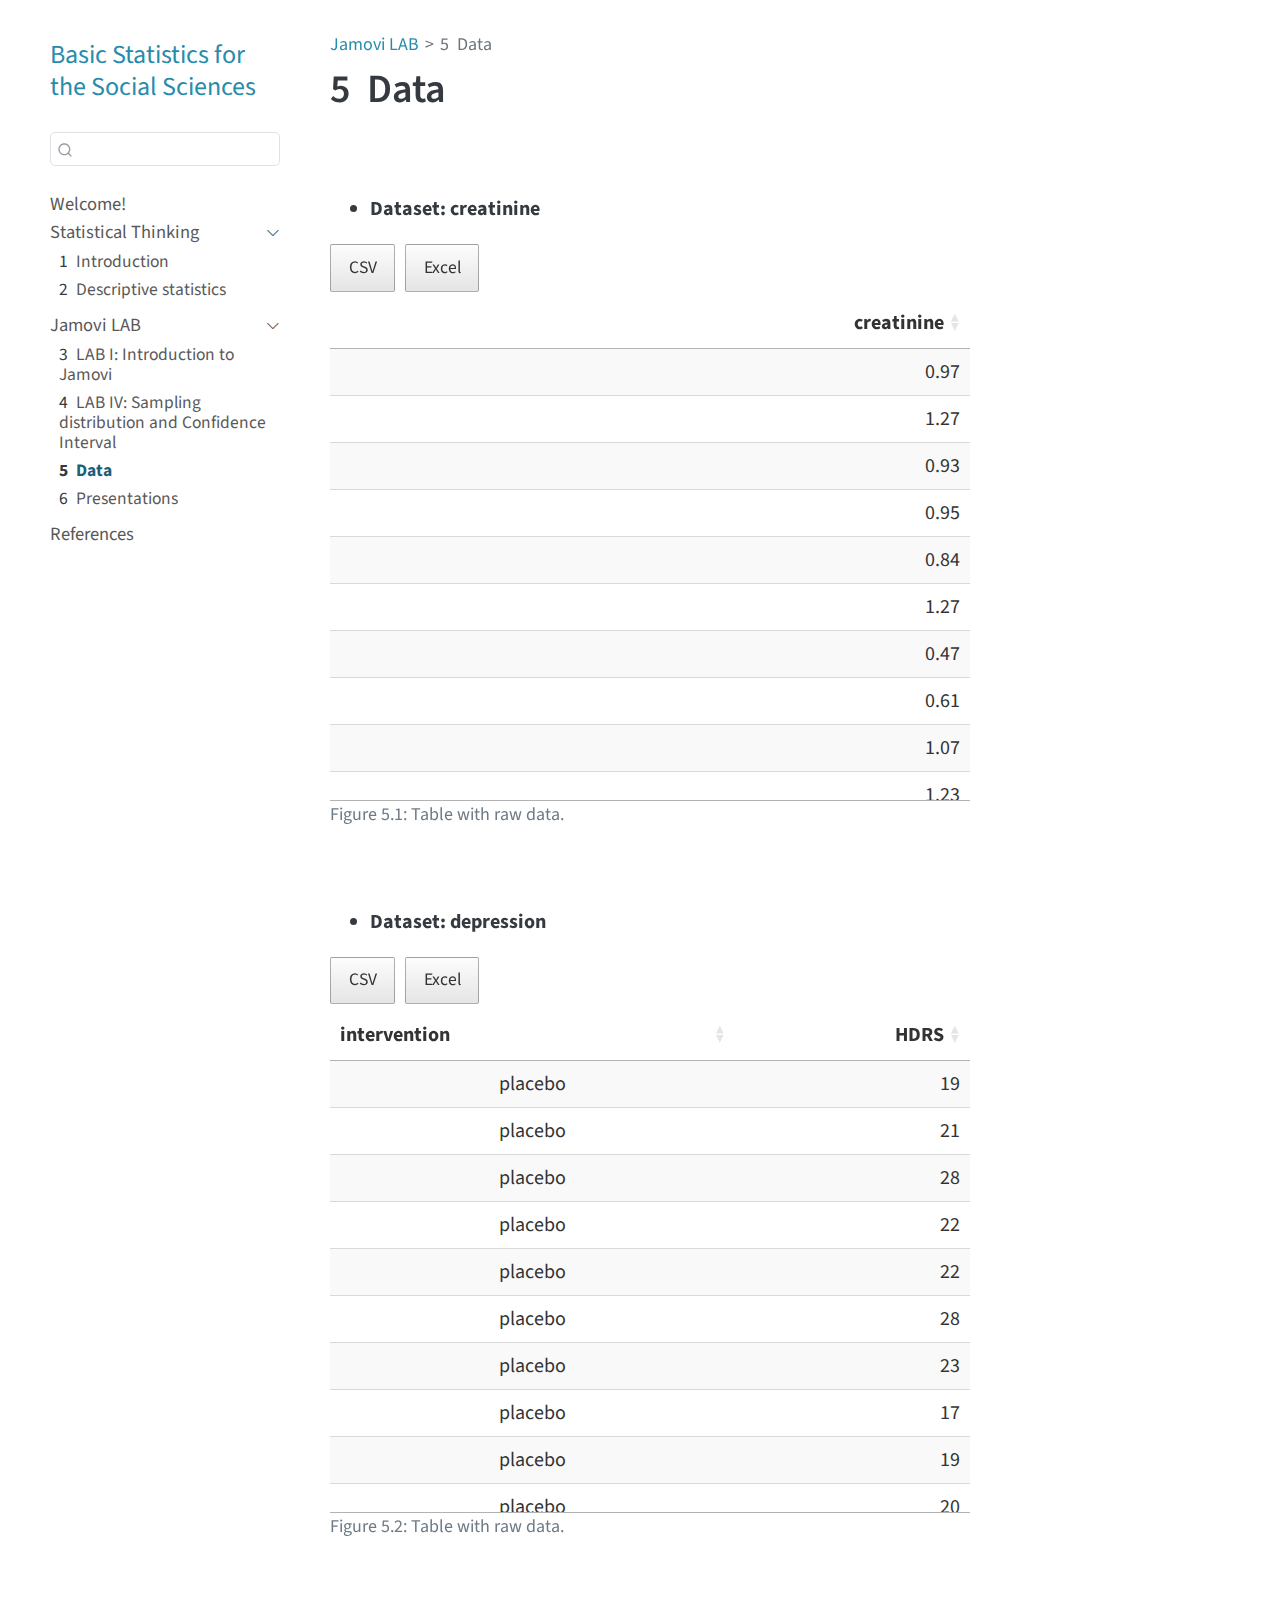
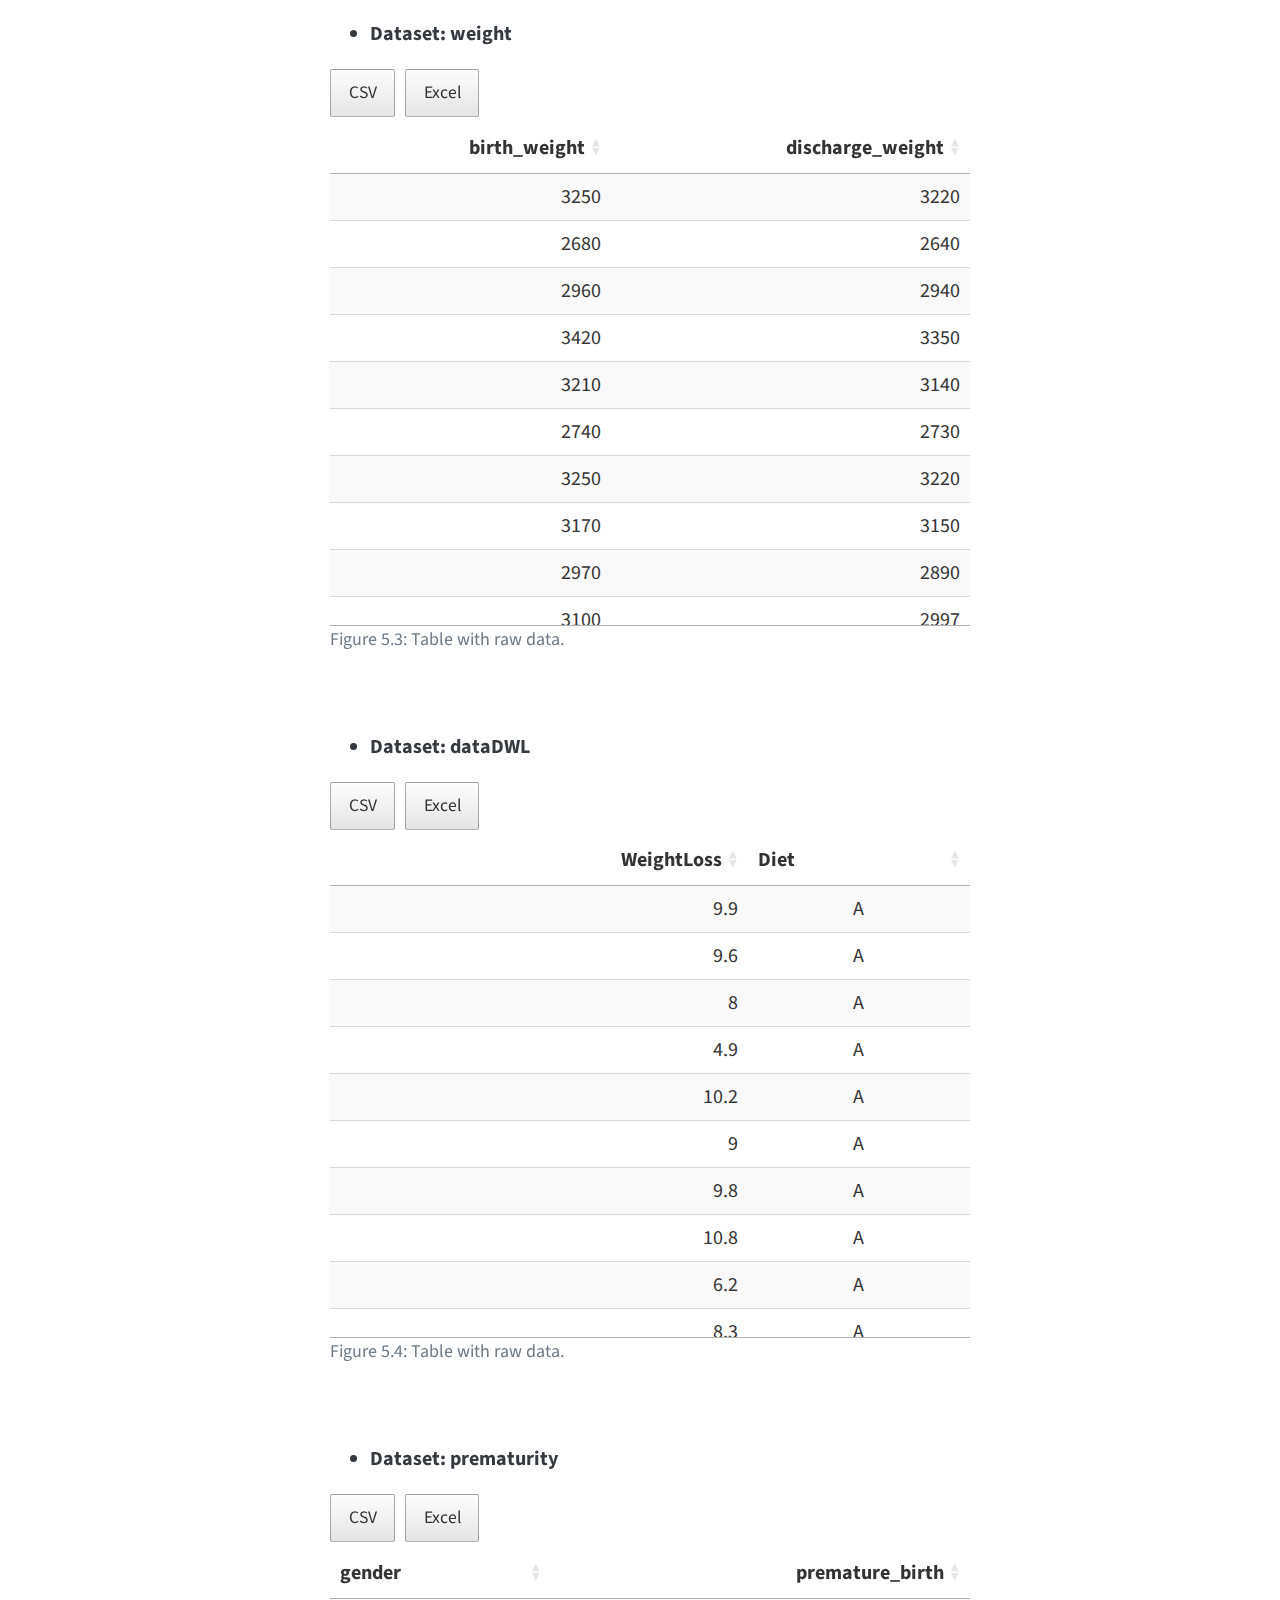
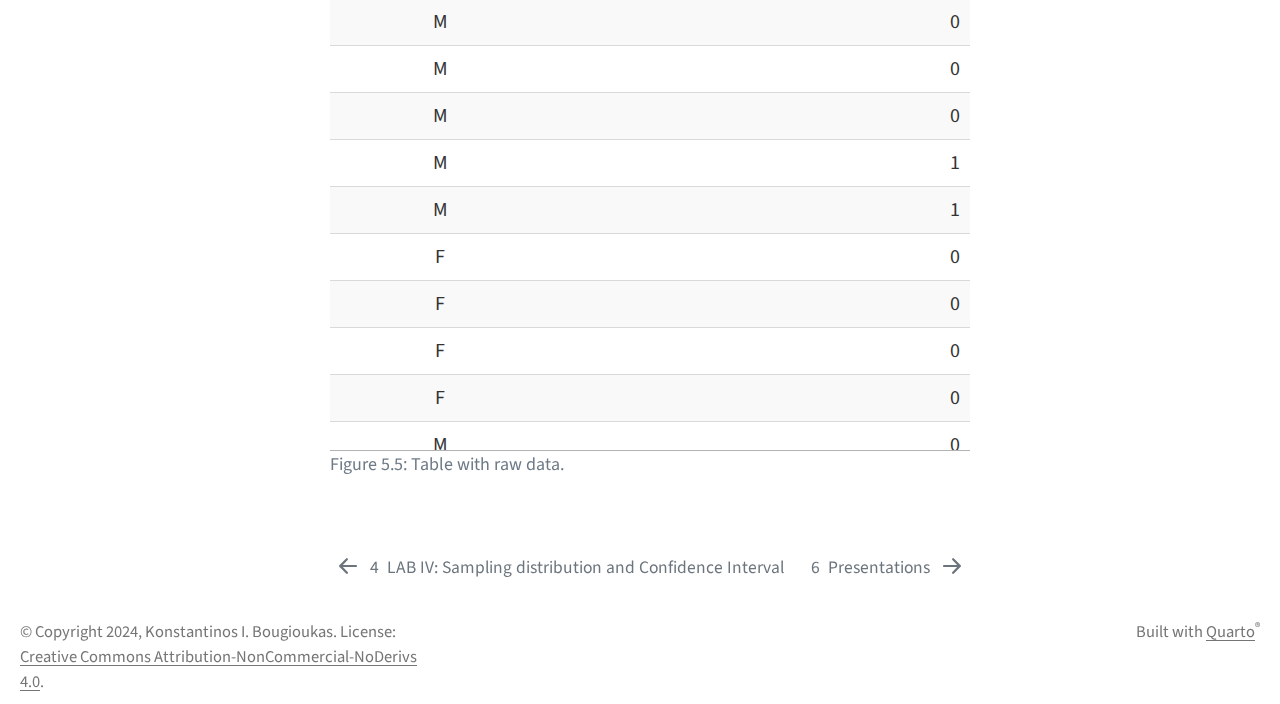
==== _book/data.html @ 74a030a5 "0.1.51" ====
<!DOCTYPE html>
<html xmlns="http://www.w3.org/1999/xhtml" lang="en" xml:lang="en"><head>

<meta charset="utf-8">
<meta name="generator" content="quarto-1.5.57">

<meta name="viewport" content="width=device-width, initial-scale=1.0, user-scalable=yes">


<title>5&nbsp; Data – Basic Statistics for the Social Sciences</title>
<style>
code{white-space: pre-wrap;}
span.smallcaps{font-variant: small-caps;}
div.columns{display: flex; gap: min(4vw, 1.5em);}
div.column{flex: auto; overflow-x: auto;}
div.hanging-indent{margin-left: 1.5em; text-indent: -1.5em;}
ul.task-list{list-style: none;}
ul.task-list li input[type="checkbox"] {
  width: 0.8em;
  margin: 0 0.8em 0.2em -1em; /* quarto-specific, see https://github.com/quarto-dev/quarto-cli/issues/4556 */ 
  vertical-align: middle;
}
</style>


<script src="site_libs/quarto-nav/quarto-nav.js"></script>
<script src="site_libs/quarto-nav/headroom.min.js"></script>
<script src="site_libs/clipboard/clipboard.min.js"></script>
<script src="site_libs/quarto-search/autocomplete.umd.js"></script>
<script src="site_libs/quarto-search/fuse.min.js"></script>
<script src="site_libs/quarto-search/quarto-search.js"></script>
<meta name="quarto:offset" content="./">
<link href="./presentations.html" rel="next">
<link href="./lab4.html" rel="prev">
<link href="./images/cover.png" rel="icon" type="image/png">
<script src="site_libs/quarto-html/quarto.js"></script>
<script src="site_libs/quarto-html/popper.min.js"></script>
<script src="site_libs/quarto-html/tippy.umd.min.js"></script>
<script src="site_libs/quarto-html/anchor.min.js"></script>
<link href="site_libs/quarto-html/tippy.css" rel="stylesheet">
<link href="site_libs/quarto-html/quarto-syntax-highlighting.css" rel="stylesheet" id="quarto-text-highlighting-styles">
<script src="site_libs/bootstrap/bootstrap.min.js"></script>
<link href="site_libs/bootstrap/bootstrap-icons.css" rel="stylesheet">
<link href="site_libs/bootstrap/bootstrap.min.css" rel="stylesheet" id="quarto-bootstrap" data-mode="light">
<script id="quarto-search-options" type="application/json">{
  "location": "sidebar",
  "copy-button": false,
  "collapse-after": 3,
  "panel-placement": "start",
  "type": "textbox",
  "limit": 50,
  "keyboard-shortcut": [
    "f",
    "/",
    "s"
  ],
  "show-item-context": false,
  "language": {
    "search-no-results-text": "No results",
    "search-matching-documents-text": "matching documents",
    "search-copy-link-title": "Copy link to search",
    "search-hide-matches-text": "Hide additional matches",
    "search-more-match-text": "more match in this document",
    "search-more-matches-text": "more matches in this document",
    "search-clear-button-title": "Clear",
    "search-text-placeholder": "",
    "search-detached-cancel-button-title": "Cancel",
    "search-submit-button-title": "Submit",
    "search-label": "Search"
  }
}</script>
<link href="site_libs/htmltools-fill-0.5.8.1/fill.css" rel="stylesheet">

<script src="site_libs/htmlwidgets-1.6.4/htmlwidgets.js"></script>

<link href="site_libs/datatables-css-0.0.0/datatables-crosstalk.css" rel="stylesheet">

<script src="site_libs/datatables-binding-0.33/datatables.js"></script>

<script src="site_libs/jquery-3.6.0/jquery-3.6.0.min.js"></script>

<link href="site_libs/dt-core-1.13.6/css/jquery.dataTables.min.css" rel="stylesheet">

<link href="site_libs/dt-core-1.13.6/css/jquery.dataTables.extra.css" rel="stylesheet">

<script src="site_libs/dt-core-1.13.6/js/jquery.dataTables.min.js"></script>

<link href="site_libs/dt-ext-scroller-1.13.6/css/scroller.dataTables.min.css" rel="stylesheet">

<script src="site_libs/dt-ext-scroller-1.13.6/js/dataTables.scroller.min.js"></script>

<script src="site_libs/jszip-1.13.6/jszip.min.js"></script>

<link href="site_libs/dt-ext-buttons-1.13.6/css/buttons.dataTables.min.css" rel="stylesheet">

<script src="site_libs/dt-ext-buttons-1.13.6/js/dataTables.buttons.min.js"></script>

<script src="site_libs/dt-ext-buttons-1.13.6/js/buttons.html5.min.js"></script>

<script src="site_libs/dt-ext-buttons-1.13.6/js/buttons.colVis.min.js"></script>

<script src="site_libs/dt-ext-buttons-1.13.6/js/buttons.print.min.js"></script>

<link href="site_libs/crosstalk-1.2.1/css/crosstalk.min.css" rel="stylesheet">

<script src="site_libs/crosstalk-1.2.1/js/crosstalk.min.js"></script>



</head>

<body class="nav-sidebar floating">

<div id="quarto-search-results"></div>
  <header id="quarto-header" class="headroom fixed-top">
  <nav class="quarto-secondary-nav">
    <div class="container-fluid d-flex">
      <button type="button" class="quarto-btn-toggle btn" data-bs-toggle="collapse" role="button" data-bs-target=".quarto-sidebar-collapse-item" aria-controls="quarto-sidebar" aria-expanded="false" aria-label="Toggle sidebar navigation" onclick="if (window.quartoToggleHeadroom) { window.quartoToggleHeadroom(); }">
        <i class="bi bi-layout-text-sidebar-reverse"></i>
      </button>
        <nav class="quarto-page-breadcrumbs" aria-label="breadcrumb"><ol class="breadcrumb"><li class="breadcrumb-item"><a href="./lab1.html">Jamovi LAB</a></li><li class="breadcrumb-item"><a href="./data.html"><span class="chapter-number">5</span>&nbsp; <span class="chapter-title">Data</span></a></li></ol></nav>
        <a class="flex-grow-1" role="navigation" data-bs-toggle="collapse" data-bs-target=".quarto-sidebar-collapse-item" aria-controls="quarto-sidebar" aria-expanded="false" aria-label="Toggle sidebar navigation" onclick="if (window.quartoToggleHeadroom) { window.quartoToggleHeadroom(); }">      
        </a>
      <button type="button" class="btn quarto-search-button" aria-label="Search" onclick="window.quartoOpenSearch();">
        <i class="bi bi-search"></i>
      </button>
    </div>
  </nav>
</header>
<!-- content -->
<div id="quarto-content" class="quarto-container page-columns page-rows-contents page-layout-article">
<!-- sidebar -->
  <nav id="quarto-sidebar" class="sidebar collapse collapse-horizontal quarto-sidebar-collapse-item sidebar-navigation floating overflow-auto">
    <div class="pt-lg-2 mt-2 text-left sidebar-header">
    <div class="sidebar-title mb-0 py-0">
      <a href="./">Basic Statistics for the Social Sciences</a> 
    </div>
      </div>
        <div class="mt-2 flex-shrink-0 align-items-center">
        <div class="sidebar-search">
        <div id="quarto-search" class="" title="Search"></div>
        </div>
        </div>
    <div class="sidebar-menu-container"> 
    <ul class="list-unstyled mt-1">
        <li class="sidebar-item">
  <div class="sidebar-item-container"> 
  <a href="./index.html" class="sidebar-item-text sidebar-link">
 <span class="menu-text">Welcome!</span></a>
  </div>
</li>
        <li class="sidebar-item sidebar-item-section">
      <div class="sidebar-item-container"> 
            <a class="sidebar-item-text sidebar-link text-start" data-bs-toggle="collapse" data-bs-target="#quarto-sidebar-section-1" role="navigation" aria-expanded="true">
 <span class="menu-text">Statistical Thinking</span></a>
          <a class="sidebar-item-toggle text-start" data-bs-toggle="collapse" data-bs-target="#quarto-sidebar-section-1" role="navigation" aria-expanded="true" aria-label="Toggle section">
            <i class="bi bi-chevron-right ms-2"></i>
          </a> 
      </div>
      <ul id="quarto-sidebar-section-1" class="collapse list-unstyled sidebar-section depth1 show">  
          <li class="sidebar-item">
  <div class="sidebar-item-container"> 
  <a href="./intro.html" class="sidebar-item-text sidebar-link">
 <span class="menu-text"><span class="chapter-number">1</span>&nbsp; <span class="chapter-title">Introduction</span></span></a>
  </div>
</li>
          <li class="sidebar-item">
  <div class="sidebar-item-container"> 
  <a href="./descriptive.html" class="sidebar-item-text sidebar-link">
 <span class="menu-text"><span class="chapter-number">2</span>&nbsp; <span class="chapter-title">Descriptive statistics</span></span></a>
  </div>
</li>
      </ul>
  </li>
        <li class="sidebar-item sidebar-item-section">
      <div class="sidebar-item-container"> 
            <a class="sidebar-item-text sidebar-link text-start" data-bs-toggle="collapse" data-bs-target="#quarto-sidebar-section-2" role="navigation" aria-expanded="true">
 <span class="menu-text">Jamovi LAB</span></a>
          <a class="sidebar-item-toggle text-start" data-bs-toggle="collapse" data-bs-target="#quarto-sidebar-section-2" role="navigation" aria-expanded="true" aria-label="Toggle section">
            <i class="bi bi-chevron-right ms-2"></i>
          </a> 
      </div>
      <ul id="quarto-sidebar-section-2" class="collapse list-unstyled sidebar-section depth1 show">  
          <li class="sidebar-item">
  <div class="sidebar-item-container"> 
  <a href="./lab1.html" class="sidebar-item-text sidebar-link">
 <span class="menu-text"><span class="chapter-number">3</span>&nbsp; <span class="chapter-title">LAB I: Introduction to Jamovi</span></span></a>
  </div>
</li>
          <li class="sidebar-item">
  <div class="sidebar-item-container"> 
  <a href="./lab4.html" class="sidebar-item-text sidebar-link">
 <span class="menu-text"><span class="chapter-number">4</span>&nbsp; <span class="chapter-title">LAB IV: Sampling distribution and Confidence Interval</span></span></a>
  </div>
</li>
          <li class="sidebar-item">
  <div class="sidebar-item-container"> 
  <a href="./data.html" class="sidebar-item-text sidebar-link active">
 <span class="menu-text"><span class="chapter-number">5</span>&nbsp; <span class="chapter-title">Data</span></span></a>
  </div>
</li>
          <li class="sidebar-item">
  <div class="sidebar-item-container"> 
  <a href="./presentations.html" class="sidebar-item-text sidebar-link">
 <span class="menu-text"><span class="chapter-number">6</span>&nbsp; <span class="chapter-title">Presentations</span></span></a>
  </div>
</li>
      </ul>
  </li>
        <li class="sidebar-item">
  <div class="sidebar-item-container"> 
  <a href="./references.html" class="sidebar-item-text sidebar-link">
 <span class="menu-text">References</span></a>
  </div>
</li>
    </ul>
    </div>
</nav>
<div id="quarto-sidebar-glass" class="quarto-sidebar-collapse-item" data-bs-toggle="collapse" data-bs-target=".quarto-sidebar-collapse-item"></div>
<!-- margin-sidebar -->
    <div id="quarto-margin-sidebar" class="sidebar margin-sidebar zindex-bottom">
        
    </div>
<!-- main -->
<main class="content" id="quarto-document-content">

<header id="title-block-header" class="quarto-title-block default"><nav class="quarto-page-breadcrumbs quarto-title-breadcrumbs d-none d-lg-block" aria-label="breadcrumb"><ol class="breadcrumb"><li class="breadcrumb-item"><a href="./lab1.html">Jamovi LAB</a></li><li class="breadcrumb-item"><a href="./data.html"><span class="chapter-number">5</span>&nbsp; <span class="chapter-title">Data</span></a></li></ol></nav>
<div class="quarto-title">
<h1 class="title"><span class="chapter-number">5</span>&nbsp; <span class="chapter-title">Data</span></h1>
</div>



<div class="quarto-title-meta">

    
  
    
  </div>
  


</header>


<p>&nbsp; &nbsp;</p>
<ul>
<li><strong>Dataset: creatinine</strong></li>
</ul>
<div class="cell">
<div id="fig-creatinine" class="cell-output-display quarto-float quarto-figure quarto-figure-center anchored">
<figure class="quarto-float quarto-float-fig figure">
<div aria-describedby="fig-creatinine-caption-0ceaefa1-69ba-4598-a22c-09a6ac19f8ca">
<div class="datatables html-widget html-fill-item" id="htmlwidget-48724374dc7194ab40f8" style="width:100%;height:auto;"></div>
<script type="application/json" data-for="htmlwidget-48724374dc7194ab40f8">{"x":{"filter":"none","vertical":false,"extensions":["Scroller","Buttons"],"data":[[0.97,1.27,0.93,0.95,0.84,1.27,0.47,0.61,1.07,1.23,0.8100000000000001,1.19,1.01,0.49,0.9,0.53,0.45,1.88,1.23,1.1]],"container":"<table class=\"display\">\n  <thead>\n    <tr>\n      <th>creatinine<\/th>\n    <\/tr>\n  <\/thead>\n<\/table>","options":{"deferRender":false,"dom":"Bt","scrollY":452,"scroller":true,"scrollX":true,"pageLength":10,"buttons":[{"extend":"csv","filename":"creatinine"},{"extend":"excel","filename":"creatinine","title":null}],"columnDefs":[{"className":"dt-right","targets":0},{"name":"creatinine","targets":0}],"order":[],"autoWidth":false,"orderClasses":false}},"evals":[],"jsHooks":[]}</script>
</div>
<figcaption class="quarto-float-caption-bottom quarto-float-caption quarto-float-fig" id="fig-creatinine-caption-0ceaefa1-69ba-4598-a22c-09a6ac19f8ca">
Figure&nbsp;5.1: Table with raw data.
</figcaption>
</figure>
</div>
</div>
<p>&nbsp; &nbsp;</p>
<ul>
<li><strong>Dataset: depression</strong></li>
</ul>
<div class="cell">
<div id="fig-depression" class="cell-output-display quarto-float quarto-figure quarto-figure-center anchored">
<figure class="quarto-float quarto-float-fig figure">
<div aria-describedby="fig-depression-caption-0ceaefa1-69ba-4598-a22c-09a6ac19f8ca">
<div class="datatables html-widget html-fill-item" id="htmlwidget-81a0b3455950d5b62e57" style="width:100%;height:auto;"></div>
<script type="application/json" data-for="htmlwidget-81a0b3455950d5b62e57">{"x":{"filter":"none","vertical":false,"extensions":["Scroller","Buttons"],"data":[["placebo","placebo","placebo","placebo","placebo","placebo","placebo","placebo","placebo","placebo","placebo","placebo","placebo","placebo","placebo","placebo","placebo","placebo","placebo","placebo","placebo","placebo","placebo","placebo","placebo","placebo","placebo","placebo","placebo","placebo","placebo","placebo","placebo","placebo","placebo","placebo","placebo","placebo","placebo","placebo","placebo","placebo","placebo","paroxetine","paroxetine","paroxetine","paroxetine","paroxetine","paroxetine","paroxetine","paroxetine","paroxetine","paroxetine","paroxetine","paroxetine","paroxetine","paroxetine","paroxetine","paroxetine","paroxetine","paroxetine","paroxetine","paroxetine","paroxetine","paroxetine","paroxetine","paroxetine","paroxetine","paroxetine","paroxetine","paroxetine","paroxetine","paroxetine","paroxetine","paroxetine","paroxetine"],[19,21,28,22,22,28,23,17,19,20,26,23,23,22,19,28,23,14,24,20,17,21,18,19,19,15,25,22,17,26,23,20,25,25,25,24,24,21,20,20,19,21,17,18,19,26,21,21,27,22,15,18,19,25,22,22,21,18,27,22,13,23,19,16,20,16,18,18,14,24,21,16,25,22,19,24]],"container":"<table class=\"display\">\n  <thead>\n    <tr>\n      <th>intervention<\/th>\n      <th>HDRS<\/th>\n    <\/tr>\n  <\/thead>\n<\/table>","options":{"deferRender":false,"dom":"Bt","scrollY":452,"scroller":true,"scrollX":true,"pageLength":10,"buttons":[{"extend":"csv","filename":"depression"},{"extend":"excel","filename":"depression","title":null}],"columnDefs":[{"className":"dt-right","targets":1},{"name":"intervention","targets":0},{"name":"HDRS","targets":1}],"order":[],"autoWidth":false,"orderClasses":false}},"evals":[],"jsHooks":[]}</script>
</div>
<figcaption class="quarto-float-caption-bottom quarto-float-caption quarto-float-fig" id="fig-depression-caption-0ceaefa1-69ba-4598-a22c-09a6ac19f8ca">
Figure&nbsp;5.2: Table with raw data.
</figcaption>
</figure>
</div>
</div>
<p>&nbsp; &nbsp;</p>
<ul>
<li><strong>Dataset: weight</strong></li>
</ul>
<div class="cell">
<div id="fig-weight" class="cell-output-display quarto-float quarto-figure quarto-figure-center anchored">
<figure class="quarto-float quarto-float-fig figure">
<div aria-describedby="fig-weight-caption-0ceaefa1-69ba-4598-a22c-09a6ac19f8ca">
<div class="datatables html-widget html-fill-item" id="htmlwidget-b4cb35e4cfc8f5d24062" style="width:100%;height:auto;"></div>
<script type="application/json" data-for="htmlwidget-b4cb35e4cfc8f5d24062">{"x":{"filter":"none","vertical":false,"extensions":["Scroller","Buttons"],"data":[[3250,2680,2960,3420,3210,2740,3250,3170,2970,3100,3087,2687,2860,3430,3210,3150,2680,2960,3440,3210,3150,2687,2960,3422,3210],[3220,2640,2940,3350,3140,2730,3220,3150,2890,2997,3003,2645,2875,3400,3220,3100,2660,2910,3400,3140,3115,2644,2880,3393,3240]],"container":"<table class=\"display\">\n  <thead>\n    <tr>\n      <th>birth_weight<\/th>\n      <th>discharge_weight<\/th>\n    <\/tr>\n  <\/thead>\n<\/table>","options":{"deferRender":false,"dom":"Bt","scrollY":452,"scroller":true,"scrollX":true,"pageLength":10,"buttons":[{"extend":"csv","filename":"weight"},{"extend":"excel","filename":"weight","title":null}],"columnDefs":[{"className":"dt-right","targets":[0,1]},{"name":"birth_weight","targets":0},{"name":"discharge_weight","targets":1}],"order":[],"autoWidth":false,"orderClasses":false}},"evals":[],"jsHooks":[]}</script>
</div>
<figcaption class="quarto-float-caption-bottom quarto-float-caption quarto-float-fig" id="fig-weight-caption-0ceaefa1-69ba-4598-a22c-09a6ac19f8ca">
Figure&nbsp;5.3: Table with raw data.
</figcaption>
</figure>
</div>
</div>
<p>&nbsp; &nbsp;</p>
<ul>
<li><strong>Dataset: dataDWL</strong></li>
</ul>
<div class="cell">
<div id="fig-dataDWL" class="cell-output-display quarto-float quarto-figure quarto-figure-center anchored">
<figure class="quarto-float quarto-float-fig figure">
<div aria-describedby="fig-dataDWL-caption-0ceaefa1-69ba-4598-a22c-09a6ac19f8ca">
<div class="datatables html-widget html-fill-item" id="htmlwidget-cb382382182de87a36ba" style="width:100%;height:auto;"></div>
<script type="application/json" data-for="htmlwidget-cb382382182de87a36ba">{"x":{"filter":"none","vertical":false,"extensions":["Scroller","Buttons"],"data":[[9.9,9.6,8,4.9,10.2,9,9.800000000000001,10.8,6.2,8.300000000000001,12.9,11.8,5.5,9.300000000000001,11.5,9.5,3.8,11.5,9.199999999999999,4.5,8.9,5.2,8.199999999999999,7.5,12.7,10,10,11.7,8.199999999999999,12.7,10.8,10.2,14.4,8.699999999999999,12.2,12.9,13,15.1,14.5,13,12.5,10.8,10.5,12.2,10.9,13.2,9.5,10.6,9.9,9.5,10.5,11.8,5.8,10,11.6,11.8,7.1,9.4,13.7,13.7],["A","A","A","A","A","A","A","A","A","A","A","A","A","A","A","B","B","B","B","B","B","B","B","B","B","B","B","B","B","B","C","C","C","C","C","C","C","C","C","C","C","C","C","C","C","D","D","D","D","D","D","D","D","D","D","D","D","D","D","D"]],"container":"<table class=\"display\">\n  <thead>\n    <tr>\n      <th>WeightLoss<\/th>\n      <th>Diet<\/th>\n    <\/tr>\n  <\/thead>\n<\/table>","options":{"deferRender":false,"dom":"Bt","scrollY":452,"scroller":true,"scrollX":true,"pageLength":10,"buttons":[{"extend":"csv","filename":"dataDWL"},{"extend":"excel","filename":"dataDWL","title":null}],"columnDefs":[{"className":"dt-right","targets":0},{"name":"WeightLoss","targets":0},{"name":"Diet","targets":1}],"order":[],"autoWidth":false,"orderClasses":false}},"evals":[],"jsHooks":[]}</script>
</div>
<figcaption class="quarto-float-caption-bottom quarto-float-caption quarto-float-fig" id="fig-dataDWL-caption-0ceaefa1-69ba-4598-a22c-09a6ac19f8ca">
Figure&nbsp;5.4: Table with raw data.
</figcaption>
</figure>
</div>
</div>
<p>&nbsp; &nbsp;</p>
<ul>
<li><strong>Dataset: prematurity</strong></li>
</ul>
<div class="cell">
<div id="fig-prematurity" class="cell-output-display quarto-float quarto-figure quarto-figure-center anchored">
<figure class="quarto-float quarto-float-fig figure">
<div aria-describedby="fig-prematurity-caption-0ceaefa1-69ba-4598-a22c-09a6ac19f8ca">
<div class="datatables html-widget html-fill-item" id="htmlwidget-88fce819098908cd0237" style="width:100%;height:auto;"></div>
<script type="application/json" data-for="htmlwidget-88fce819098908cd0237">{"x":{"filter":"none","vertical":false,"extensions":["Scroller","Buttons"],"data":[["M","M","M","M","M","F","F","F","F","M","M","M","M","M","M","M","M","M","M","M","M","M","M","M","F","F","F","F","F","F","F","F","F","M","M","M","M","M","M","M","M","M","M","M","M","M","M","M","F","F","F","F","F","F","F","F","M","M","M","M","M","M","M","M","M","M","M","M","M","M","M","M","F","F","F","F","F","F","F","F","F","M","M","M","M","M","M","M","M","M","M","M","M","F","F","F","F","F","F","F","F","F","F","F","F","M","M","M","M","M","M","M","M","M","F","F","F","F","F","F","F","F","F","F","F","F","F","F","F","M","M","M","M","M","M","M","M","M","M","F","F"],[0,0,0,1,1,0,0,0,0,0,0,1,0,1,0,0,1,1,0,0,0,1,0,0,1,0,1,1,1,0,0,0,0,0,0,1,0,0,0,0,1,0,1,1,1,1,0,0,0,0,0,1,0,0,0,0,0,1,0,0,0,1,0,0,0,0,1,1,1,0,0,0,0,0,1,0,0,0,0,0,0,0,0,0,0,1,1,1,1,1,1,1,1,0,0,1,1,0,0,0,0,0,0,0,0,0,0,0,0,0,0,1,0,0,0,1,1,0,0,0,1,1,0,0,0,0,0,0,0,0,1,1,0,1,1,1,1,0,0,0,0]],"container":"<table class=\"display\">\n  <thead>\n    <tr>\n      <th>gender<\/th>\n      <th>premature_birth<\/th>\n    <\/tr>\n  <\/thead>\n<\/table>","options":{"deferRender":false,"dom":"Bt","scrollY":452,"scroller":true,"scrollX":true,"pageLength":10,"buttons":[{"extend":"csv","filename":"prematurity"},{"extend":"excel","filename":"prematurity","title":null}],"columnDefs":[{"className":"dt-right","targets":1},{"name":"gender","targets":0},{"name":"premature_birth","targets":1}],"order":[],"autoWidth":false,"orderClasses":false}},"evals":[],"jsHooks":[]}</script>
</div>
<figcaption class="quarto-float-caption-bottom quarto-float-caption quarto-float-fig" id="fig-prematurity-caption-0ceaefa1-69ba-4598-a22c-09a6ac19f8ca">
Figure&nbsp;5.5: Table with raw data.
</figcaption>
</figure>
</div>
</div>



</main> <!-- /main -->
<script id="quarto-html-after-body" type="application/javascript">
window.document.addEventListener("DOMContentLoaded", function (event) {
  const toggleBodyColorMode = (bsSheetEl) => {
    const mode = bsSheetEl.getAttribute("data-mode");
    const bodyEl = window.document.querySelector("body");
    if (mode === "dark") {
      bodyEl.classList.add("quarto-dark");
      bodyEl.classList.remove("quarto-light");
    } else {
      bodyEl.classList.add("quarto-light");
      bodyEl.classList.remove("quarto-dark");
    }
  }
  const toggleBodyColorPrimary = () => {
    const bsSheetEl = window.document.querySelector("link#quarto-bootstrap");
    if (bsSheetEl) {
      toggleBodyColorMode(bsSheetEl);
    }
  }
  toggleBodyColorPrimary();  
  const icon = "";
  const anchorJS = new window.AnchorJS();
  anchorJS.options = {
    placement: 'right',
    icon: icon
  };
  anchorJS.add('.anchored');
  const isCodeAnnotation = (el) => {
    for (const clz of el.classList) {
      if (clz.startsWith('code-annotation-')) {                     
        return true;
      }
    }
    return false;
  }
  const onCopySuccess = function(e) {
    // button target
    const button = e.trigger;
    // don't keep focus
    button.blur();
    // flash "checked"
    button.classList.add('code-copy-button-checked');
    var currentTitle = button.getAttribute("title");
    button.setAttribute("title", "Copied!");
    let tooltip;
    if (window.bootstrap) {
      button.setAttribute("data-bs-toggle", "tooltip");
      button.setAttribute("data-bs-placement", "left");
      button.setAttribute("data-bs-title", "Copied!");
      tooltip = new bootstrap.Tooltip(button, 
        { trigger: "manual", 
          customClass: "code-copy-button-tooltip",
          offset: [0, -8]});
      tooltip.show();    
    }
    setTimeout(function() {
      if (tooltip) {
        tooltip.hide();
        button.removeAttribute("data-bs-title");
        button.removeAttribute("data-bs-toggle");
        button.removeAttribute("data-bs-placement");
      }
      button.setAttribute("title", currentTitle);
      button.classList.remove('code-copy-button-checked');
    }, 1000);
    // clear code selection
    e.clearSelection();
  }
  const getTextToCopy = function(trigger) {
      const codeEl = trigger.previousElementSibling.cloneNode(true);
      for (const childEl of codeEl.children) {
        if (isCodeAnnotation(childEl)) {
          childEl.remove();
        }
      }
      return codeEl.innerText;
  }
  const clipboard = new window.ClipboardJS('.code-copy-button:not([data-in-quarto-modal])', {
    text: getTextToCopy
  });
  clipboard.on('success', onCopySuccess);
  if (window.document.getElementById('quarto-embedded-source-code-modal')) {
    // For code content inside modals, clipBoardJS needs to be initialized with a container option
    // TODO: Check when it could be a function (https://github.com/zenorocha/clipboard.js/issues/860)
    const clipboardModal = new window.ClipboardJS('.code-copy-button[data-in-quarto-modal]', {
      text: getTextToCopy,
      container: window.document.getElementById('quarto-embedded-source-code-modal')
    });
    clipboardModal.on('success', onCopySuccess);
  }
    var localhostRegex = new RegExp(/^(?:http|https):\/\/localhost\:?[0-9]*\//);
    var mailtoRegex = new RegExp(/^mailto:/);
      var filterRegex = new RegExp('/' + window.location.host + '/');
    var isInternal = (href) => {
        return filterRegex.test(href) || localhostRegex.test(href) || mailtoRegex.test(href);
    }
    // Inspect non-navigation links and adorn them if external
 	var links = window.document.querySelectorAll('a[href]:not(.nav-link):not(.navbar-brand):not(.toc-action):not(.sidebar-link):not(.sidebar-item-toggle):not(.pagination-link):not(.no-external):not([aria-hidden]):not(.dropdown-item):not(.quarto-navigation-tool):not(.about-link)');
    for (var i=0; i<links.length; i++) {
      const link = links[i];
      if (!isInternal(link.href)) {
        // undo the damage that might have been done by quarto-nav.js in the case of
        // links that we want to consider external
        if (link.dataset.originalHref !== undefined) {
          link.href = link.dataset.originalHref;
        }
          // target, if specified
          link.setAttribute("target", "_blank");
          if (link.getAttribute("rel") === null) {
            link.setAttribute("rel", "noopener");
          }
      }
    }
  function tippyHover(el, contentFn, onTriggerFn, onUntriggerFn) {
    const config = {
      allowHTML: true,
      maxWidth: 500,
      delay: 100,
      arrow: false,
      appendTo: function(el) {
          return el.parentElement;
      },
      interactive: true,
      interactiveBorder: 10,
      theme: 'quarto',
      placement: 'bottom-start',
    };
    if (contentFn) {
      config.content = contentFn;
    }
    if (onTriggerFn) {
      config.onTrigger = onTriggerFn;
    }
    if (onUntriggerFn) {
      config.onUntrigger = onUntriggerFn;
    }
    window.tippy(el, config); 
  }
  const noterefs = window.document.querySelectorAll('a[role="doc-noteref"]');
  for (var i=0; i<noterefs.length; i++) {
    const ref = noterefs[i];
    tippyHover(ref, function() {
      // use id or data attribute instead here
      let href = ref.getAttribute('data-footnote-href') || ref.getAttribute('href');
      try { href = new URL(href).hash; } catch {}
      const id = href.replace(/^#\/?/, "");
      const note = window.document.getElementById(id);
      if (note) {
        return note.innerHTML;
      } else {
        return "";
      }
    });
  }
  const xrefs = window.document.querySelectorAll('a.quarto-xref');
  const processXRef = (id, note) => {
    // Strip column container classes
    const stripColumnClz = (el) => {
      el.classList.remove("page-full", "page-columns");
      if (el.children) {
        for (const child of el.children) {
          stripColumnClz(child);
        }
      }
    }
    stripColumnClz(note)
    if (id === null || id.startsWith('sec-')) {
      // Special case sections, only their first couple elements
      const container = document.createElement("div");
      if (note.children && note.children.length > 2) {
        container.appendChild(note.children[0].cloneNode(true));
        for (let i = 1; i < note.children.length; i++) {
          const child = note.children[i];
          if (child.tagName === "P" && child.innerText === "") {
            continue;
          } else {
            container.appendChild(child.cloneNode(true));
            break;
          }
        }
        if (window.Quarto?.typesetMath) {
          window.Quarto.typesetMath(container);
        }
        return container.innerHTML
      } else {
        if (window.Quarto?.typesetMath) {
          window.Quarto.typesetMath(note);
        }
        return note.innerHTML;
      }
    } else {
      // Remove any anchor links if they are present
      const anchorLink = note.querySelector('a.anchorjs-link');
      if (anchorLink) {
        anchorLink.remove();
      }
      if (window.Quarto?.typesetMath) {
        window.Quarto.typesetMath(note);
      }
      // TODO in 1.5, we should make sure this works without a callout special case
      if (note.classList.contains("callout")) {
        return note.outerHTML;
      } else {
        return note.innerHTML;
      }
    }
  }
  for (var i=0; i<xrefs.length; i++) {
    const xref = xrefs[i];
    tippyHover(xref, undefined, function(instance) {
      instance.disable();
      let url = xref.getAttribute('href');
      let hash = undefined; 
      if (url.startsWith('#')) {
        hash = url;
      } else {
        try { hash = new URL(url).hash; } catch {}
      }
      if (hash) {
        const id = hash.replace(/^#\/?/, "");
        const note = window.document.getElementById(id);
        if (note !== null) {
          try {
            const html = processXRef(id, note.cloneNode(true));
            instance.setContent(html);
          } finally {
            instance.enable();
            instance.show();
          }
        } else {
          // See if we can fetch this
          fetch(url.split('#')[0])
          .then(res => res.text())
          .then(html => {
            const parser = new DOMParser();
            const htmlDoc = parser.parseFromString(html, "text/html");
            const note = htmlDoc.getElementById(id);
            if (note !== null) {
              const html = processXRef(id, note);
              instance.setContent(html);
            } 
          }).finally(() => {
            instance.enable();
            instance.show();
          });
        }
      } else {
        // See if we can fetch a full url (with no hash to target)
        // This is a special case and we should probably do some content thinning / targeting
        fetch(url)
        .then(res => res.text())
        .then(html => {
          const parser = new DOMParser();
          const htmlDoc = parser.parseFromString(html, "text/html");
          const note = htmlDoc.querySelector('main.content');
          if (note !== null) {
            // This should only happen for chapter cross references
            // (since there is no id in the URL)
            // remove the first header
            if (note.children.length > 0 && note.children[0].tagName === "HEADER") {
              note.children[0].remove();
            }
            const html = processXRef(null, note);
            instance.setContent(html);
          } 
        }).finally(() => {
          instance.enable();
          instance.show();
        });
      }
    }, function(instance) {
    });
  }
      let selectedAnnoteEl;
      const selectorForAnnotation = ( cell, annotation) => {
        let cellAttr = 'data-code-cell="' + cell + '"';
        let lineAttr = 'data-code-annotation="' +  annotation + '"';
        const selector = 'span[' + cellAttr + '][' + lineAttr + ']';
        return selector;
      }
      const selectCodeLines = (annoteEl) => {
        const doc = window.document;
        const targetCell = annoteEl.getAttribute("data-target-cell");
        const targetAnnotation = annoteEl.getAttribute("data-target-annotation");
        const annoteSpan = window.document.querySelector(selectorForAnnotation(targetCell, targetAnnotation));
        const lines = annoteSpan.getAttribute("data-code-lines").split(",");
        const lineIds = lines.map((line) => {
          return targetCell + "-" + line;
        })
        let top = null;
        let height = null;
        let parent = null;
        if (lineIds.length > 0) {
            //compute the position of the single el (top and bottom and make a div)
            const el = window.document.getElementById(lineIds[0]);
            top = el.offsetTop;
            height = el.offsetHeight;
            parent = el.parentElement.parentElement;
          if (lineIds.length > 1) {
            const lastEl = window.document.getElementById(lineIds[lineIds.length - 1]);
            const bottom = lastEl.offsetTop + lastEl.offsetHeight;
            height = bottom - top;
          }
          if (top !== null && height !== null && parent !== null) {
            // cook up a div (if necessary) and position it 
            let div = window.document.getElementById("code-annotation-line-highlight");
            if (div === null) {
              div = window.document.createElement("div");
              div.setAttribute("id", "code-annotation-line-highlight");
              div.style.position = 'absolute';
              parent.appendChild(div);
            }
            div.style.top = top - 2 + "px";
            div.style.height = height + 4 + "px";
            div.style.left = 0;
            let gutterDiv = window.document.getElementById("code-annotation-line-highlight-gutter");
            if (gutterDiv === null) {
              gutterDiv = window.document.createElement("div");
              gutterDiv.setAttribute("id", "code-annotation-line-highlight-gutter");
              gutterDiv.style.position = 'absolute';
              const codeCell = window.document.getElementById(targetCell);
              const gutter = codeCell.querySelector('.code-annotation-gutter');
              gutter.appendChild(gutterDiv);
            }
            gutterDiv.style.top = top - 2 + "px";
            gutterDiv.style.height = height + 4 + "px";
          }
          selectedAnnoteEl = annoteEl;
        }
      };
      const unselectCodeLines = () => {
        const elementsIds = ["code-annotation-line-highlight", "code-annotation-line-highlight-gutter"];
        elementsIds.forEach((elId) => {
          const div = window.document.getElementById(elId);
          if (div) {
            div.remove();
          }
        });
        selectedAnnoteEl = undefined;
      };
        // Handle positioning of the toggle
    window.addEventListener(
      "resize",
      throttle(() => {
        elRect = undefined;
        if (selectedAnnoteEl) {
          selectCodeLines(selectedAnnoteEl);
        }
      }, 10)
    );
    function throttle(fn, ms) {
    let throttle = false;
    let timer;
      return (...args) => {
        if(!throttle) { // first call gets through
            fn.apply(this, args);
            throttle = true;
        } else { // all the others get throttled
            if(timer) clearTimeout(timer); // cancel #2
            timer = setTimeout(() => {
              fn.apply(this, args);
              timer = throttle = false;
            }, ms);
        }
      };
    }
      // Attach click handler to the DT
      const annoteDls = window.document.querySelectorAll('dt[data-target-cell]');
      for (const annoteDlNode of annoteDls) {
        annoteDlNode.addEventListener('click', (event) => {
          const clickedEl = event.target;
          if (clickedEl !== selectedAnnoteEl) {
            unselectCodeLines();
            const activeEl = window.document.querySelector('dt[data-target-cell].code-annotation-active');
            if (activeEl) {
              activeEl.classList.remove('code-annotation-active');
            }
            selectCodeLines(clickedEl);
            clickedEl.classList.add('code-annotation-active');
          } else {
            // Unselect the line
            unselectCodeLines();
            clickedEl.classList.remove('code-annotation-active');
          }
        });
      }
  const findCites = (el) => {
    const parentEl = el.parentElement;
    if (parentEl) {
      const cites = parentEl.dataset.cites;
      if (cites) {
        return {
          el,
          cites: cites.split(' ')
        };
      } else {
        return findCites(el.parentElement)
      }
    } else {
      return undefined;
    }
  };
  var bibliorefs = window.document.querySelectorAll('a[role="doc-biblioref"]');
  for (var i=0; i<bibliorefs.length; i++) {
    const ref = bibliorefs[i];
    const citeInfo = findCites(ref);
    if (citeInfo) {
      tippyHover(citeInfo.el, function() {
        var popup = window.document.createElement('div');
        citeInfo.cites.forEach(function(cite) {
          var citeDiv = window.document.createElement('div');
          citeDiv.classList.add('hanging-indent');
          citeDiv.classList.add('csl-entry');
          var biblioDiv = window.document.getElementById('ref-' + cite);
          if (biblioDiv) {
            citeDiv.innerHTML = biblioDiv.innerHTML;
          }
          popup.appendChild(citeDiv);
        });
        return popup.innerHTML;
      });
    }
  }
});
</script>
<nav class="page-navigation">
  <div class="nav-page nav-page-previous">
      <a href="./lab4.html" class="pagination-link" aria-label="LAB IV: Sampling distribution and Confidence Interval">
        <i class="bi bi-arrow-left-short"></i> <span class="nav-page-text"><span class="chapter-number">4</span>&nbsp; <span class="chapter-title">LAB IV: Sampling distribution and Confidence Interval</span></span>
      </a>          
  </div>
  <div class="nav-page nav-page-next">
      <a href="./presentations.html" class="pagination-link" aria-label="Presentations">
        <span class="nav-page-text"><span class="chapter-number">6</span>&nbsp; <span class="chapter-title">Presentations</span></span> <i class="bi bi-arrow-right-short"></i>
      </a>
  </div>
</nav>
</div> <!-- /content -->
<footer class="footer">
  <div class="nav-footer">
    <div class="nav-footer-left">
<p>© Copyright 2024, Konstantinos I. Bougioukas. License: <a href="https://creativecommons.org/licenses/by-nc-nd/4.0/">Creative Commons Attribution-NonCommercial-NoDerivs 4.0</a>.</p>
</div>   
    <div class="nav-footer-center">
      &nbsp;
    </div>
    <div class="nav-footer-right">
<p>Built with <a href="https://quarto.org/">Quarto</a><sup>®</sup></p>
</div>
  </div>
</footer>




</body></html>
---- _book/site_libs/quarto-html/tippy.css ----
.tippy-box[data-animation=fade][data-state=hidden]{opacity:0}[data-tippy-root]{max-width:calc(100vw - 10px)}.tippy-box{position:relative;background-color:#333;color:#fff;border-radius:4px;font-size:14px;line-height:1.4;white-space:normal;outline:0;transition-property:transform,visibility,opacity}.tippy-box[data-placement^=top]>.tippy-arrow{bottom:0}.tippy-box[data-placement^=top]>.tippy-arrow:before{bottom:-7px;left:0;border-width:8px 8px 0;border-top-color:initial;transform-origin:center top}.tippy-box[data-placement^=bottom]>.tippy-arrow{top:0}.tippy-box[data-placement^=bottom]>.tippy-arrow:before{top:-7px;left:0;border-width:0 8px 8px;border-bottom-color:initial;transform-origin:center bottom}.tippy-box[data-placement^=left]>.tippy-arrow{right:0}.tippy-box[data-placement^=left]>.tippy-arrow:before{border-width:8px 0 8px 8px;border-left-color:initial;right:-7px;transform-origin:center left}.tippy-box[data-placement^=right]>.tippy-arrow{left:0}.tippy-box[data-placement^=right]>.tippy-arrow:before{left:-7px;border-width:8px 8px 8px 0;border-right-color:initial;transform-origin:center right}.tippy-box[data-inertia][data-state=visible]{transition-timing-function:cubic-bezier(.54,1.5,.38,1.11)}.tippy-arrow{width:16px;height:16px;color:#333}.tippy-arrow:before{content:"";position:absolute;border-color:transparent;border-style:solid}.tippy-content{position:relative;padding:5px 9px;z-index:1}
---- _book/site_libs/quarto-html/quarto-syntax-highlighting.css ----
/* quarto syntax highlight colors */
:root {
  --quarto-hl-ot-color: #003B4F;
  --quarto-hl-at-color: #657422;
  --quarto-hl-ss-color: #20794D;
  --quarto-hl-an-color: #5E5E5E;
  --quarto-hl-fu-color: #4758AB;
  --quarto-hl-st-color: #20794D;
  --quarto-hl-cf-color: #003B4F;
  --quarto-hl-op-color: #5E5E5E;
  --quarto-hl-er-color: #AD0000;
  --quarto-hl-bn-color: #AD0000;
  --quarto-hl-al-color: #AD0000;
  --quarto-hl-va-color: #111111;
  --quarto-hl-bu-color: inherit;
  --quarto-hl-ex-color: inherit;
  --quarto-hl-pp-color: #AD0000;
  --quarto-hl-in-color: #5E5E5E;
  --quarto-hl-vs-color: #20794D;
  --quarto-hl-wa-color: #5E5E5E;
  --quarto-hl-do-color: #5E5E5E;
  --quarto-hl-im-color: #00769E;
  --quarto-hl-ch-color: #20794D;
  --quarto-hl-dt-color: #AD0000;
  --quarto-hl-fl-color: #AD0000;
  --quarto-hl-co-color: #5E5E5E;
  --quarto-hl-cv-color: #5E5E5E;
  --quarto-hl-cn-color: #8f5902;
  --quarto-hl-sc-color: #5E5E5E;
  --quarto-hl-dv-color: #AD0000;
  --quarto-hl-kw-color: #003B4F;
}

/* other quarto variables */
:root {
  --quarto-font-monospace: SFMono-Regular, Menlo, Monaco, Consolas, "Liberation Mono", "Courier New", monospace;
}

pre > code.sourceCode > span {
  color: #003B4F;
}

code span {
  color: #003B4F;
}

code.sourceCode > span {
  color: #003B4F;
}

div.sourceCode,
div.sourceCode pre.sourceCode {
  color: #003B4F;
}

code span.ot {
  color: #003B4F;
  font-style: inherit;
}

code span.at {
  color: #657422;
  font-style: inherit;
}

code span.ss {
  color: #20794D;
  font-style: inherit;
}

code span.an {
  color: #5E5E5E;
  font-style: inherit;
}

code span.fu {
  color: #4758AB;
  font-style: inherit;
}

code span.st {
  color: #20794D;
  font-style: inherit;
}

code span.cf {
  color: #003B4F;
  font-weight: bold;
  font-style: inherit;
}

code span.op {
  color: #5E5E5E;
  font-style: inherit;
}

code span.er {
  color: #AD0000;
  font-style: inherit;
}

code span.bn {
  color: #AD0000;
  font-style: inherit;
}

code span.al {
  color: #AD0000;
  font-style: inherit;
}

code span.va {
  color: #111111;
  font-style: inherit;
}

code span.bu {
  font-style: inherit;
}

code span.ex {
  font-style: inherit;
}

code span.pp {
  color: #AD0000;
  font-style: inherit;
}

code span.in {
  color: #5E5E5E;
  font-style: inherit;
}

code span.vs {
  color: #20794D;
  font-style: inherit;
}

code span.wa {
  color: #5E5E5E;
  font-style: italic;
}

code span.do {
  color: #5E5E5E;
  font-style: italic;
}

code span.im {
  color: #00769E;
  font-style: inherit;
}

code span.ch {
  color: #20794D;
  font-style: inherit;
}

code span.dt {
  color: #AD0000;
  font-style: inherit;
}

code span.fl {
  color: #AD0000;
  font-style: inherit;
}

code span.co {
  color: #5E5E5E;
  font-style: inherit;
}

code span.cv {
  color: #5E5E5E;
  font-style: italic;
}

code span.cn {
  color: #8f5902;
  font-style: inherit;
}

code span.sc {
  color: #5E5E5E;
  font-style: inherit;
}

code span.dv {
  color: #AD0000;
  font-style: inherit;
}

code span.kw {
  color: #003B4F;
  font-weight: bold;
  font-style: inherit;
}

.prevent-inlining {
  content: "</";
}

/*# sourceMappingURL=debc5d5d77c3f9108843748ff7464032.css.map */
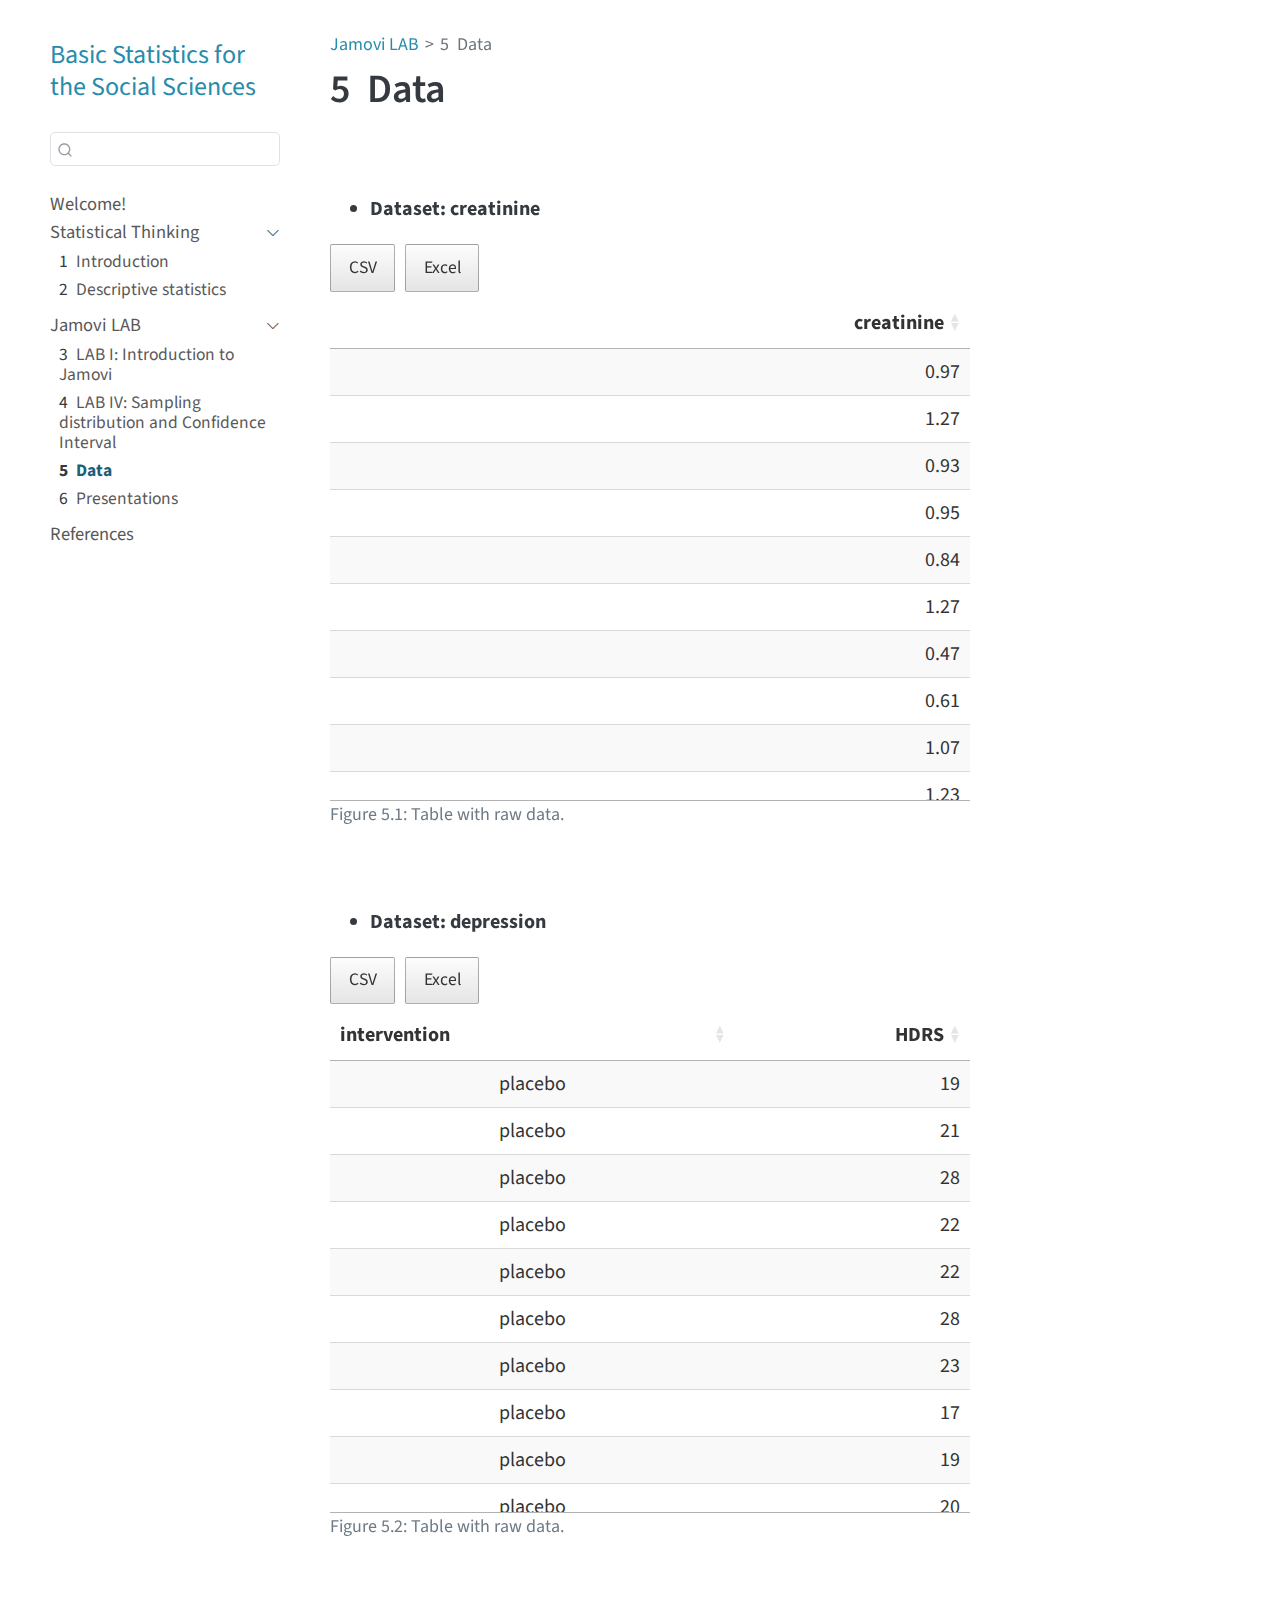
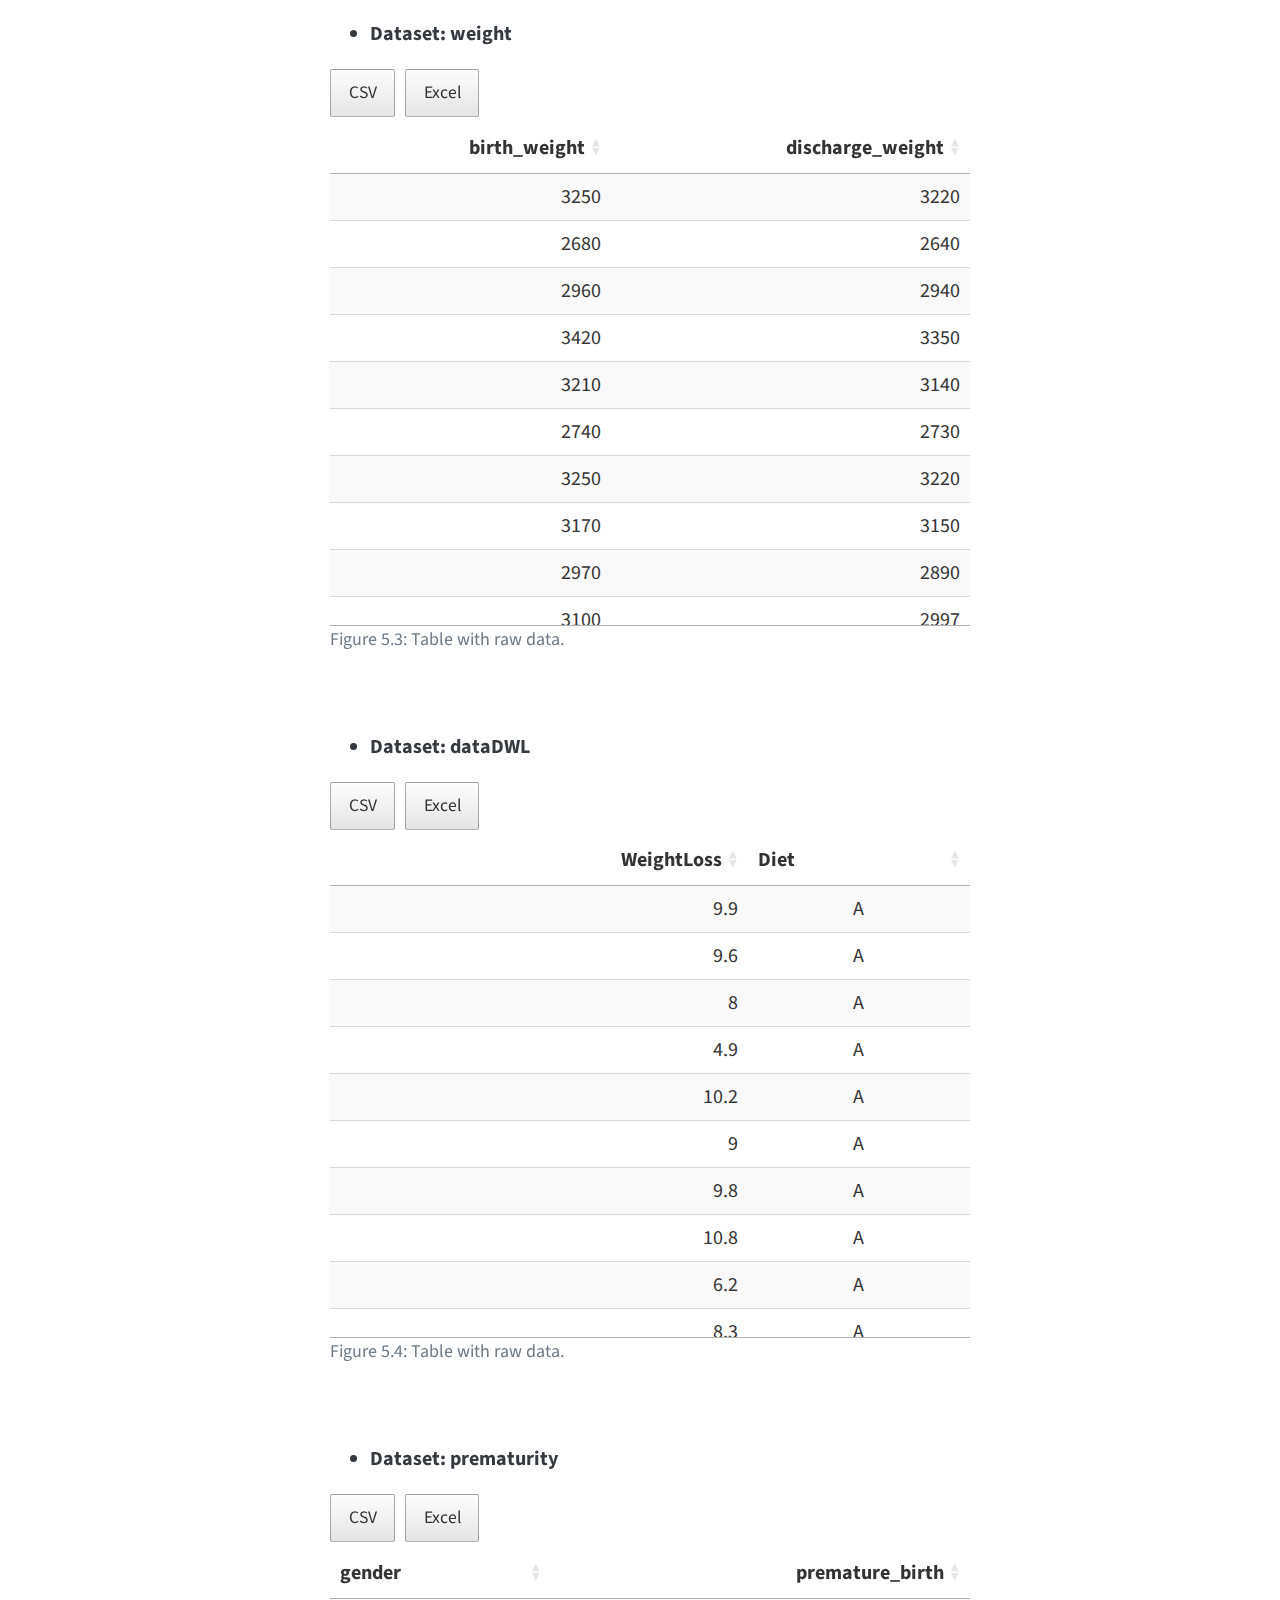
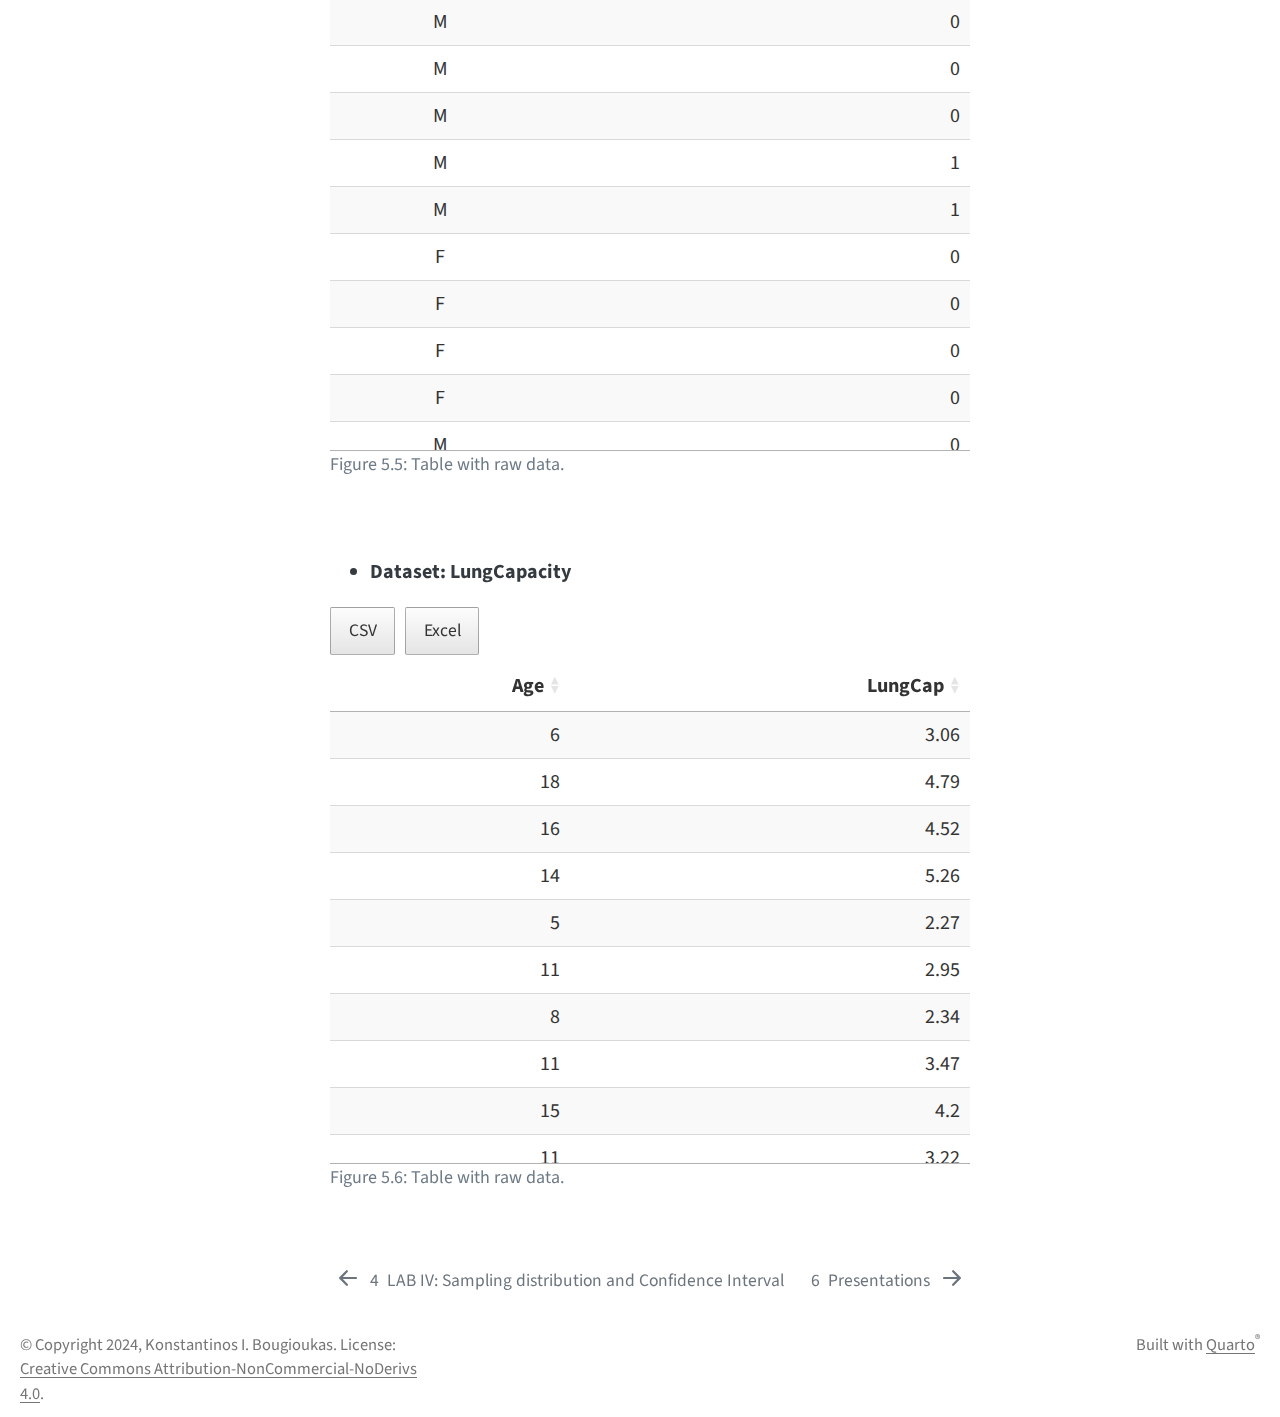
==== commit c7761f7c: "0.1.52" ====
--- a/_book/data.html
+++ b/_book/data.html
@@ -251,8 +251,8 @@
 <div id="fig-creatinine" class="cell-output-display quarto-float quarto-figure quarto-figure-center anchored">
 <figure class="quarto-float quarto-float-fig figure">
 <div aria-describedby="fig-creatinine-caption-0ceaefa1-69ba-4598-a22c-09a6ac19f8ca">
-<div class="datatables html-widget html-fill-item" id="htmlwidget-48724374dc7194ab40f8" style="width:100%;height:auto;"></div>
-<script type="application/json" data-for="htmlwidget-48724374dc7194ab40f8">{"x":{"filter":"none","vertical":false,"extensions":["Scroller","Buttons"],"data":[[0.97,1.27,0.93,0.95,0.84,1.27,0.47,0.61,1.07,1.23,0.8100000000000001,1.19,1.01,0.49,0.9,0.53,0.45,1.88,1.23,1.1]],"container":"<table class=\"display\">\n  <thead>\n    <tr>\n      <th>creatinine<\/th>\n    <\/tr>\n  <\/thead>\n<\/table>","options":{"deferRender":false,"dom":"Bt","scrollY":452,"scroller":true,"scrollX":true,"pageLength":10,"buttons":[{"extend":"csv","filename":"creatinine"},{"extend":"excel","filename":"creatinine","title":null}],"columnDefs":[{"className":"dt-right","targets":0},{"name":"creatinine","targets":0}],"order":[],"autoWidth":false,"orderClasses":false}},"evals":[],"jsHooks":[]}</script>
+<div class="datatables html-widget html-fill-item" id="htmlwidget-ac5d3b7dfdec0a44dfc9" style="width:100%;height:auto;"></div>
+<script type="application/json" data-for="htmlwidget-ac5d3b7dfdec0a44dfc9">{"x":{"filter":"none","vertical":false,"extensions":["Scroller","Buttons"],"data":[[0.97,1.27,0.93,0.95,0.84,1.27,0.47,0.61,1.07,1.23,0.8100000000000001,1.19,1.01,0.49,0.9,0.53,0.45,1.88,1.23,1.1]],"container":"<table class=\"display\">\n  <thead>\n    <tr>\n      <th>creatinine<\/th>\n    <\/tr>\n  <\/thead>\n<\/table>","options":{"deferRender":false,"dom":"Bt","scrollY":452,"scroller":true,"scrollX":true,"pageLength":10,"buttons":[{"extend":"csv","filename":"creatinine"},{"extend":"excel","filename":"creatinine","title":null}],"columnDefs":[{"className":"dt-right","targets":0},{"name":"creatinine","targets":0}],"order":[],"autoWidth":false,"orderClasses":false}},"evals":[],"jsHooks":[]}</script>
 </div>
 <figcaption class="quarto-float-caption-bottom quarto-float-caption quarto-float-fig" id="fig-creatinine-caption-0ceaefa1-69ba-4598-a22c-09a6ac19f8ca">
 Figure&nbsp;5.1: Table with raw data.
@@ -268,8 +268,8 @@
 <div id="fig-depression" class="cell-output-display quarto-float quarto-figure quarto-figure-center anchored">
 <figure class="quarto-float quarto-float-fig figure">
 <div aria-describedby="fig-depression-caption-0ceaefa1-69ba-4598-a22c-09a6ac19f8ca">
-<div class="datatables html-widget html-fill-item" id="htmlwidget-81a0b3455950d5b62e57" style="width:100%;height:auto;"></div>
-<script type="application/json" data-for="htmlwidget-81a0b3455950d5b62e57">{"x":{"filter":"none","vertical":false,"extensions":["Scroller","Buttons"],"data":[["placebo","placebo","placebo","placebo","placebo","placebo","placebo","placebo","placebo","placebo","placebo","placebo","placebo","placebo","placebo","placebo","placebo","placebo","placebo","placebo","placebo","placebo","placebo","placebo","placebo","placebo","placebo","placebo","placebo","placebo","placebo","placebo","placebo","placebo","placebo","placebo","placebo","placebo","placebo","placebo","placebo","placebo","placebo","paroxetine","paroxetine","paroxetine","paroxetine","paroxetine","paroxetine","paroxetine","paroxetine","paroxetine","paroxetine","paroxetine","paroxetine","paroxetine","paroxetine","paroxetine","paroxetine","paroxetine","paroxetine","paroxetine","paroxetine","paroxetine","paroxetine","paroxetine","paroxetine","paroxetine","paroxetine","paroxetine","paroxetine","paroxetine","paroxetine","paroxetine","paroxetine","paroxetine"],[19,21,28,22,22,28,23,17,19,20,26,23,23,22,19,28,23,14,24,20,17,21,18,19,19,15,25,22,17,26,23,20,25,25,25,24,24,21,20,20,19,21,17,18,19,26,21,21,27,22,15,18,19,25,22,22,21,18,27,22,13,23,19,16,20,16,18,18,14,24,21,16,25,22,19,24]],"container":"<table class=\"display\">\n  <thead>\n    <tr>\n      <th>intervention<\/th>\n      <th>HDRS<\/th>\n    <\/tr>\n  <\/thead>\n<\/table>","options":{"deferRender":false,"dom":"Bt","scrollY":452,"scroller":true,"scrollX":true,"pageLength":10,"buttons":[{"extend":"csv","filename":"depression"},{"extend":"excel","filename":"depression","title":null}],"columnDefs":[{"className":"dt-right","targets":1},{"name":"intervention","targets":0},{"name":"HDRS","targets":1}],"order":[],"autoWidth":false,"orderClasses":false}},"evals":[],"jsHooks":[]}</script>
+<div class="datatables html-widget html-fill-item" id="htmlwidget-a51cc747216b16eeab10" style="width:100%;height:auto;"></div>
+<script type="application/json" data-for="htmlwidget-a51cc747216b16eeab10">{"x":{"filter":"none","vertical":false,"extensions":["Scroller","Buttons"],"data":[["placebo","placebo","placebo","placebo","placebo","placebo","placebo","placebo","placebo","placebo","placebo","placebo","placebo","placebo","placebo","placebo","placebo","placebo","placebo","placebo","placebo","placebo","placebo","placebo","placebo","placebo","placebo","placebo","placebo","placebo","placebo","placebo","placebo","placebo","placebo","placebo","placebo","placebo","placebo","placebo","placebo","placebo","placebo","paroxetine","paroxetine","paroxetine","paroxetine","paroxetine","paroxetine","paroxetine","paroxetine","paroxetine","paroxetine","paroxetine","paroxetine","paroxetine","paroxetine","paroxetine","paroxetine","paroxetine","paroxetine","paroxetine","paroxetine","paroxetine","paroxetine","paroxetine","paroxetine","paroxetine","paroxetine","paroxetine","paroxetine","paroxetine","paroxetine","paroxetine","paroxetine","paroxetine"],[19,21,28,22,22,28,23,17,19,20,26,23,23,22,19,28,23,14,24,20,17,21,18,19,19,15,25,22,17,26,23,20,25,25,25,24,24,21,20,20,19,21,17,18,19,26,21,21,27,22,15,18,19,25,22,22,21,18,27,22,13,23,19,16,20,16,18,18,14,24,21,16,25,22,19,24]],"container":"<table class=\"display\">\n  <thead>\n    <tr>\n      <th>intervention<\/th>\n      <th>HDRS<\/th>\n    <\/tr>\n  <\/thead>\n<\/table>","options":{"deferRender":false,"dom":"Bt","scrollY":452,"scroller":true,"scrollX":true,"pageLength":10,"buttons":[{"extend":"csv","filename":"depression"},{"extend":"excel","filename":"depression","title":null}],"columnDefs":[{"className":"dt-right","targets":1},{"name":"intervention","targets":0},{"name":"HDRS","targets":1}],"order":[],"autoWidth":false,"orderClasses":false}},"evals":[],"jsHooks":[]}</script>
 </div>
 <figcaption class="quarto-float-caption-bottom quarto-float-caption quarto-float-fig" id="fig-depression-caption-0ceaefa1-69ba-4598-a22c-09a6ac19f8ca">
 Figure&nbsp;5.2: Table with raw data.
@@ -285,8 +285,8 @@
 <div id="fig-weight" class="cell-output-display quarto-float quarto-figure quarto-figure-center anchored">
 <figure class="quarto-float quarto-float-fig figure">
 <div aria-describedby="fig-weight-caption-0ceaefa1-69ba-4598-a22c-09a6ac19f8ca">
-<div class="datatables html-widget html-fill-item" id="htmlwidget-b4cb35e4cfc8f5d24062" style="width:100%;height:auto;"></div>
-<script type="application/json" data-for="htmlwidget-b4cb35e4cfc8f5d24062">{"x":{"filter":"none","vertical":false,"extensions":["Scroller","Buttons"],"data":[[3250,2680,2960,3420,3210,2740,3250,3170,2970,3100,3087,2687,2860,3430,3210,3150,2680,2960,3440,3210,3150,2687,2960,3422,3210],[3220,2640,2940,3350,3140,2730,3220,3150,2890,2997,3003,2645,2875,3400,3220,3100,2660,2910,3400,3140,3115,2644,2880,3393,3240]],"container":"<table class=\"display\">\n  <thead>\n    <tr>\n      <th>birth_weight<\/th>\n      <th>discharge_weight<\/th>\n    <\/tr>\n  <\/thead>\n<\/table>","options":{"deferRender":false,"dom":"Bt","scrollY":452,"scroller":true,"scrollX":true,"pageLength":10,"buttons":[{"extend":"csv","filename":"weight"},{"extend":"excel","filename":"weight","title":null}],"columnDefs":[{"className":"dt-right","targets":[0,1]},{"name":"birth_weight","targets":0},{"name":"discharge_weight","targets":1}],"order":[],"autoWidth":false,"orderClasses":false}},"evals":[],"jsHooks":[]}</script>
+<div class="datatables html-widget html-fill-item" id="htmlwidget-d0a832098681be7cedec" style="width:100%;height:auto;"></div>
+<script type="application/json" data-for="htmlwidget-d0a832098681be7cedec">{"x":{"filter":"none","vertical":false,"extensions":["Scroller","Buttons"],"data":[[3250,2680,2960,3420,3210,2740,3250,3170,2970,3100,3087,2687,2860,3430,3210,3150,2680,2960,3440,3210,3150,2687,2960,3422,3210],[3220,2640,2940,3350,3140,2730,3220,3150,2890,2997,3003,2645,2875,3400,3220,3100,2660,2910,3400,3140,3115,2644,2880,3393,3240]],"container":"<table class=\"display\">\n  <thead>\n    <tr>\n      <th>birth_weight<\/th>\n      <th>discharge_weight<\/th>\n    <\/tr>\n  <\/thead>\n<\/table>","options":{"deferRender":false,"dom":"Bt","scrollY":452,"scroller":true,"scrollX":true,"pageLength":10,"buttons":[{"extend":"csv","filename":"weight"},{"extend":"excel","filename":"weight","title":null}],"columnDefs":[{"className":"dt-right","targets":[0,1]},{"name":"birth_weight","targets":0},{"name":"discharge_weight","targets":1}],"order":[],"autoWidth":false,"orderClasses":false}},"evals":[],"jsHooks":[]}</script>
 </div>
 <figcaption class="quarto-float-caption-bottom quarto-float-caption quarto-float-fig" id="fig-weight-caption-0ceaefa1-69ba-4598-a22c-09a6ac19f8ca">
 Figure&nbsp;5.3: Table with raw data.
@@ -302,8 +302,8 @@
 <div id="fig-dataDWL" class="cell-output-display quarto-float quarto-figure quarto-figure-center anchored">
 <figure class="quarto-float quarto-float-fig figure">
 <div aria-describedby="fig-dataDWL-caption-0ceaefa1-69ba-4598-a22c-09a6ac19f8ca">
-<div class="datatables html-widget html-fill-item" id="htmlwidget-cb382382182de87a36ba" style="width:100%;height:auto;"></div>
-<script type="application/json" data-for="htmlwidget-cb382382182de87a36ba">{"x":{"filter":"none","vertical":false,"extensions":["Scroller","Buttons"],"data":[[9.9,9.6,8,4.9,10.2,9,9.800000000000001,10.8,6.2,8.300000000000001,12.9,11.8,5.5,9.300000000000001,11.5,9.5,3.8,11.5,9.199999999999999,4.5,8.9,5.2,8.199999999999999,7.5,12.7,10,10,11.7,8.199999999999999,12.7,10.8,10.2,14.4,8.699999999999999,12.2,12.9,13,15.1,14.5,13,12.5,10.8,10.5,12.2,10.9,13.2,9.5,10.6,9.9,9.5,10.5,11.8,5.8,10,11.6,11.8,7.1,9.4,13.7,13.7],["A","A","A","A","A","A","A","A","A","A","A","A","A","A","A","B","B","B","B","B","B","B","B","B","B","B","B","B","B","B","C","C","C","C","C","C","C","C","C","C","C","C","C","C","C","D","D","D","D","D","D","D","D","D","D","D","D","D","D","D"]],"container":"<table class=\"display\">\n  <thead>\n    <tr>\n      <th>WeightLoss<\/th>\n      <th>Diet<\/th>\n    <\/tr>\n  <\/thead>\n<\/table>","options":{"deferRender":false,"dom":"Bt","scrollY":452,"scroller":true,"scrollX":true,"pageLength":10,"buttons":[{"extend":"csv","filename":"dataDWL"},{"extend":"excel","filename":"dataDWL","title":null}],"columnDefs":[{"className":"dt-right","targets":0},{"name":"WeightLoss","targets":0},{"name":"Diet","targets":1}],"order":[],"autoWidth":false,"orderClasses":false}},"evals":[],"jsHooks":[]}</script>
+<div class="datatables html-widget html-fill-item" id="htmlwidget-724c30bcfe7c91158ca1" style="width:100%;height:auto;"></div>
+<script type="application/json" data-for="htmlwidget-724c30bcfe7c91158ca1">{"x":{"filter":"none","vertical":false,"extensions":["Scroller","Buttons"],"data":[[9.9,9.6,8,4.9,10.2,9,9.800000000000001,10.8,6.2,8.300000000000001,12.9,11.8,5.5,9.300000000000001,11.5,9.5,3.8,11.5,9.199999999999999,4.5,8.9,5.2,8.199999999999999,7.5,12.7,10,10,11.7,8.199999999999999,12.7,10.8,10.2,14.4,8.699999999999999,12.2,12.9,13,15.1,14.5,13,12.5,10.8,10.5,12.2,10.9,13.2,9.5,10.6,9.9,9.5,10.5,11.8,5.8,10,11.6,11.8,7.1,9.4,13.7,13.7],["A","A","A","A","A","A","A","A","A","A","A","A","A","A","A","B","B","B","B","B","B","B","B","B","B","B","B","B","B","B","C","C","C","C","C","C","C","C","C","C","C","C","C","C","C","D","D","D","D","D","D","D","D","D","D","D","D","D","D","D"]],"container":"<table class=\"display\">\n  <thead>\n    <tr>\n      <th>WeightLoss<\/th>\n      <th>Diet<\/th>\n    <\/tr>\n  <\/thead>\n<\/table>","options":{"deferRender":false,"dom":"Bt","scrollY":452,"scroller":true,"scrollX":true,"pageLength":10,"buttons":[{"extend":"csv","filename":"dataDWL"},{"extend":"excel","filename":"dataDWL","title":null}],"columnDefs":[{"className":"dt-right","targets":0},{"name":"WeightLoss","targets":0},{"name":"Diet","targets":1}],"order":[],"autoWidth":false,"orderClasses":false}},"evals":[],"jsHooks":[]}</script>
 </div>
 <figcaption class="quarto-float-caption-bottom quarto-float-caption quarto-float-fig" id="fig-dataDWL-caption-0ceaefa1-69ba-4598-a22c-09a6ac19f8ca">
 Figure&nbsp;5.4: Table with raw data.
@@ -319,11 +319,28 @@
 <div id="fig-prematurity" class="cell-output-display quarto-float quarto-figure quarto-figure-center anchored">
 <figure class="quarto-float quarto-float-fig figure">
 <div aria-describedby="fig-prematurity-caption-0ceaefa1-69ba-4598-a22c-09a6ac19f8ca">
-<div class="datatables html-widget html-fill-item" id="htmlwidget-88fce819098908cd0237" style="width:100%;height:auto;"></div>
-<script type="application/json" data-for="htmlwidget-88fce819098908cd0237">{"x":{"filter":"none","vertical":false,"extensions":["Scroller","Buttons"],"data":[["M","M","M","M","M","F","F","F","F","M","M","M","M","M","M","M","M","M","M","M","M","M","M","M","F","F","F","F","F","F","F","F","F","M","M","M","M","M","M","M","M","M","M","M","M","M","M","M","F","F","F","F","F","F","F","F","M","M","M","M","M","M","M","M","M","M","M","M","M","M","M","M","F","F","F","F","F","F","F","F","F","M","M","M","M","M","M","M","M","M","M","M","M","F","F","F","F","F","F","F","F","F","F","F","F","M","M","M","M","M","M","M","M","M","F","F","F","F","F","F","F","F","F","F","F","F","F","F","F","M","M","M","M","M","M","M","M","M","M","F","F"],[0,0,0,1,1,0,0,0,0,0,0,1,0,1,0,0,1,1,0,0,0,1,0,0,1,0,1,1,1,0,0,0,0,0,0,1,0,0,0,0,1,0,1,1,1,1,0,0,0,0,0,1,0,0,0,0,0,1,0,0,0,1,0,0,0,0,1,1,1,0,0,0,0,0,1,0,0,0,0,0,0,0,0,0,0,1,1,1,1,1,1,1,1,0,0,1,1,0,0,0,0,0,0,0,0,0,0,0,0,0,0,1,0,0,0,1,1,0,0,0,1,1,0,0,0,0,0,0,0,0,1,1,0,1,1,1,1,0,0,0,0]],"container":"<table class=\"display\">\n  <thead>\n    <tr>\n      <th>gender<\/th>\n      <th>premature_birth<\/th>\n    <\/tr>\n  <\/thead>\n<\/table>","options":{"deferRender":false,"dom":"Bt","scrollY":452,"scroller":true,"scrollX":true,"pageLength":10,"buttons":[{"extend":"csv","filename":"prematurity"},{"extend":"excel","filename":"prematurity","title":null}],"columnDefs":[{"className":"dt-right","targets":1},{"name":"gender","targets":0},{"name":"premature_birth","targets":1}],"order":[],"autoWidth":false,"orderClasses":false}},"evals":[],"jsHooks":[]}</script>
+<div class="datatables html-widget html-fill-item" id="htmlwidget-6665b046559b45e33e48" style="width:100%;height:auto;"></div>
+<script type="application/json" data-for="htmlwidget-6665b046559b45e33e48">{"x":{"filter":"none","vertical":false,"extensions":["Scroller","Buttons"],"data":[["M","M","M","M","M","F","F","F","F","M","M","M","M","M","M","M","M","M","M","M","M","M","M","M","F","F","F","F","F","F","F","F","F","M","M","M","M","M","M","M","M","M","M","M","M","M","M","M","F","F","F","F","F","F","F","F","M","M","M","M","M","M","M","M","M","M","M","M","M","M","M","M","F","F","F","F","F","F","F","F","F","M","M","M","M","M","M","M","M","M","M","M","M","F","F","F","F","F","F","F","F","F","F","F","F","M","M","M","M","M","M","M","M","M","F","F","F","F","F","F","F","F","F","F","F","F","F","F","F","M","M","M","M","M","M","M","M","M","M","F","F"],[0,0,0,1,1,0,0,0,0,0,0,1,0,1,0,0,1,1,0,0,0,1,0,0,1,0,1,1,1,0,0,0,0,0,0,1,0,0,0,0,1,0,1,1,1,1,0,0,0,0,0,1,0,0,0,0,0,1,0,0,0,1,0,0,0,0,1,1,1,0,0,0,0,0,1,0,0,0,0,0,0,0,0,0,0,1,1,1,1,1,1,1,1,0,0,1,1,0,0,0,0,0,0,0,0,0,0,0,0,0,0,1,0,0,0,1,1,0,0,0,1,1,0,0,0,0,0,0,0,0,1,1,0,1,1,1,1,0,0,0,0]],"container":"<table class=\"display\">\n  <thead>\n    <tr>\n      <th>gender<\/th>\n      <th>premature_birth<\/th>\n    <\/tr>\n  <\/thead>\n<\/table>","options":{"deferRender":false,"dom":"Bt","scrollY":452,"scroller":true,"scrollX":true,"pageLength":10,"buttons":[{"extend":"csv","filename":"prematurity"},{"extend":"excel","filename":"prematurity","title":null}],"columnDefs":[{"className":"dt-right","targets":1},{"name":"gender","targets":0},{"name":"premature_birth","targets":1}],"order":[],"autoWidth":false,"orderClasses":false}},"evals":[],"jsHooks":[]}</script>
 </div>
 <figcaption class="quarto-float-caption-bottom quarto-float-caption quarto-float-fig" id="fig-prematurity-caption-0ceaefa1-69ba-4598-a22c-09a6ac19f8ca">
 Figure&nbsp;5.5: Table with raw data.
+</figcaption>
+</figure>
+</div>
+</div>
+<p>&nbsp; &nbsp;</p>
+<ul>
+<li><strong>Dataset: LungCapacity</strong></li>
+</ul>
+<div class="cell">
+<div id="fig-LungCapacity" class="cell-output-display quarto-float quarto-figure quarto-figure-center anchored">
+<figure class="quarto-float quarto-float-fig figure">
+<div aria-describedby="fig-LungCapacity-caption-0ceaefa1-69ba-4598-a22c-09a6ac19f8ca">
+<div class="datatables html-widget html-fill-item" id="htmlwidget-d1d5cd80de651f300022" style="width:100%;height:auto;"></div>
+<script type="application/json" data-for="htmlwidget-d1d5cd80de651f300022">{"x":{"filter":"none","vertical":false,"extensions":["Scroller","Buttons"],"data":[[6,18,16,14,5,11,8,11,15,11,19,17,12,10,10,13,15,8,11,14,6,8,16,11,11,12,12,9,4,18,4,13,13,13,12,10,6,9,11,17,14,17,8,12,6,11,11,12,17,7,15,15,11,10,18,6,13,19,9,12,12,14,9,13,13,13,11,11,11,12,14,11,11,13,13,12,14,9,17,11,12,16,17,19,14,12,19,11,15,19,9,14,13,14,19,18,16,7,16,10,13,14,13,16,16,5,16,12,7,7,15,18,8,3,15,15,7,18,8,17,16,12,17,16,19,12,17,19,12,12,15,17,13,12,16,13,15,15,14,13,6,18,18,18,9,17,14,14,14,3,11,8,9,8,16,7,11,5,16,11,16,10,12,19,7,8,13,17,9,8,15,6,14,10,17,15,10,16,17,17,13,17,15,16,18,10,16,8,14,4,17,15,10,13,16,17,19,11,8,12,13,16,15,18,8,5,10,8,13,7,11,15,10,15,8,7,10,18,15,19,14,3,6,12,14,8,15,5,3,11,11,13,18,19,15,18,8,11,17,14,12,14,8,12,11,6,9,11,18,18,19,9,18,9,7,8,18,11,12,11,14,14,5,12,19,9,17,10,9,9,10,14,14,12,17,10,12,13,11,12,17,14,15,8,13,11,10,6,10,18,6,18,3,15,13,19,11,13,5,8,18,13,10,18,12,9,15,14,8,19,7,13,14,19,9,12,10,3,13,16,13,10,15,11,11,19,15,11,19,8,7,10,13,14,14,9,11,13,15,18,15,13,9,8,7,17,11,12,9,14,8,16,17,9,12,19,17,15,12,7,8,15,18,11,10,9,11,16,16,18,16,10,13,16,18,9,13,11,5,6,12,9,15,13,16,18,11,13,7,4,13,16,17,10,11,7,11,16,13,8,3,12,15,8,4,13,7,15,15,18,7,13,18,19,10,6,13,14,15,5,12,17,8,12,12,12,7,19,17,16,6,12,6,6,14,15,7,14,16,11,9,19,17,15,13,5,11,11,10,13,10,9,15,13,17,5,14,10,13,8,17,13,10,10,16,5,15,11,12,19,10,18,13,15,16,17,14,9,16,16,16,16,12,16,7,18,4,19,11,15,8,15,5,6,19,14,14,7,15,13,9,13,18,5,14,7,18,17,14,13,11,12,18,3,14,9,10,9,15,14,16,12,9,13,15,11,6,12,17,12,3,12,7,12,8,9,15,11,15,12,9,10,6,12,14,15,8,19,12,7,17,7,12,13,15,15,6,13,19,12,9,17,19,10,12,14,12,18,5,19,17,13,9,7,16,16,17,17,18,7,7,12,12,8,8,14,11,17,13,13,15,5,10,15,11,3,6,7,12,14,13,19,15,14,7,16,16,16,7,7,16,15,12,6,11,13,15,13,18,15,3,16,12,12,5,12,14,6,19,9,11,10,7,16,5,8,15,10,10,13,18,12,13,19,10,19,16,13,13,14,9,8,10,13,12,6,14,18,14,3,16,10,12,10,16,10,8,10,5,8,8,18,6,10,14,17,18,14,14,10,13,18,11,15,19,16,16,15,8,7,12,10,13,7,13,14,9,16,15,13,10,14,12,7,15,19,15,12,15,10,17,5,3,14,16,19,11,16,17,9,9,18,11,15,10],[3.06,4.79,4.52,5.26,2.27,2.95,2.34,3.47,4.2,3.22,5.44,5.17,3.09,2.84,3.7,4.51,3.73,2.39,3.32,4.51,1.88,2.52,4.74,4.13,4.44,3.95,3.19,4.27,0.53,4.96,2.2,3.66,5.02,5.22,4.09,4.18,1.99,4.15,2.99,5.36,3.89,5.07,2.78,3.44,0.75,3.17,3.62,3.79,6.13,3.48,4.55,5.88,3.5,2.31,5.78,2.01,3.88,5.39,2.19,3.7,3.17,4.35,3.29,3.24,4,3.48,2.54,3.49,4.07,3.74,4.02,4.59,2.43,3.7,2.96,2.35,3.55,2.78,4.76,5.11,3.48,5.63,5.7,5.48,2.93,2.9,6.57,3.67,3.54,5.48,3.29,4.35,4.61,4.57,5.56,5.12,3.57,3.29,5.05,2.89,3.8,4.37,1.63,5.07,3.76,1.62,5.15,4.08,3.05,1.47,4.93,5.75,0.88,2.78,4.32,4.25,1.77,4.86,3.16,5.57,4.05,3.05,6.25,5.47,6.13,3.7,4.99,5.54,1.73,3.15,4.93,6.12,3.53,4.07,5.04,2.24,3.57,4.81,3.05,4.48,2.35,4.68,4.83,5.87,3.24,5.6,4.08,5.37,3.89,0.24,2.4,3.05,3.18,2.14,4.39,1.35,4.42,2.63,4.9,3.13,4.6,2.32,4.96,5.13,2.44,2.09,3.57,3.95,2.86,2.05,4.19,2.05,4.15,3.05,4.34,4.47,3.17,5.18,4.66,4.65,4.02,5.62,4.96,4.7,4.02,3.41,3.96,2.6,3.75,1.36,4.9,4.41,3.53,4.08,5.31,5.74,6.16,3.71,1.21,3.58,4.52,5.78,5.5,4.73,1.85,2.77,2.38,2.82,4.48,3.03,3.89,5.1,2.91,4.45,3.43,2.77,1.95,5.17,3.48,4.96,3.11,0.5600000000000001,1.4,4.26,3.83,3.44,5.24,1.47,2.22,2.77,3.75,3.45,4.39,5.26,4.08,4.65,2.71,3.75,4.48,5.16,4.58,4.71,3.11,4.07,4.5,1.81,3.79,3.54,5.06,4.79,5.31,3.44,5.91,3.61,2.51,2.65,5.23,3.8,4.71,3.5,4.19,5.62,2.29,2.45,4.81,2.47,4.25,3.48,3.77,4.15,2.89,4.16,4.12,3.3,4.44,3.5,4.16,3.17,3.43,4.6,4.02,5.19,4.59,2.26,4.89,2.93,3.79,1.43,2.9,4.52,3.34,4.94,2.59,5.39,3.38,5.77,3.18,4.13,1.24,3.5,3.88,3.24,3.1,4.98,3.13,3.1,4.01,5.17,2.87,3.95,1.17,4.58,4.15,6.2,3.08,3.45,1.85,0.49,3.21,5.19,3.61,3.42,4.21,4.33,2.46,5.24,3.94,1.72,4.55,2.13,1.96,2.84,4.76,5.09,3.49,2.48,4.2,5.16,4.64,4.85,3.51,2.99,2.63,0.77,2.39,4.78,2.24,2.38,1.62,4.01,2.67,5.52,5.02,2.24,3.58,3.67,5.54,3.94,3.15,1.74,1.88,4.76,4.83,3.44,2.86,2.95,4.4,4.25,4.09,5.51,5.24,3.64,3.28,5.07,6.8,2.92,3.7,4.08,2.32,1.99,2.77,3.49,4.15,3.79,5.24,5.02,2.44,3.06,2.54,1.61,3.09,5.36,5.51,3.18,3.68,2.7,3.23,4.97,4.13,2.12,0.95,2.52,3.99,0.9,1.53,4.15,1.25,5.75,4.78,5.44,2.67,4.1,4.39,5.2,3.84,1.5,3.53,4.31,4.67,1.06,4.27,5.31,2.82,3.69,4.05,2.78,2.57,5.81,5.31,4.47,3.32,2.6,1.85,2.39,4.94,5.35,1.36,3.99,4.97,4.7,2.48,4.61,4.64,3.93,3.64,2.91,2.98,4.66,2.05,3.75,2.06,2.09,6.19,4.94,5.45,0.91,3.23,3.11,3.77,3.64,4.07,4.72,3.37,4.54,5.06,1.5,4.31,4.86,3.31,4.92,3.71,5.97,5.04,5.22,4.28,3.82,4.58,3.29,3.99,4.51,2.69,4.91,4.25,4.58,2.98,5.49,1.12,4.78,2.87,3.18,2.01,6.1,1.36,2.54,6.94,4.26,3.95,1.29,3.84,3.74,2.89,3.79,5.02,1.38,4.07,2.12,4.31,6.33,4.87,5.7,4.27,3.17,5.44,0.79,2.95,3.82,3.92,4.41,4.68,3.06,4.6,4.66,4.83,3.9,4.92,3.95,2.47,4.26,4.55,3.34,1.93,4.02,2.73,3.87,2.87,3.26,3.75,3.57,5.83,5.65,3.22,3.24,3.28,3.73,5.29,4.53,3.99,5.1,3.61,3.62,4.87,0.84,4.27,3.8,4.06,4.19,1.29,3.36,5,3.11,3.74,3.92,4.83,2.15,3.79,3.42,4.12,5.06,0.63,6.33,5.63,4.08,3.26,1.06,4.74,6.17,5.83,5.06,4.31,3.89,2.44,3.79,2.86,2.11,2.53,4.18,4.22,5.86,4.48,3.95,4.33,1.06,3.8,4.12,3.7,0.6899999999999999,1.86,1.34,4.25,2.97,5.58,5.58,4.44,3.63,1.25,4.06,4.67,5.12,2.28,2.01,4.61,4.05,4.07,1.75,3.92,3.84,5.05,3.62,4.34,3.9,1.74,5.03,3.88,3.63,1.29,3.95,4.37,1.38,3.95,1.75,3.04,4.15,2.67,4.83,0.96,2.92,4.28,3.31,2.38,3.57,6.88,3.3,3.76,5.15,3.47,6.33,3.71,4.31,3.23,3.05,3.1,2.92,2.64,3.69,4.21,2.19,2.66,4.74,3.08,1.54,5.31,3.47,3.99,2.63,4.92,3.7,3.57,3.81,1.24,2.16,2.35,5.34,2.9,2.82,3.54,5.74,6.31,4.35,3.84,1.86,4.74,4.65,2.76,4.03,6.01,4.16,2.91,3.54,2.11,2.22,2.09,2.93,2.86,0.92,3.19,3.9,3.02,3.05,3.76,3.51,3.12,4.92,4.58,1.7,2.95,5.88,4.34,2.5,3.26,2.29,5.83,2.19,1.62,4.41,4.7,4.13,3.35,4.18,3.4,3.47,2.71,4.28,1.82,4.65,3.36]],"container":"<table class=\"display\">\n  <thead>\n    <tr>\n      <th>Age<\/th>\n      <th>LungCap<\/th>\n    <\/tr>\n  <\/thead>\n<\/table>","options":{"deferRender":false,"dom":"Bt","scrollY":452,"scroller":true,"scrollX":true,"pageLength":10,"buttons":[{"extend":"csv","filename":"LungCapacity"},{"extend":"excel","filename":"LungCapacity","title":null}],"columnDefs":[{"className":"dt-right","targets":[0,1]},{"name":"Age","targets":0},{"name":"LungCap","targets":1}],"order":[],"autoWidth":false,"orderClasses":false}},"evals":[],"jsHooks":[]}</script>
+</div>
+<figcaption class="quarto-float-caption-bottom quarto-float-caption quarto-float-fig" id="fig-LungCapacity-caption-0ceaefa1-69ba-4598-a22c-09a6ac19f8ca">
+Figure&nbsp;5.6: Table with raw data.
 </figcaption>
 </figure>
 </div>
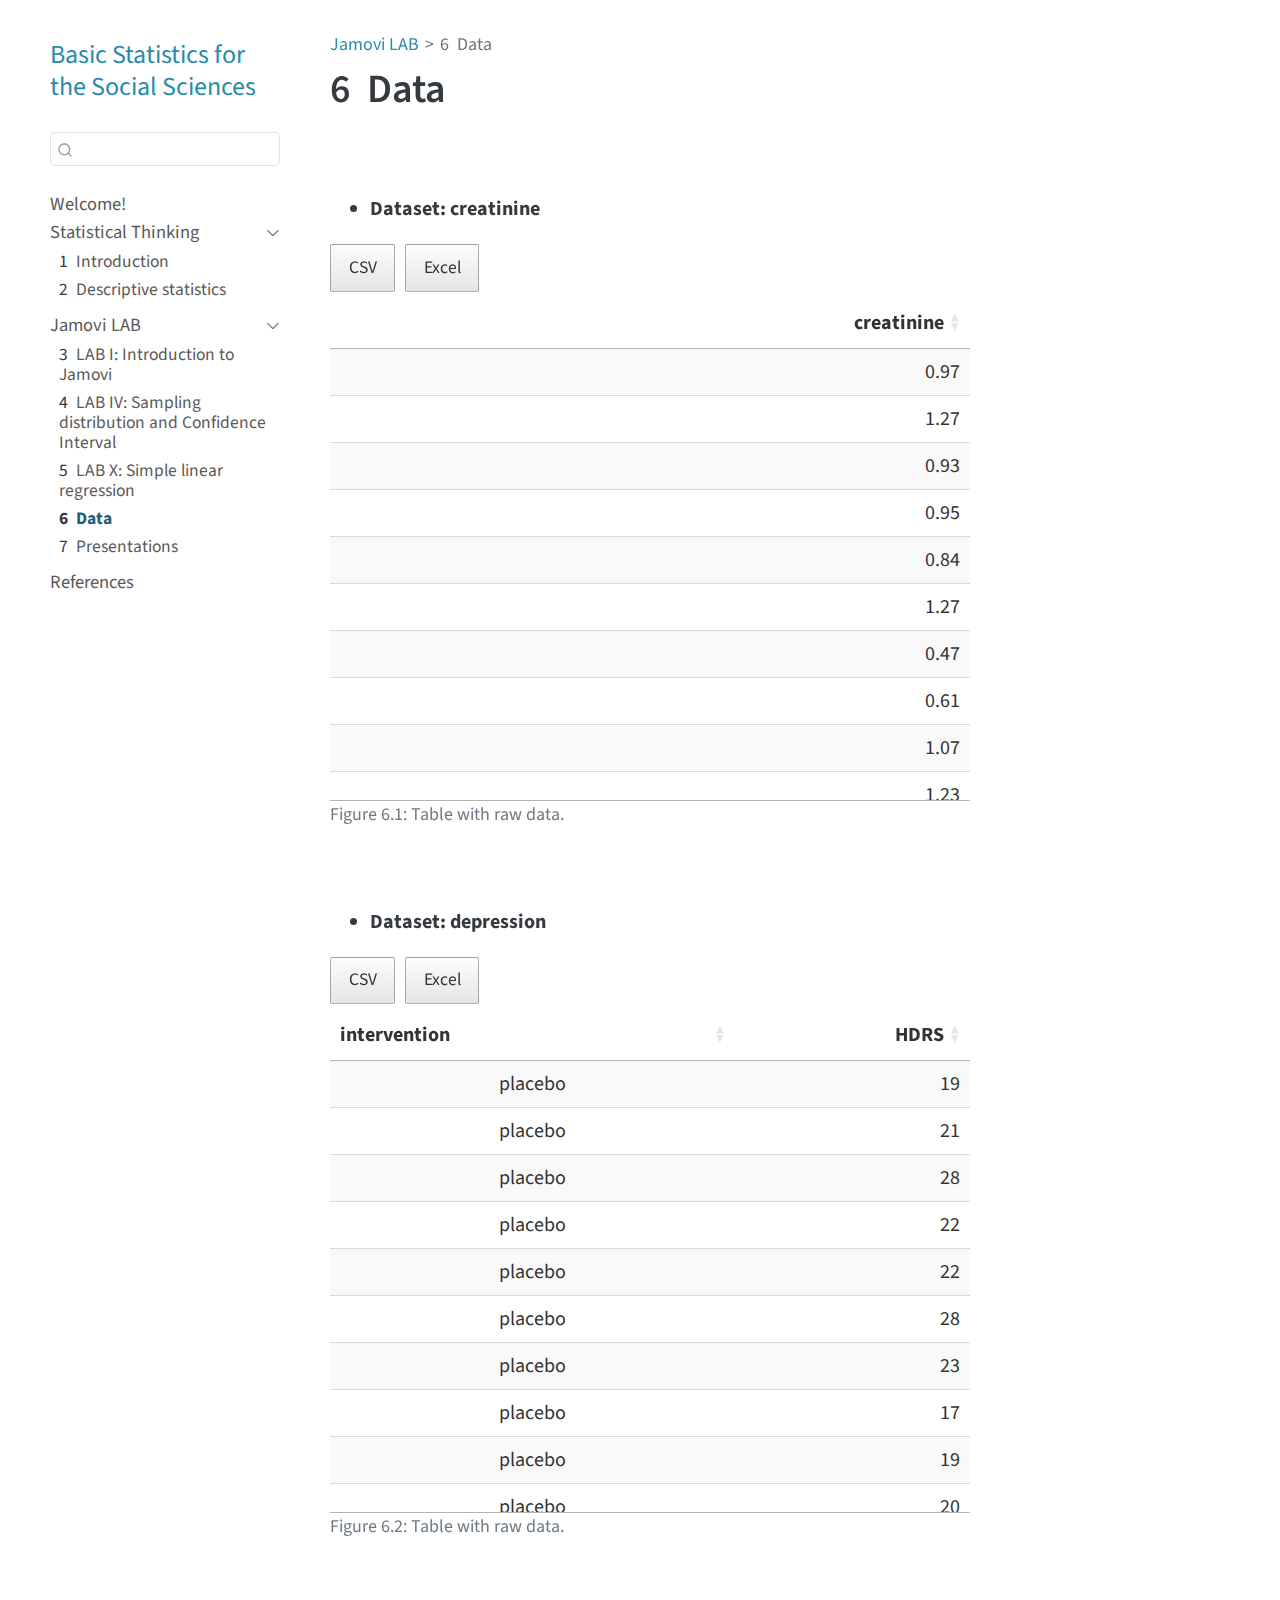
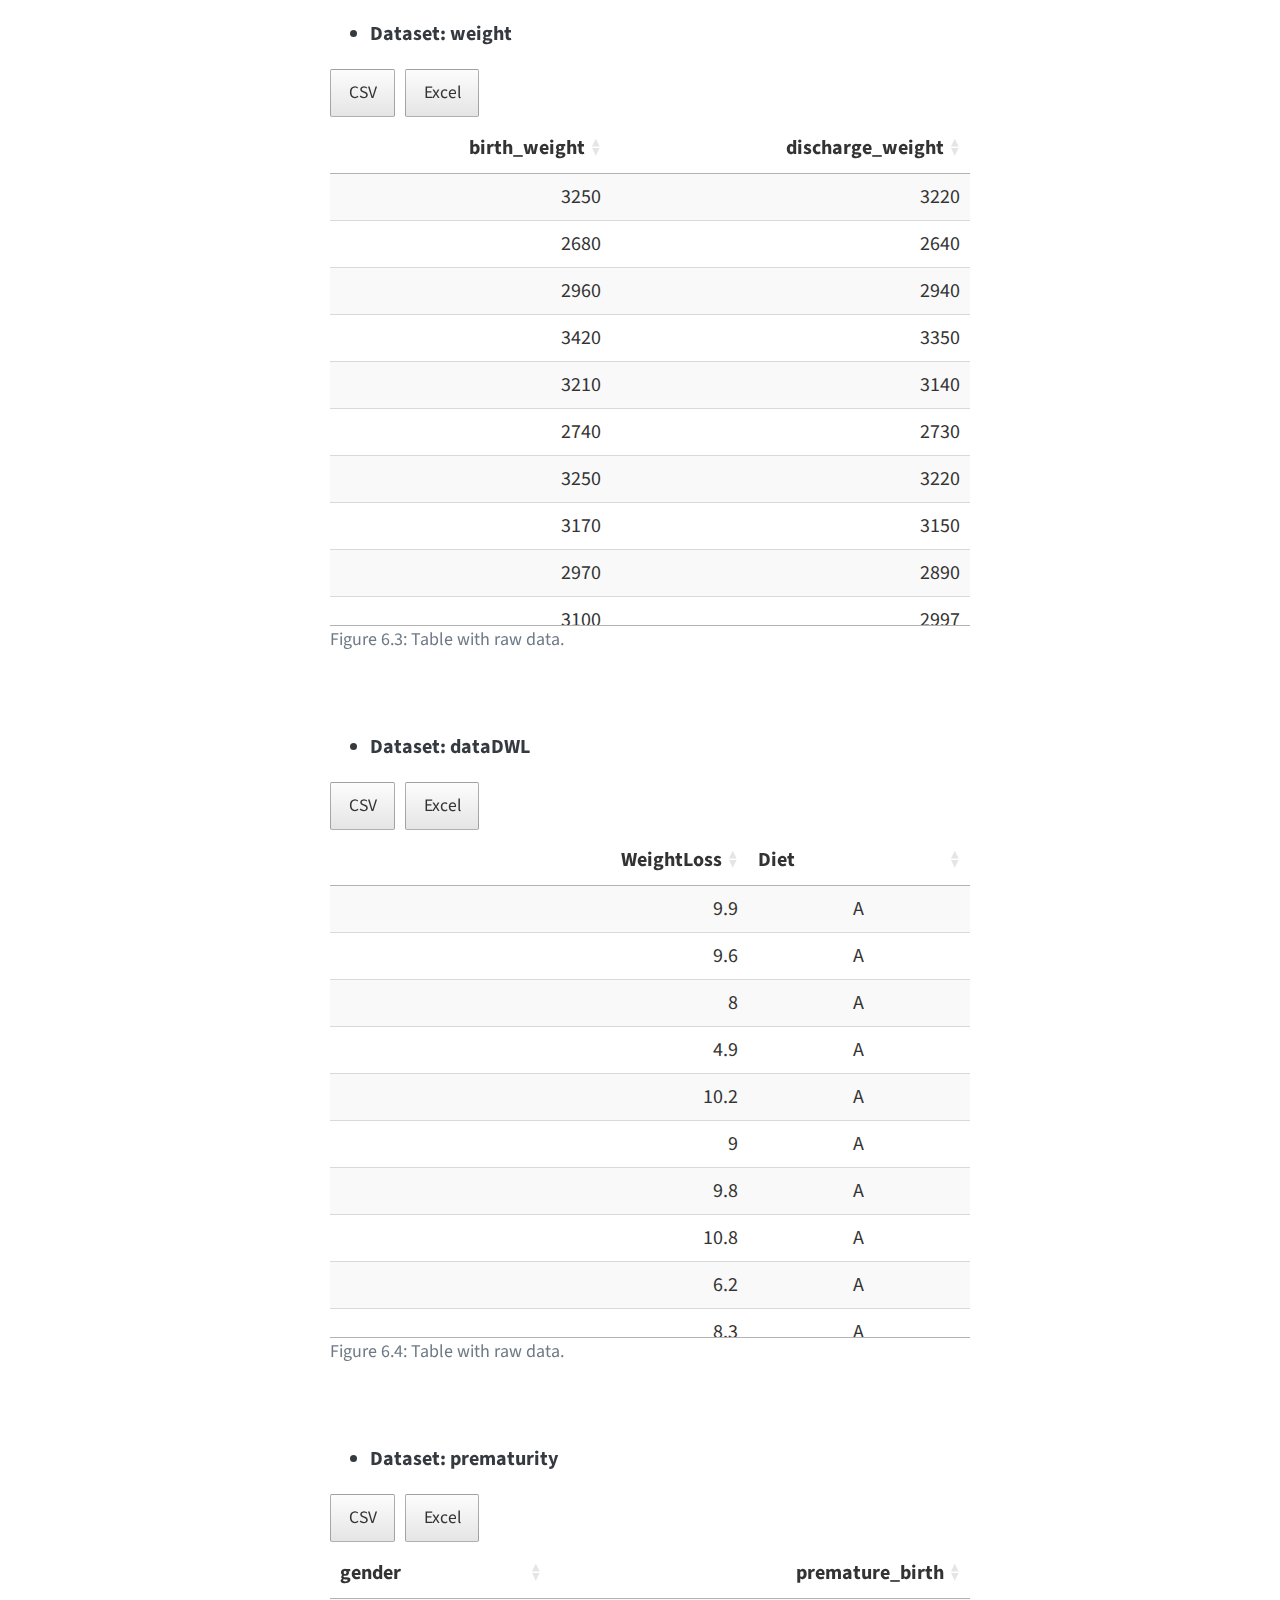
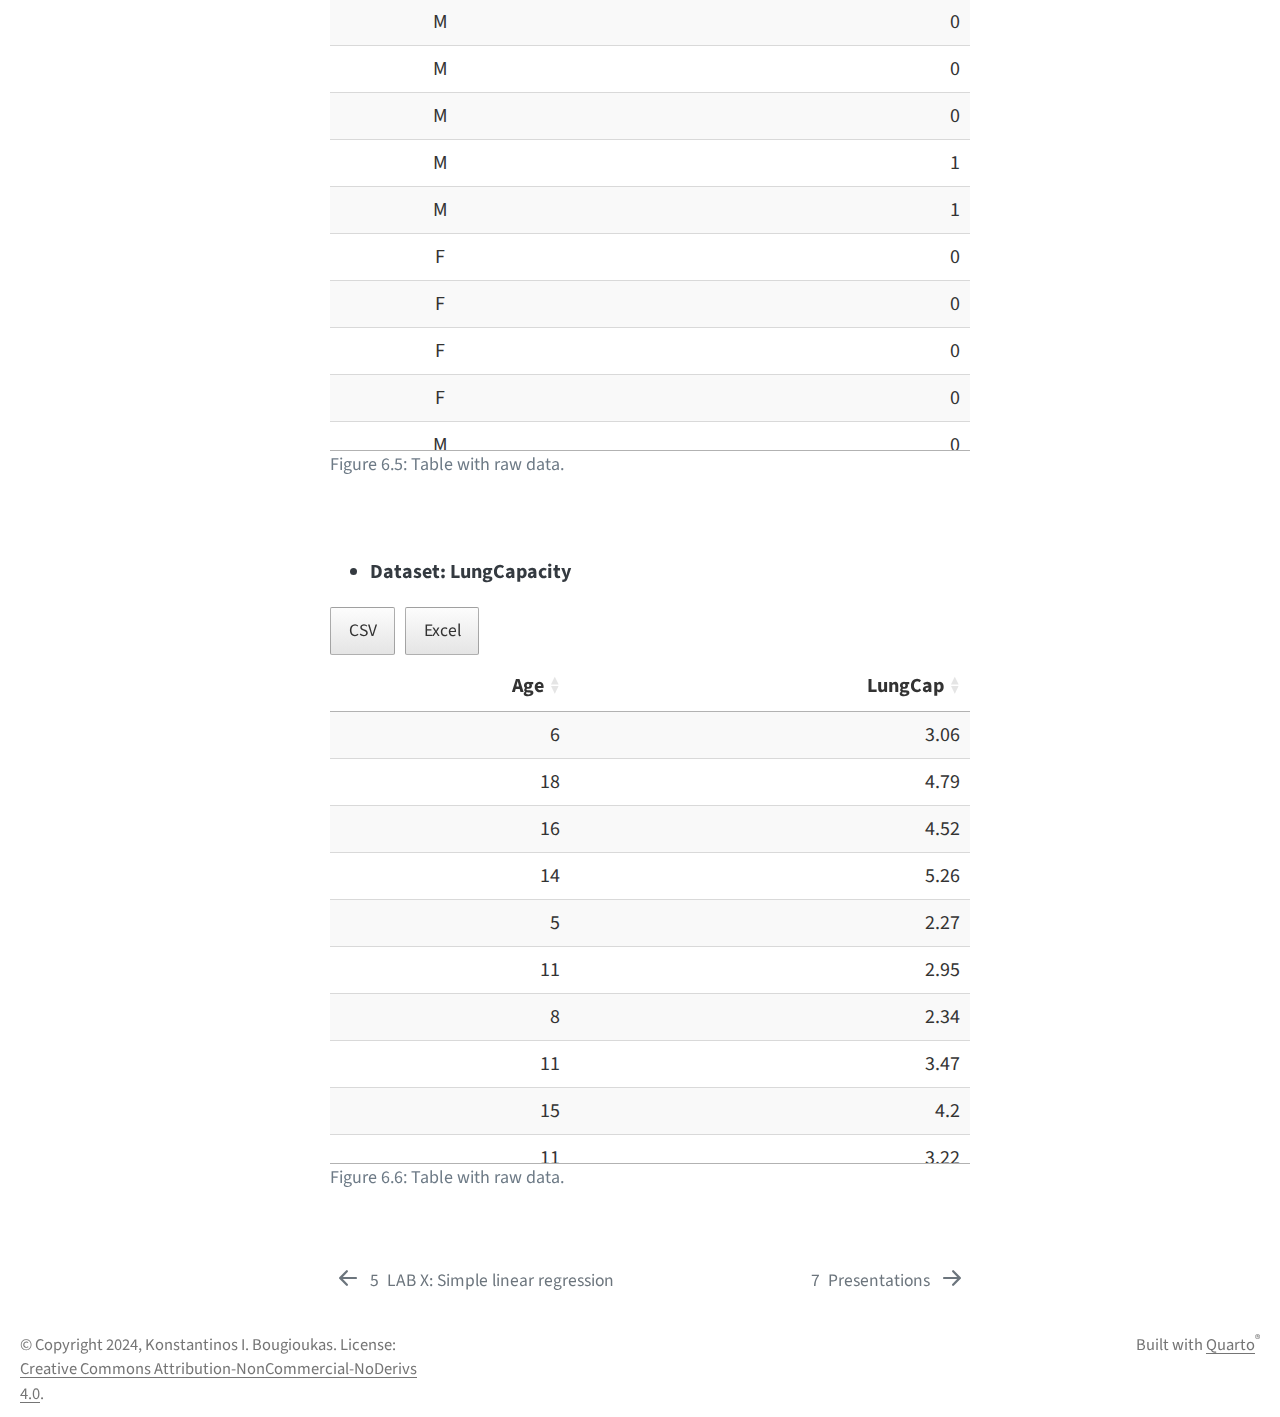
==== commit b6dd058b: "0.1.55" ====
--- a/_book/data.html
+++ b/_book/data.html
@@ -7,7 +7,7 @@
 <meta name="viewport" content="width=device-width, initial-scale=1.0, user-scalable=yes">
 
 
-<title>5&nbsp; Data – Basic Statistics for the Social Sciences</title>
+<title>6&nbsp; Data – Basic Statistics for the Social Sciences</title>
 <style>
 code{white-space: pre-wrap;}
 span.smallcaps{font-variant: small-caps;}
@@ -31,7 +31,7 @@
 <script src="site_libs/quarto-search/quarto-search.js"></script>
 <meta name="quarto:offset" content="./">
 <link href="./presentations.html" rel="next">
-<link href="./lab4.html" rel="prev">
+<link href="./lab10.html" rel="prev">
 <link href="./images/cover.png" rel="icon" type="image/png">
 <script src="site_libs/quarto-html/quarto.js"></script>
 <script src="site_libs/quarto-html/popper.min.js"></script>
@@ -118,7 +118,7 @@
       <button type="button" class="quarto-btn-toggle btn" data-bs-toggle="collapse" role="button" data-bs-target=".quarto-sidebar-collapse-item" aria-controls="quarto-sidebar" aria-expanded="false" aria-label="Toggle sidebar navigation" onclick="if (window.quartoToggleHeadroom) { window.quartoToggleHeadroom(); }">
         <i class="bi bi-layout-text-sidebar-reverse"></i>
       </button>
-        <nav class="quarto-page-breadcrumbs" aria-label="breadcrumb"><ol class="breadcrumb"><li class="breadcrumb-item"><a href="./lab1.html">Jamovi LAB</a></li><li class="breadcrumb-item"><a href="./data.html"><span class="chapter-number">5</span>&nbsp; <span class="chapter-title">Data</span></a></li></ol></nav>
+        <nav class="quarto-page-breadcrumbs" aria-label="breadcrumb"><ol class="breadcrumb"><li class="breadcrumb-item"><a href="./lab1.html">Jamovi LAB</a></li><li class="breadcrumb-item"><a href="./data.html"><span class="chapter-number">6</span>&nbsp; <span class="chapter-title">Data</span></a></li></ol></nav>
         <a class="flex-grow-1" role="navigation" data-bs-toggle="collapse" data-bs-target=".quarto-sidebar-collapse-item" aria-controls="quarto-sidebar" aria-expanded="false" aria-label="Toggle sidebar navigation" onclick="if (window.quartoToggleHeadroom) { window.quartoToggleHeadroom(); }">      
         </a>
       <button type="button" class="btn quarto-search-button" aria-label="Search" onclick="window.quartoOpenSearch();">
@@ -195,14 +195,20 @@
 </li>
           <li class="sidebar-item">
   <div class="sidebar-item-container"> 
+  <a href="./lab10.html" class="sidebar-item-text sidebar-link">
+ <span class="menu-text"><span class="chapter-number">5</span>&nbsp; <span class="chapter-title">LAB X: Simple linear regression</span></span></a>
+  </div>
+</li>
+          <li class="sidebar-item">
+  <div class="sidebar-item-container"> 
   <a href="./data.html" class="sidebar-item-text sidebar-link active">
- <span class="menu-text"><span class="chapter-number">5</span>&nbsp; <span class="chapter-title">Data</span></span></a>
+ <span class="menu-text"><span class="chapter-number">6</span>&nbsp; <span class="chapter-title">Data</span></span></a>
   </div>
 </li>
           <li class="sidebar-item">
   <div class="sidebar-item-container"> 
   <a href="./presentations.html" class="sidebar-item-text sidebar-link">
- <span class="menu-text"><span class="chapter-number">6</span>&nbsp; <span class="chapter-title">Presentations</span></span></a>
+ <span class="menu-text"><span class="chapter-number">7</span>&nbsp; <span class="chapter-title">Presentations</span></span></a>
   </div>
 </li>
       </ul>
@@ -224,9 +230,9 @@
 <!-- main -->
 <main class="content" id="quarto-document-content">
 
-<header id="title-block-header" class="quarto-title-block default"><nav class="quarto-page-breadcrumbs quarto-title-breadcrumbs d-none d-lg-block" aria-label="breadcrumb"><ol class="breadcrumb"><li class="breadcrumb-item"><a href="./lab1.html">Jamovi LAB</a></li><li class="breadcrumb-item"><a href="./data.html"><span class="chapter-number">5</span>&nbsp; <span class="chapter-title">Data</span></a></li></ol></nav>
+<header id="title-block-header" class="quarto-title-block default"><nav class="quarto-page-breadcrumbs quarto-title-breadcrumbs d-none d-lg-block" aria-label="breadcrumb"><ol class="breadcrumb"><li class="breadcrumb-item"><a href="./lab1.html">Jamovi LAB</a></li><li class="breadcrumb-item"><a href="./data.html"><span class="chapter-number">6</span>&nbsp; <span class="chapter-title">Data</span></a></li></ol></nav>
 <div class="quarto-title">
-<h1 class="title"><span class="chapter-number">5</span>&nbsp; <span class="chapter-title">Data</span></h1>
+<h1 class="title"><span class="chapter-number">6</span>&nbsp; <span class="chapter-title">Data</span></h1>
 </div>
 
 
@@ -251,11 +257,11 @@
 <div id="fig-creatinine" class="cell-output-display quarto-float quarto-figure quarto-figure-center anchored">
 <figure class="quarto-float quarto-float-fig figure">
 <div aria-describedby="fig-creatinine-caption-0ceaefa1-69ba-4598-a22c-09a6ac19f8ca">
-<div class="datatables html-widget html-fill-item" id="htmlwidget-ac5d3b7dfdec0a44dfc9" style="width:100%;height:auto;"></div>
-<script type="application/json" data-for="htmlwidget-ac5d3b7dfdec0a44dfc9">{"x":{"filter":"none","vertical":false,"extensions":["Scroller","Buttons"],"data":[[0.97,1.27,0.93,0.95,0.84,1.27,0.47,0.61,1.07,1.23,0.8100000000000001,1.19,1.01,0.49,0.9,0.53,0.45,1.88,1.23,1.1]],"container":"<table class=\"display\">\n  <thead>\n    <tr>\n      <th>creatinine<\/th>\n    <\/tr>\n  <\/thead>\n<\/table>","options":{"deferRender":false,"dom":"Bt","scrollY":452,"scroller":true,"scrollX":true,"pageLength":10,"buttons":[{"extend":"csv","filename":"creatinine"},{"extend":"excel","filename":"creatinine","title":null}],"columnDefs":[{"className":"dt-right","targets":0},{"name":"creatinine","targets":0}],"order":[],"autoWidth":false,"orderClasses":false}},"evals":[],"jsHooks":[]}</script>
+<div class="datatables html-widget html-fill-item" id="htmlwidget-a359d110162113dc35c1" style="width:100%;height:auto;"></div>
+<script type="application/json" data-for="htmlwidget-a359d110162113dc35c1">{"x":{"filter":"none","vertical":false,"extensions":["Scroller","Buttons"],"data":[[0.97,1.27,0.93,0.95,0.84,1.27,0.47,0.61,1.07,1.23,0.8100000000000001,1.19,1.01,0.49,0.9,0.53,0.45,1.88,1.23,1.1]],"container":"<table class=\"display\">\n  <thead>\n    <tr>\n      <th>creatinine<\/th>\n    <\/tr>\n  <\/thead>\n<\/table>","options":{"deferRender":false,"dom":"Bt","scrollY":452,"scroller":true,"scrollX":true,"pageLength":10,"buttons":[{"extend":"csv","filename":"creatinine"},{"extend":"excel","filename":"creatinine","title":null}],"columnDefs":[{"className":"dt-right","targets":0},{"name":"creatinine","targets":0}],"order":[],"autoWidth":false,"orderClasses":false}},"evals":[],"jsHooks":[]}</script>
 </div>
 <figcaption class="quarto-float-caption-bottom quarto-float-caption quarto-float-fig" id="fig-creatinine-caption-0ceaefa1-69ba-4598-a22c-09a6ac19f8ca">
-Figure&nbsp;5.1: Table with raw data.
+Figure&nbsp;6.1: Table with raw data.
 </figcaption>
 </figure>
 </div>
@@ -268,11 +274,11 @@
 <div id="fig-depression" class="cell-output-display quarto-float quarto-figure quarto-figure-center anchored">
 <figure class="quarto-float quarto-float-fig figure">
 <div aria-describedby="fig-depression-caption-0ceaefa1-69ba-4598-a22c-09a6ac19f8ca">
-<div class="datatables html-widget html-fill-item" id="htmlwidget-a51cc747216b16eeab10" style="width:100%;height:auto;"></div>
-<script type="application/json" data-for="htmlwidget-a51cc747216b16eeab10">{"x":{"filter":"none","vertical":false,"extensions":["Scroller","Buttons"],"data":[["placebo","placebo","placebo","placebo","placebo","placebo","placebo","placebo","placebo","placebo","placebo","placebo","placebo","placebo","placebo","placebo","placebo","placebo","placebo","placebo","placebo","placebo","placebo","placebo","placebo","placebo","placebo","placebo","placebo","placebo","placebo","placebo","placebo","placebo","placebo","placebo","placebo","placebo","placebo","placebo","placebo","placebo","placebo","paroxetine","paroxetine","paroxetine","paroxetine","paroxetine","paroxetine","paroxetine","paroxetine","paroxetine","paroxetine","paroxetine","paroxetine","paroxetine","paroxetine","paroxetine","paroxetine","paroxetine","paroxetine","paroxetine","paroxetine","paroxetine","paroxetine","paroxetine","paroxetine","paroxetine","paroxetine","paroxetine","paroxetine","paroxetine","paroxetine","paroxetine","paroxetine","paroxetine"],[19,21,28,22,22,28,23,17,19,20,26,23,23,22,19,28,23,14,24,20,17,21,18,19,19,15,25,22,17,26,23,20,25,25,25,24,24,21,20,20,19,21,17,18,19,26,21,21,27,22,15,18,19,25,22,22,21,18,27,22,13,23,19,16,20,16,18,18,14,24,21,16,25,22,19,24]],"container":"<table class=\"display\">\n  <thead>\n    <tr>\n      <th>intervention<\/th>\n      <th>HDRS<\/th>\n    <\/tr>\n  <\/thead>\n<\/table>","options":{"deferRender":false,"dom":"Bt","scrollY":452,"scroller":true,"scrollX":true,"pageLength":10,"buttons":[{"extend":"csv","filename":"depression"},{"extend":"excel","filename":"depression","title":null}],"columnDefs":[{"className":"dt-right","targets":1},{"name":"intervention","targets":0},{"name":"HDRS","targets":1}],"order":[],"autoWidth":false,"orderClasses":false}},"evals":[],"jsHooks":[]}</script>
+<div class="datatables html-widget html-fill-item" id="htmlwidget-1dfb9f00d8e3ed85e141" style="width:100%;height:auto;"></div>
+<script type="application/json" data-for="htmlwidget-1dfb9f00d8e3ed85e141">{"x":{"filter":"none","vertical":false,"extensions":["Scroller","Buttons"],"data":[["placebo","placebo","placebo","placebo","placebo","placebo","placebo","placebo","placebo","placebo","placebo","placebo","placebo","placebo","placebo","placebo","placebo","placebo","placebo","placebo","placebo","placebo","placebo","placebo","placebo","placebo","placebo","placebo","placebo","placebo","placebo","placebo","placebo","placebo","placebo","placebo","placebo","placebo","placebo","placebo","placebo","placebo","placebo","paroxetine","paroxetine","paroxetine","paroxetine","paroxetine","paroxetine","paroxetine","paroxetine","paroxetine","paroxetine","paroxetine","paroxetine","paroxetine","paroxetine","paroxetine","paroxetine","paroxetine","paroxetine","paroxetine","paroxetine","paroxetine","paroxetine","paroxetine","paroxetine","paroxetine","paroxetine","paroxetine","paroxetine","paroxetine","paroxetine","paroxetine","paroxetine","paroxetine"],[19,21,28,22,22,28,23,17,19,20,26,23,23,22,19,28,23,14,24,20,17,21,18,19,19,15,25,22,17,26,23,20,25,25,25,24,24,21,20,20,19,21,17,18,19,26,21,21,27,22,15,18,19,25,22,22,21,18,27,22,13,23,19,16,20,16,18,18,14,24,21,16,25,22,19,24]],"container":"<table class=\"display\">\n  <thead>\n    <tr>\n      <th>intervention<\/th>\n      <th>HDRS<\/th>\n    <\/tr>\n  <\/thead>\n<\/table>","options":{"deferRender":false,"dom":"Bt","scrollY":452,"scroller":true,"scrollX":true,"pageLength":10,"buttons":[{"extend":"csv","filename":"depression"},{"extend":"excel","filename":"depression","title":null}],"columnDefs":[{"className":"dt-right","targets":1},{"name":"intervention","targets":0},{"name":"HDRS","targets":1}],"order":[],"autoWidth":false,"orderClasses":false}},"evals":[],"jsHooks":[]}</script>
 </div>
 <figcaption class="quarto-float-caption-bottom quarto-float-caption quarto-float-fig" id="fig-depression-caption-0ceaefa1-69ba-4598-a22c-09a6ac19f8ca">
-Figure&nbsp;5.2: Table with raw data.
+Figure&nbsp;6.2: Table with raw data.
 </figcaption>
 </figure>
 </div>
@@ -285,11 +291,11 @@
 <div id="fig-weight" class="cell-output-display quarto-float quarto-figure quarto-figure-center anchored">
 <figure class="quarto-float quarto-float-fig figure">
 <div aria-describedby="fig-weight-caption-0ceaefa1-69ba-4598-a22c-09a6ac19f8ca">
-<div class="datatables html-widget html-fill-item" id="htmlwidget-d0a832098681be7cedec" style="width:100%;height:auto;"></div>
-<script type="application/json" data-for="htmlwidget-d0a832098681be7cedec">{"x":{"filter":"none","vertical":false,"extensions":["Scroller","Buttons"],"data":[[3250,2680,2960,3420,3210,2740,3250,3170,2970,3100,3087,2687,2860,3430,3210,3150,2680,2960,3440,3210,3150,2687,2960,3422,3210],[3220,2640,2940,3350,3140,2730,3220,3150,2890,2997,3003,2645,2875,3400,3220,3100,2660,2910,3400,3140,3115,2644,2880,3393,3240]],"container":"<table class=\"display\">\n  <thead>\n    <tr>\n      <th>birth_weight<\/th>\n      <th>discharge_weight<\/th>\n    <\/tr>\n  <\/thead>\n<\/table>","options":{"deferRender":false,"dom":"Bt","scrollY":452,"scroller":true,"scrollX":true,"pageLength":10,"buttons":[{"extend":"csv","filename":"weight"},{"extend":"excel","filename":"weight","title":null}],"columnDefs":[{"className":"dt-right","targets":[0,1]},{"name":"birth_weight","targets":0},{"name":"discharge_weight","targets":1}],"order":[],"autoWidth":false,"orderClasses":false}},"evals":[],"jsHooks":[]}</script>
+<div class="datatables html-widget html-fill-item" id="htmlwidget-c8657672243a2ba6518e" style="width:100%;height:auto;"></div>
+<script type="application/json" data-for="htmlwidget-c8657672243a2ba6518e">{"x":{"filter":"none","vertical":false,"extensions":["Scroller","Buttons"],"data":[[3250,2680,2960,3420,3210,2740,3250,3170,2970,3100,3087,2687,2860,3430,3210,3150,2680,2960,3440,3210,3150,2687,2960,3422,3210],[3220,2640,2940,3350,3140,2730,3220,3150,2890,2997,3003,2645,2875,3400,3220,3100,2660,2910,3400,3140,3115,2644,2880,3393,3240]],"container":"<table class=\"display\">\n  <thead>\n    <tr>\n      <th>birth_weight<\/th>\n      <th>discharge_weight<\/th>\n    <\/tr>\n  <\/thead>\n<\/table>","options":{"deferRender":false,"dom":"Bt","scrollY":452,"scroller":true,"scrollX":true,"pageLength":10,"buttons":[{"extend":"csv","filename":"weight"},{"extend":"excel","filename":"weight","title":null}],"columnDefs":[{"className":"dt-right","targets":[0,1]},{"name":"birth_weight","targets":0},{"name":"discharge_weight","targets":1}],"order":[],"autoWidth":false,"orderClasses":false}},"evals":[],"jsHooks":[]}</script>
 </div>
 <figcaption class="quarto-float-caption-bottom quarto-float-caption quarto-float-fig" id="fig-weight-caption-0ceaefa1-69ba-4598-a22c-09a6ac19f8ca">
-Figure&nbsp;5.3: Table with raw data.
+Figure&nbsp;6.3: Table with raw data.
 </figcaption>
 </figure>
 </div>
@@ -302,11 +308,11 @@
 <div id="fig-dataDWL" class="cell-output-display quarto-float quarto-figure quarto-figure-center anchored">
 <figure class="quarto-float quarto-float-fig figure">
 <div aria-describedby="fig-dataDWL-caption-0ceaefa1-69ba-4598-a22c-09a6ac19f8ca">
-<div class="datatables html-widget html-fill-item" id="htmlwidget-724c30bcfe7c91158ca1" style="width:100%;height:auto;"></div>
-<script type="application/json" data-for="htmlwidget-724c30bcfe7c91158ca1">{"x":{"filter":"none","vertical":false,"extensions":["Scroller","Buttons"],"data":[[9.9,9.6,8,4.9,10.2,9,9.800000000000001,10.8,6.2,8.300000000000001,12.9,11.8,5.5,9.300000000000001,11.5,9.5,3.8,11.5,9.199999999999999,4.5,8.9,5.2,8.199999999999999,7.5,12.7,10,10,11.7,8.199999999999999,12.7,10.8,10.2,14.4,8.699999999999999,12.2,12.9,13,15.1,14.5,13,12.5,10.8,10.5,12.2,10.9,13.2,9.5,10.6,9.9,9.5,10.5,11.8,5.8,10,11.6,11.8,7.1,9.4,13.7,13.7],["A","A","A","A","A","A","A","A","A","A","A","A","A","A","A","B","B","B","B","B","B","B","B","B","B","B","B","B","B","B","C","C","C","C","C","C","C","C","C","C","C","C","C","C","C","D","D","D","D","D","D","D","D","D","D","D","D","D","D","D"]],"container":"<table class=\"display\">\n  <thead>\n    <tr>\n      <th>WeightLoss<\/th>\n      <th>Diet<\/th>\n    <\/tr>\n  <\/thead>\n<\/table>","options":{"deferRender":false,"dom":"Bt","scrollY":452,"scroller":true,"scrollX":true,"pageLength":10,"buttons":[{"extend":"csv","filename":"dataDWL"},{"extend":"excel","filename":"dataDWL","title":null}],"columnDefs":[{"className":"dt-right","targets":0},{"name":"WeightLoss","targets":0},{"name":"Diet","targets":1}],"order":[],"autoWidth":false,"orderClasses":false}},"evals":[],"jsHooks":[]}</script>
+<div class="datatables html-widget html-fill-item" id="htmlwidget-608e35f1eca4199524f4" style="width:100%;height:auto;"></div>
+<script type="application/json" data-for="htmlwidget-608e35f1eca4199524f4">{"x":{"filter":"none","vertical":false,"extensions":["Scroller","Buttons"],"data":[[9.9,9.6,8,4.9,10.2,9,9.800000000000001,10.8,6.2,8.300000000000001,12.9,11.8,5.5,9.300000000000001,11.5,9.5,3.8,11.5,9.199999999999999,4.5,8.9,5.2,8.199999999999999,7.5,12.7,10,10,11.7,8.199999999999999,12.7,10.8,10.2,14.4,8.699999999999999,12.2,12.9,13,15.1,14.5,13,12.5,10.8,10.5,12.2,10.9,13.2,9.5,10.6,9.9,9.5,10.5,11.8,5.8,10,11.6,11.8,7.1,9.4,13.7,13.7],["A","A","A","A","A","A","A","A","A","A","A","A","A","A","A","B","B","B","B","B","B","B","B","B","B","B","B","B","B","B","C","C","C","C","C","C","C","C","C","C","C","C","C","C","C","D","D","D","D","D","D","D","D","D","D","D","D","D","D","D"]],"container":"<table class=\"display\">\n  <thead>\n    <tr>\n      <th>WeightLoss<\/th>\n      <th>Diet<\/th>\n    <\/tr>\n  <\/thead>\n<\/table>","options":{"deferRender":false,"dom":"Bt","scrollY":452,"scroller":true,"scrollX":true,"pageLength":10,"buttons":[{"extend":"csv","filename":"dataDWL"},{"extend":"excel","filename":"dataDWL","title":null}],"columnDefs":[{"className":"dt-right","targets":0},{"name":"WeightLoss","targets":0},{"name":"Diet","targets":1}],"order":[],"autoWidth":false,"orderClasses":false}},"evals":[],"jsHooks":[]}</script>
 </div>
 <figcaption class="quarto-float-caption-bottom quarto-float-caption quarto-float-fig" id="fig-dataDWL-caption-0ceaefa1-69ba-4598-a22c-09a6ac19f8ca">
-Figure&nbsp;5.4: Table with raw data.
+Figure&nbsp;6.4: Table with raw data.
 </figcaption>
 </figure>
 </div>
@@ -319,11 +325,11 @@
 <div id="fig-prematurity" class="cell-output-display quarto-float quarto-figure quarto-figure-center anchored">
 <figure class="quarto-float quarto-float-fig figure">
 <div aria-describedby="fig-prematurity-caption-0ceaefa1-69ba-4598-a22c-09a6ac19f8ca">
-<div class="datatables html-widget html-fill-item" id="htmlwidget-6665b046559b45e33e48" style="width:100%;height:auto;"></div>
-<script type="application/json" data-for="htmlwidget-6665b046559b45e33e48">{"x":{"filter":"none","vertical":false,"extensions":["Scroller","Buttons"],"data":[["M","M","M","M","M","F","F","F","F","M","M","M","M","M","M","M","M","M","M","M","M","M","M","M","F","F","F","F","F","F","F","F","F","M","M","M","M","M","M","M","M","M","M","M","M","M","M","M","F","F","F","F","F","F","F","F","M","M","M","M","M","M","M","M","M","M","M","M","M","M","M","M","F","F","F","F","F","F","F","F","F","M","M","M","M","M","M","M","M","M","M","M","M","F","F","F","F","F","F","F","F","F","F","F","F","M","M","M","M","M","M","M","M","M","F","F","F","F","F","F","F","F","F","F","F","F","F","F","F","M","M","M","M","M","M","M","M","M","M","F","F"],[0,0,0,1,1,0,0,0,0,0,0,1,0,1,0,0,1,1,0,0,0,1,0,0,1,0,1,1,1,0,0,0,0,0,0,1,0,0,0,0,1,0,1,1,1,1,0,0,0,0,0,1,0,0,0,0,0,1,0,0,0,1,0,0,0,0,1,1,1,0,0,0,0,0,1,0,0,0,0,0,0,0,0,0,0,1,1,1,1,1,1,1,1,0,0,1,1,0,0,0,0,0,0,0,0,0,0,0,0,0,0,1,0,0,0,1,1,0,0,0,1,1,0,0,0,0,0,0,0,0,1,1,0,1,1,1,1,0,0,0,0]],"container":"<table class=\"display\">\n  <thead>\n    <tr>\n      <th>gender<\/th>\n      <th>premature_birth<\/th>\n    <\/tr>\n  <\/thead>\n<\/table>","options":{"deferRender":false,"dom":"Bt","scrollY":452,"scroller":true,"scrollX":true,"pageLength":10,"buttons":[{"extend":"csv","filename":"prematurity"},{"extend":"excel","filename":"prematurity","title":null}],"columnDefs":[{"className":"dt-right","targets":1},{"name":"gender","targets":0},{"name":"premature_birth","targets":1}],"order":[],"autoWidth":false,"orderClasses":false}},"evals":[],"jsHooks":[]}</script>
+<div class="datatables html-widget html-fill-item" id="htmlwidget-5bedd47a3428d25ba7fa" style="width:100%;height:auto;"></div>
+<script type="application/json" data-for="htmlwidget-5bedd47a3428d25ba7fa">{"x":{"filter":"none","vertical":false,"extensions":["Scroller","Buttons"],"data":[["M","M","M","M","M","F","F","F","F","M","M","M","M","M","M","M","M","M","M","M","M","M","M","M","F","F","F","F","F","F","F","F","F","M","M","M","M","M","M","M","M","M","M","M","M","M","M","M","F","F","F","F","F","F","F","F","M","M","M","M","M","M","M","M","M","M","M","M","M","M","M","M","F","F","F","F","F","F","F","F","F","M","M","M","M","M","M","M","M","M","M","M","M","F","F","F","F","F","F","F","F","F","F","F","F","M","M","M","M","M","M","M","M","M","F","F","F","F","F","F","F","F","F","F","F","F","F","F","F","M","M","M","M","M","M","M","M","M","M","F","F"],[0,0,0,1,1,0,0,0,0,0,0,1,0,1,0,0,1,1,0,0,0,1,0,0,1,0,1,1,1,0,0,0,0,0,0,1,0,0,0,0,1,0,1,1,1,1,0,0,0,0,0,1,0,0,0,0,0,1,0,0,0,1,0,0,0,0,1,1,1,0,0,0,0,0,1,0,0,0,0,0,0,0,0,0,0,1,1,1,1,1,1,1,1,0,0,1,1,0,0,0,0,0,0,0,0,0,0,0,0,0,0,1,0,0,0,1,1,0,0,0,1,1,0,0,0,0,0,0,0,0,1,1,0,1,1,1,1,0,0,0,0]],"container":"<table class=\"display\">\n  <thead>\n    <tr>\n      <th>gender<\/th>\n      <th>premature_birth<\/th>\n    <\/tr>\n  <\/thead>\n<\/table>","options":{"deferRender":false,"dom":"Bt","scrollY":452,"scroller":true,"scrollX":true,"pageLength":10,"buttons":[{"extend":"csv","filename":"prematurity"},{"extend":"excel","filename":"prematurity","title":null}],"columnDefs":[{"className":"dt-right","targets":1},{"name":"gender","targets":0},{"name":"premature_birth","targets":1}],"order":[],"autoWidth":false,"orderClasses":false}},"evals":[],"jsHooks":[]}</script>
 </div>
 <figcaption class="quarto-float-caption-bottom quarto-float-caption quarto-float-fig" id="fig-prematurity-caption-0ceaefa1-69ba-4598-a22c-09a6ac19f8ca">
-Figure&nbsp;5.5: Table with raw data.
+Figure&nbsp;6.5: Table with raw data.
 </figcaption>
 </figure>
 </div>
@@ -336,11 +342,11 @@
 <div id="fig-LungCapacity" class="cell-output-display quarto-float quarto-figure quarto-figure-center anchored">
 <figure class="quarto-float quarto-float-fig figure">
 <div aria-describedby="fig-LungCapacity-caption-0ceaefa1-69ba-4598-a22c-09a6ac19f8ca">
-<div class="datatables html-widget html-fill-item" id="htmlwidget-d1d5cd80de651f300022" style="width:100%;height:auto;"></div>
-<script type="application/json" data-for="htmlwidget-d1d5cd80de651f300022">{"x":{"filter":"none","vertical":false,"extensions":["Scroller","Buttons"],"data":[[6,18,16,14,5,11,8,11,15,11,19,17,12,10,10,13,15,8,11,14,6,8,16,11,11,12,12,9,4,18,4,13,13,13,12,10,6,9,11,17,14,17,8,12,6,11,11,12,17,7,15,15,11,10,18,6,13,19,9,12,12,14,9,13,13,13,11,11,11,12,14,11,11,13,13,12,14,9,17,11,12,16,17,19,14,12,19,11,15,19,9,14,13,14,19,18,16,7,16,10,13,14,13,16,16,5,16,12,7,7,15,18,8,3,15,15,7,18,8,17,16,12,17,16,19,12,17,19,12,12,15,17,13,12,16,13,15,15,14,13,6,18,18,18,9,17,14,14,14,3,11,8,9,8,16,7,11,5,16,11,16,10,12,19,7,8,13,17,9,8,15,6,14,10,17,15,10,16,17,17,13,17,15,16,18,10,16,8,14,4,17,15,10,13,16,17,19,11,8,12,13,16,15,18,8,5,10,8,13,7,11,15,10,15,8,7,10,18,15,19,14,3,6,12,14,8,15,5,3,11,11,13,18,19,15,18,8,11,17,14,12,14,8,12,11,6,9,11,18,18,19,9,18,9,7,8,18,11,12,11,14,14,5,12,19,9,17,10,9,9,10,14,14,12,17,10,12,13,11,12,17,14,15,8,13,11,10,6,10,18,6,18,3,15,13,19,11,13,5,8,18,13,10,18,12,9,15,14,8,19,7,13,14,19,9,12,10,3,13,16,13,10,15,11,11,19,15,11,19,8,7,10,13,14,14,9,11,13,15,18,15,13,9,8,7,17,11,12,9,14,8,16,17,9,12,19,17,15,12,7,8,15,18,11,10,9,11,16,16,18,16,10,13,16,18,9,13,11,5,6,12,9,15,13,16,18,11,13,7,4,13,16,17,10,11,7,11,16,13,8,3,12,15,8,4,13,7,15,15,18,7,13,18,19,10,6,13,14,15,5,12,17,8,12,12,12,7,19,17,16,6,12,6,6,14,15,7,14,16,11,9,19,17,15,13,5,11,11,10,13,10,9,15,13,17,5,14,10,13,8,17,13,10,10,16,5,15,11,12,19,10,18,13,15,16,17,14,9,16,16,16,16,12,16,7,18,4,19,11,15,8,15,5,6,19,14,14,7,15,13,9,13,18,5,14,7,18,17,14,13,11,12,18,3,14,9,10,9,15,14,16,12,9,13,15,11,6,12,17,12,3,12,7,12,8,9,15,11,15,12,9,10,6,12,14,15,8,19,12,7,17,7,12,13,15,15,6,13,19,12,9,17,19,10,12,14,12,18,5,19,17,13,9,7,16,16,17,17,18,7,7,12,12,8,8,14,11,17,13,13,15,5,10,15,11,3,6,7,12,14,13,19,15,14,7,16,16,16,7,7,16,15,12,6,11,13,15,13,18,15,3,16,12,12,5,12,14,6,19,9,11,10,7,16,5,8,15,10,10,13,18,12,13,19,10,19,16,13,13,14,9,8,10,13,12,6,14,18,14,3,16,10,12,10,16,10,8,10,5,8,8,18,6,10,14,17,18,14,14,10,13,18,11,15,19,16,16,15,8,7,12,10,13,7,13,14,9,16,15,13,10,14,12,7,15,19,15,12,15,10,17,5,3,14,16,19,11,16,17,9,9,18,11,15,10],[3.06,4.79,4.52,5.26,2.27,2.95,2.34,3.47,4.2,3.22,5.44,5.17,3.09,2.84,3.7,4.51,3.73,2.39,3.32,4.51,1.88,2.52,4.74,4.13,4.44,3.95,3.19,4.27,0.53,4.96,2.2,3.66,5.02,5.22,4.09,4.18,1.99,4.15,2.99,5.36,3.89,5.07,2.78,3.44,0.75,3.17,3.62,3.79,6.13,3.48,4.55,5.88,3.5,2.31,5.78,2.01,3.88,5.39,2.19,3.7,3.17,4.35,3.29,3.24,4,3.48,2.54,3.49,4.07,3.74,4.02,4.59,2.43,3.7,2.96,2.35,3.55,2.78,4.76,5.11,3.48,5.63,5.7,5.48,2.93,2.9,6.57,3.67,3.54,5.48,3.29,4.35,4.61,4.57,5.56,5.12,3.57,3.29,5.05,2.89,3.8,4.37,1.63,5.07,3.76,1.62,5.15,4.08,3.05,1.47,4.93,5.75,0.88,2.78,4.32,4.25,1.77,4.86,3.16,5.57,4.05,3.05,6.25,5.47,6.13,3.7,4.99,5.54,1.73,3.15,4.93,6.12,3.53,4.07,5.04,2.24,3.57,4.81,3.05,4.48,2.35,4.68,4.83,5.87,3.24,5.6,4.08,5.37,3.89,0.24,2.4,3.05,3.18,2.14,4.39,1.35,4.42,2.63,4.9,3.13,4.6,2.32,4.96,5.13,2.44,2.09,3.57,3.95,2.86,2.05,4.19,2.05,4.15,3.05,4.34,4.47,3.17,5.18,4.66,4.65,4.02,5.62,4.96,4.7,4.02,3.41,3.96,2.6,3.75,1.36,4.9,4.41,3.53,4.08,5.31,5.74,6.16,3.71,1.21,3.58,4.52,5.78,5.5,4.73,1.85,2.77,2.38,2.82,4.48,3.03,3.89,5.1,2.91,4.45,3.43,2.77,1.95,5.17,3.48,4.96,3.11,0.5600000000000001,1.4,4.26,3.83,3.44,5.24,1.47,2.22,2.77,3.75,3.45,4.39,5.26,4.08,4.65,2.71,3.75,4.48,5.16,4.58,4.71,3.11,4.07,4.5,1.81,3.79,3.54,5.06,4.79,5.31,3.44,5.91,3.61,2.51,2.65,5.23,3.8,4.71,3.5,4.19,5.62,2.29,2.45,4.81,2.47,4.25,3.48,3.77,4.15,2.89,4.16,4.12,3.3,4.44,3.5,4.16,3.17,3.43,4.6,4.02,5.19,4.59,2.26,4.89,2.93,3.79,1.43,2.9,4.52,3.34,4.94,2.59,5.39,3.38,5.77,3.18,4.13,1.24,3.5,3.88,3.24,3.1,4.98,3.13,3.1,4.01,5.17,2.87,3.95,1.17,4.58,4.15,6.2,3.08,3.45,1.85,0.49,3.21,5.19,3.61,3.42,4.21,4.33,2.46,5.24,3.94,1.72,4.55,2.13,1.96,2.84,4.76,5.09,3.49,2.48,4.2,5.16,4.64,4.85,3.51,2.99,2.63,0.77,2.39,4.78,2.24,2.38,1.62,4.01,2.67,5.52,5.02,2.24,3.58,3.67,5.54,3.94,3.15,1.74,1.88,4.76,4.83,3.44,2.86,2.95,4.4,4.25,4.09,5.51,5.24,3.64,3.28,5.07,6.8,2.92,3.7,4.08,2.32,1.99,2.77,3.49,4.15,3.79,5.24,5.02,2.44,3.06,2.54,1.61,3.09,5.36,5.51,3.18,3.68,2.7,3.23,4.97,4.13,2.12,0.95,2.52,3.99,0.9,1.53,4.15,1.25,5.75,4.78,5.44,2.67,4.1,4.39,5.2,3.84,1.5,3.53,4.31,4.67,1.06,4.27,5.31,2.82,3.69,4.05,2.78,2.57,5.81,5.31,4.47,3.32,2.6,1.85,2.39,4.94,5.35,1.36,3.99,4.97,4.7,2.48,4.61,4.64,3.93,3.64,2.91,2.98,4.66,2.05,3.75,2.06,2.09,6.19,4.94,5.45,0.91,3.23,3.11,3.77,3.64,4.07,4.72,3.37,4.54,5.06,1.5,4.31,4.86,3.31,4.92,3.71,5.97,5.04,5.22,4.28,3.82,4.58,3.29,3.99,4.51,2.69,4.91,4.25,4.58,2.98,5.49,1.12,4.78,2.87,3.18,2.01,6.1,1.36,2.54,6.94,4.26,3.95,1.29,3.84,3.74,2.89,3.79,5.02,1.38,4.07,2.12,4.31,6.33,4.87,5.7,4.27,3.17,5.44,0.79,2.95,3.82,3.92,4.41,4.68,3.06,4.6,4.66,4.83,3.9,4.92,3.95,2.47,4.26,4.55,3.34,1.93,4.02,2.73,3.87,2.87,3.26,3.75,3.57,5.83,5.65,3.22,3.24,3.28,3.73,5.29,4.53,3.99,5.1,3.61,3.62,4.87,0.84,4.27,3.8,4.06,4.19,1.29,3.36,5,3.11,3.74,3.92,4.83,2.15,3.79,3.42,4.12,5.06,0.63,6.33,5.63,4.08,3.26,1.06,4.74,6.17,5.83,5.06,4.31,3.89,2.44,3.79,2.86,2.11,2.53,4.18,4.22,5.86,4.48,3.95,4.33,1.06,3.8,4.12,3.7,0.6899999999999999,1.86,1.34,4.25,2.97,5.58,5.58,4.44,3.63,1.25,4.06,4.67,5.12,2.28,2.01,4.61,4.05,4.07,1.75,3.92,3.84,5.05,3.62,4.34,3.9,1.74,5.03,3.88,3.63,1.29,3.95,4.37,1.38,3.95,1.75,3.04,4.15,2.67,4.83,0.96,2.92,4.28,3.31,2.38,3.57,6.88,3.3,3.76,5.15,3.47,6.33,3.71,4.31,3.23,3.05,3.1,2.92,2.64,3.69,4.21,2.19,2.66,4.74,3.08,1.54,5.31,3.47,3.99,2.63,4.92,3.7,3.57,3.81,1.24,2.16,2.35,5.34,2.9,2.82,3.54,5.74,6.31,4.35,3.84,1.86,4.74,4.65,2.76,4.03,6.01,4.16,2.91,3.54,2.11,2.22,2.09,2.93,2.86,0.92,3.19,3.9,3.02,3.05,3.76,3.51,3.12,4.92,4.58,1.7,2.95,5.88,4.34,2.5,3.26,2.29,5.83,2.19,1.62,4.41,4.7,4.13,3.35,4.18,3.4,3.47,2.71,4.28,1.82,4.65,3.36]],"container":"<table class=\"display\">\n  <thead>\n    <tr>\n      <th>Age<\/th>\n      <th>LungCap<\/th>\n    <\/tr>\n  <\/thead>\n<\/table>","options":{"deferRender":false,"dom":"Bt","scrollY":452,"scroller":true,"scrollX":true,"pageLength":10,"buttons":[{"extend":"csv","filename":"LungCapacity"},{"extend":"excel","filename":"LungCapacity","title":null}],"columnDefs":[{"className":"dt-right","targets":[0,1]},{"name":"Age","targets":0},{"name":"LungCap","targets":1}],"order":[],"autoWidth":false,"orderClasses":false}},"evals":[],"jsHooks":[]}</script>
+<div class="datatables html-widget html-fill-item" id="htmlwidget-c4d594d95d45f3b4b9f0" style="width:100%;height:auto;"></div>
+<script type="application/json" data-for="htmlwidget-c4d594d95d45f3b4b9f0">{"x":{"filter":"none","vertical":false,"extensions":["Scroller","Buttons"],"data":[[6,18,16,14,5,11,8,11,15,11,19,17,12,10,10,13,15,8,11,14,6,8,16,11,11,12,12,9,4,18,4,13,13,13,12,10,6,9,11,17,14,17,8,12,6,11,11,12,17,7,15,15,11,10,18,6,13,19,9,12,12,14,9,13,13,13,11,11,11,12,14,11,11,13,13,12,14,9,17,11,12,16,17,19,14,12,19,11,15,19,9,14,13,14,19,18,16,7,16,10,13,14,13,16,16,5,16,12,7,7,15,18,8,3,15,15,7,18,8,17,16,12,17,16,19,12,17,19,12,12,15,17,13,12,16,13,15,15,14,13,6,18,18,18,9,17,14,14,14,3,11,8,9,8,16,7,11,5,16,11,16,10,12,19,7,8,13,17,9,8,15,6,14,10,17,15,10,16,17,17,13,17,15,16,18,10,16,8,14,4,17,15,10,13,16,17,19,11,8,12,13,16,15,18,8,5,10,8,13,7,11,15,10,15,8,7,10,18,15,19,14,3,6,12,14,8,15,5,3,11,11,13,18,19,15,18,8,11,17,14,12,14,8,12,11,6,9,11,18,18,19,9,18,9,7,8,18,11,12,11,14,14,5,12,19,9,17,10,9,9,10,14,14,12,17,10,12,13,11,12,17,14,15,8,13,11,10,6,10,18,6,18,3,15,13,19,11,13,5,8,18,13,10,18,12,9,15,14,8,19,7,13,14,19,9,12,10,3,13,16,13,10,15,11,11,19,15,11,19,8,7,10,13,14,14,9,11,13,15,18,15,13,9,8,7,17,11,12,9,14,8,16,17,9,12,19,17,15,12,7,8,15,18,11,10,9,11,16,16,18,16,10,13,16,18,9,13,11,5,6,12,9,15,13,16,18,11,13,7,4,13,16,17,10,11,7,11,16,13,8,3,12,15,8,4,13,7,15,15,18,7,13,18,19,10,6,13,14,15,5,12,17,8,12,12,12,7,19,17,16,6,12,6,6,14,15,7,14,16,11,9,19,17,15,13,5,11,11,10,13,10,9,15,13,17,5,14,10,13,8,17,13,10,10,16,5,15,11,12,19,10,18,13,15,16,17,14,9,16,16,16,16,12,16,7,18,4,19,11,15,8,15,5,6,19,14,14,7,15,13,9,13,18,5,14,7,18,17,14,13,11,12,18,3,14,9,10,9,15,14,16,12,9,13,15,11,6,12,17,12,3,12,7,12,8,9,15,11,15,12,9,10,6,12,14,15,8,19,12,7,17,7,12,13,15,15,6,13,19,12,9,17,19,10,12,14,12,18,5,19,17,13,9,7,16,16,17,17,18,7,7,12,12,8,8,14,11,17,13,13,15,5,10,15,11,3,6,7,12,14,13,19,15,14,7,16,16,16,7,7,16,15,12,6,11,13,15,13,18,15,3,16,12,12,5,12,14,6,19,9,11,10,7,16,5,8,15,10,10,13,18,12,13,19,10,19,16,13,13,14,9,8,10,13,12,6,14,18,14,3,16,10,12,10,16,10,8,10,5,8,8,18,6,10,14,17,18,14,14,10,13,18,11,15,19,16,16,15,8,7,12,10,13,7,13,14,9,16,15,13,10,14,12,7,15,19,15,12,15,10,17,5,3,14,16,19,11,16,17,9,9,18,11,15,10],[3.06,4.79,4.52,5.26,2.27,2.95,2.34,3.47,4.2,3.22,5.44,5.17,3.09,2.84,3.7,4.51,3.73,2.39,3.32,4.51,1.88,2.52,4.74,4.13,4.44,3.95,3.19,4.27,0.53,4.96,2.2,3.66,5.02,5.22,4.09,4.18,1.99,4.15,2.99,5.36,3.89,5.07,2.78,3.44,0.75,3.17,3.62,3.79,6.13,3.48,4.55,5.88,3.5,2.31,5.78,2.01,3.88,5.39,2.19,3.7,3.17,4.35,3.29,3.24,4,3.48,2.54,3.49,4.07,3.74,4.02,4.59,2.43,3.7,2.96,2.35,3.55,2.78,4.76,5.11,3.48,5.63,5.7,5.48,2.93,2.9,6.57,3.67,3.54,5.48,3.29,4.35,4.61,4.57,5.56,5.12,3.57,3.29,5.05,2.89,3.8,4.37,1.63,5.07,3.76,1.62,5.15,4.08,3.05,1.47,4.93,5.75,0.88,2.78,4.32,4.25,1.77,4.86,3.16,5.57,4.05,3.05,6.25,5.47,6.13,3.7,4.99,5.54,1.73,3.15,4.93,6.12,3.53,4.07,5.04,2.24,3.57,4.81,3.05,4.48,2.35,4.68,4.83,5.87,3.24,5.6,4.08,5.37,3.89,0.24,2.4,3.05,3.18,2.14,4.39,1.35,4.42,2.63,4.9,3.13,4.6,2.32,4.96,5.13,2.44,2.09,3.57,3.95,2.86,2.05,4.19,2.05,4.15,3.05,4.34,4.47,3.17,5.18,4.66,4.65,4.02,5.62,4.96,4.7,4.02,3.41,3.96,2.6,3.75,1.36,4.9,4.41,3.53,4.08,5.31,5.74,6.16,3.71,1.21,3.58,4.52,5.78,5.5,4.73,1.85,2.77,2.38,2.82,4.48,3.03,3.89,5.1,2.91,4.45,3.43,2.77,1.95,5.17,3.48,4.96,3.11,0.5600000000000001,1.4,4.26,3.83,3.44,5.24,1.47,2.22,2.77,3.75,3.45,4.39,5.26,4.08,4.65,2.71,3.75,4.48,5.16,4.58,4.71,3.11,4.07,4.5,1.81,3.79,3.54,5.06,4.79,5.31,3.44,5.91,3.61,2.51,2.65,5.23,3.8,4.71,3.5,4.19,5.62,2.29,2.45,4.81,2.47,4.25,3.48,3.77,4.15,2.89,4.16,4.12,3.3,4.44,3.5,4.16,3.17,3.43,4.6,4.02,5.19,4.59,2.26,4.89,2.93,3.79,1.43,2.9,4.52,3.34,4.94,2.59,5.39,3.38,5.77,3.18,4.13,1.24,3.5,3.88,3.24,3.1,4.98,3.13,3.1,4.01,5.17,2.87,3.95,1.17,4.58,4.15,6.2,3.08,3.45,1.85,0.49,3.21,5.19,3.61,3.42,4.21,4.33,2.46,5.24,3.94,1.72,4.55,2.13,1.96,2.84,4.76,5.09,3.49,2.48,4.2,5.16,4.64,4.85,3.51,2.99,2.63,0.77,2.39,4.78,2.24,2.38,1.62,4.01,2.67,5.52,5.02,2.24,3.58,3.67,5.54,3.94,3.15,1.74,1.88,4.76,4.83,3.44,2.86,2.95,4.4,4.25,4.09,5.51,5.24,3.64,3.28,5.07,6.8,2.92,3.7,4.08,2.32,1.99,2.77,3.49,4.15,3.79,5.24,5.02,2.44,3.06,2.54,1.61,3.09,5.36,5.51,3.18,3.68,2.7,3.23,4.97,4.13,2.12,0.95,2.52,3.99,0.9,1.53,4.15,1.25,5.75,4.78,5.44,2.67,4.1,4.39,5.2,3.84,1.5,3.53,4.31,4.67,1.06,4.27,5.31,2.82,3.69,4.05,2.78,2.57,5.81,5.31,4.47,3.32,2.6,1.85,2.39,4.94,5.35,1.36,3.99,4.97,4.7,2.48,4.61,4.64,3.93,3.64,2.91,2.98,4.66,2.05,3.75,2.06,2.09,6.19,4.94,5.45,0.91,3.23,3.11,3.77,3.64,4.07,4.72,3.37,4.54,5.06,1.5,4.31,4.86,3.31,4.92,3.71,5.97,5.04,5.22,4.28,3.82,4.58,3.29,3.99,4.51,2.69,4.91,4.25,4.58,2.98,5.49,1.12,4.78,2.87,3.18,2.01,6.1,1.36,2.54,6.94,4.26,3.95,1.29,3.84,3.74,2.89,3.79,5.02,1.38,4.07,2.12,4.31,6.33,4.87,5.7,4.27,3.17,5.44,0.79,2.95,3.82,3.92,4.41,4.68,3.06,4.6,4.66,4.83,3.9,4.92,3.95,2.47,4.26,4.55,3.34,1.93,4.02,2.73,3.87,2.87,3.26,3.75,3.57,5.83,5.65,3.22,3.24,3.28,3.73,5.29,4.53,3.99,5.1,3.61,3.62,4.87,0.84,4.27,3.8,4.06,4.19,1.29,3.36,5,3.11,3.74,3.92,4.83,2.15,3.79,3.42,4.12,5.06,0.63,6.33,5.63,4.08,3.26,1.06,4.74,6.17,5.83,5.06,4.31,3.89,2.44,3.79,2.86,2.11,2.53,4.18,4.22,5.86,4.48,3.95,4.33,1.06,3.8,4.12,3.7,0.6899999999999999,1.86,1.34,4.25,2.97,5.58,5.58,4.44,3.63,1.25,4.06,4.67,5.12,2.28,2.01,4.61,4.05,4.07,1.75,3.92,3.84,5.05,3.62,4.34,3.9,1.74,5.03,3.88,3.63,1.29,3.95,4.37,1.38,3.95,1.75,3.04,4.15,2.67,4.83,0.96,2.92,4.28,3.31,2.38,3.57,6.88,3.3,3.76,5.15,3.47,6.33,3.71,4.31,3.23,3.05,3.1,2.92,2.64,3.69,4.21,2.19,2.66,4.74,3.08,1.54,5.31,3.47,3.99,2.63,4.92,3.7,3.57,3.81,1.24,2.16,2.35,5.34,2.9,2.82,3.54,5.74,6.31,4.35,3.84,1.86,4.74,4.65,2.76,4.03,6.01,4.16,2.91,3.54,2.11,2.22,2.09,2.93,2.86,0.92,3.19,3.9,3.02,3.05,3.76,3.51,3.12,4.92,4.58,1.7,2.95,5.88,4.34,2.5,3.26,2.29,5.83,2.19,1.62,4.41,4.7,4.13,3.35,4.18,3.4,3.47,2.71,4.28,1.82,4.65,3.36]],"container":"<table class=\"display\">\n  <thead>\n    <tr>\n      <th>Age<\/th>\n      <th>LungCap<\/th>\n    <\/tr>\n  <\/thead>\n<\/table>","options":{"deferRender":false,"dom":"Bt","scrollY":452,"scroller":true,"scrollX":true,"pageLength":10,"buttons":[{"extend":"csv","filename":"LungCapacity"},{"extend":"excel","filename":"LungCapacity","title":null}],"columnDefs":[{"className":"dt-right","targets":[0,1]},{"name":"Age","targets":0},{"name":"LungCap","targets":1}],"order":[],"autoWidth":false,"orderClasses":false}},"evals":[],"jsHooks":[]}</script>
 </div>
 <figcaption class="quarto-float-caption-bottom quarto-float-caption quarto-float-fig" id="fig-LungCapacity-caption-0ceaefa1-69ba-4598-a22c-09a6ac19f8ca">
-Figure&nbsp;5.6: Table with raw data.
+Figure&nbsp;6.6: Table with raw data.
 </figcaption>
 </figure>
 </div>
@@ -776,13 +782,13 @@
 </script>
 <nav class="page-navigation">
   <div class="nav-page nav-page-previous">
-      <a href="./lab4.html" class="pagination-link" aria-label="LAB IV: Sampling distribution and Confidence Interval">
-        <i class="bi bi-arrow-left-short"></i> <span class="nav-page-text"><span class="chapter-number">4</span>&nbsp; <span class="chapter-title">LAB IV: Sampling distribution and Confidence Interval</span></span>
+      <a href="./lab10.html" class="pagination-link" aria-label="LAB X: Simple linear regression">
+        <i class="bi bi-arrow-left-short"></i> <span class="nav-page-text"><span class="chapter-number">5</span>&nbsp; <span class="chapter-title">LAB X: Simple linear regression</span></span>
       </a>          
   </div>
   <div class="nav-page nav-page-next">
       <a href="./presentations.html" class="pagination-link" aria-label="Presentations">
-        <span class="nav-page-text"><span class="chapter-number">6</span>&nbsp; <span class="chapter-title">Presentations</span></span> <i class="bi bi-arrow-right-short"></i>
+        <span class="nav-page-text"><span class="chapter-number">7</span>&nbsp; <span class="chapter-title">Presentations</span></span> <i class="bi bi-arrow-right-short"></i>
       </a>
   </div>
 </nav>
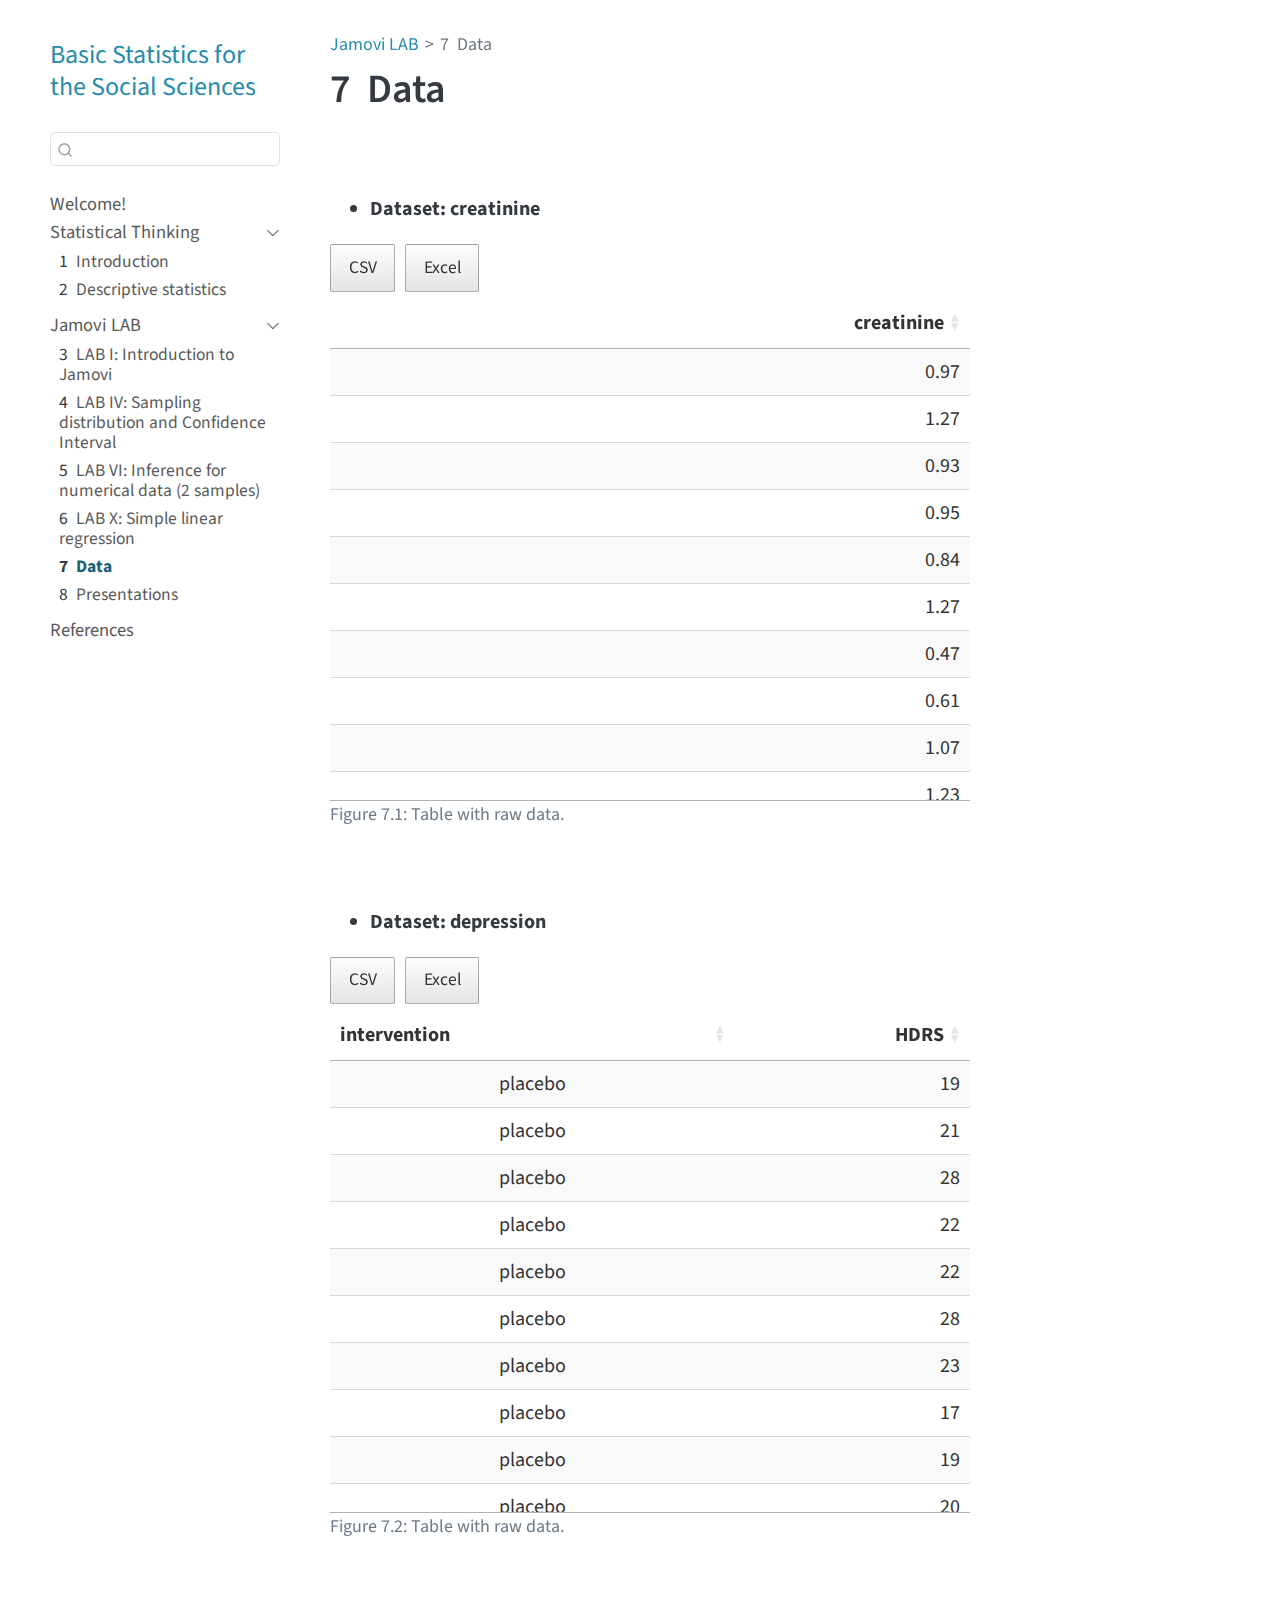
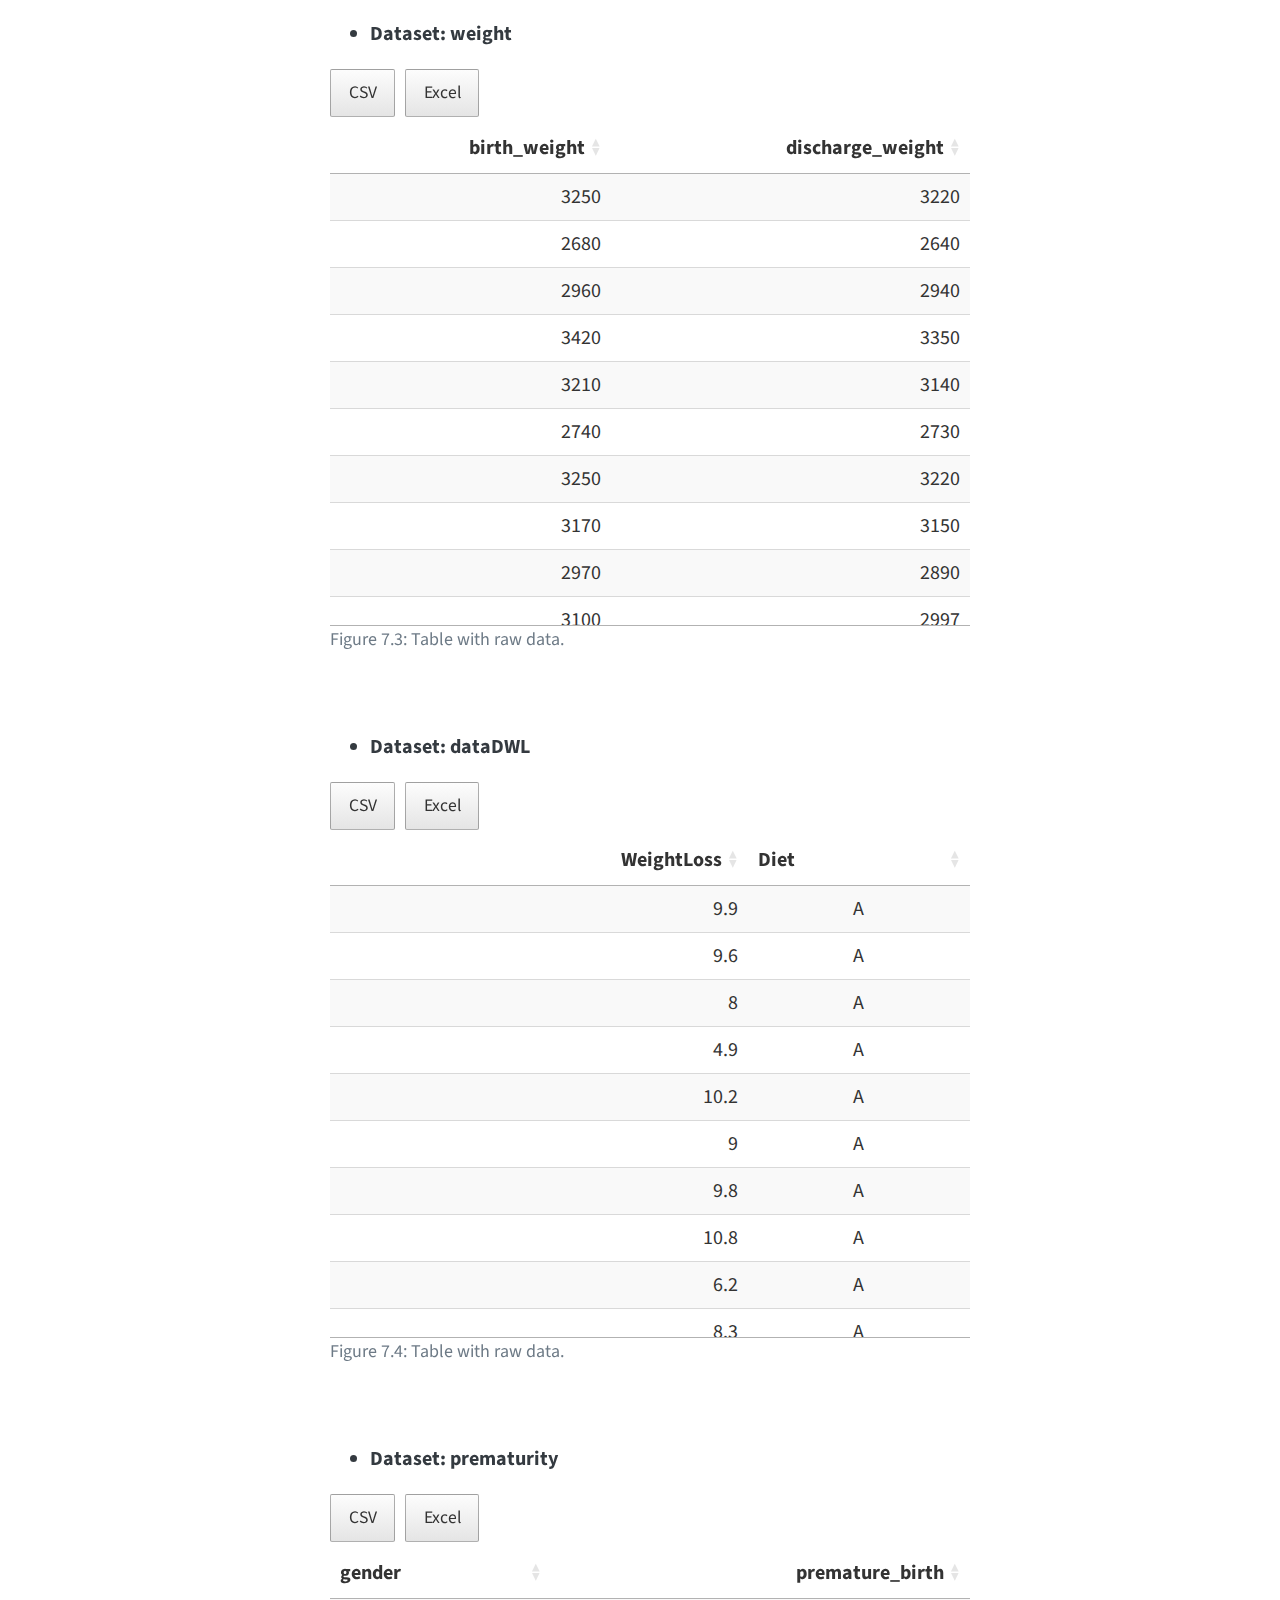
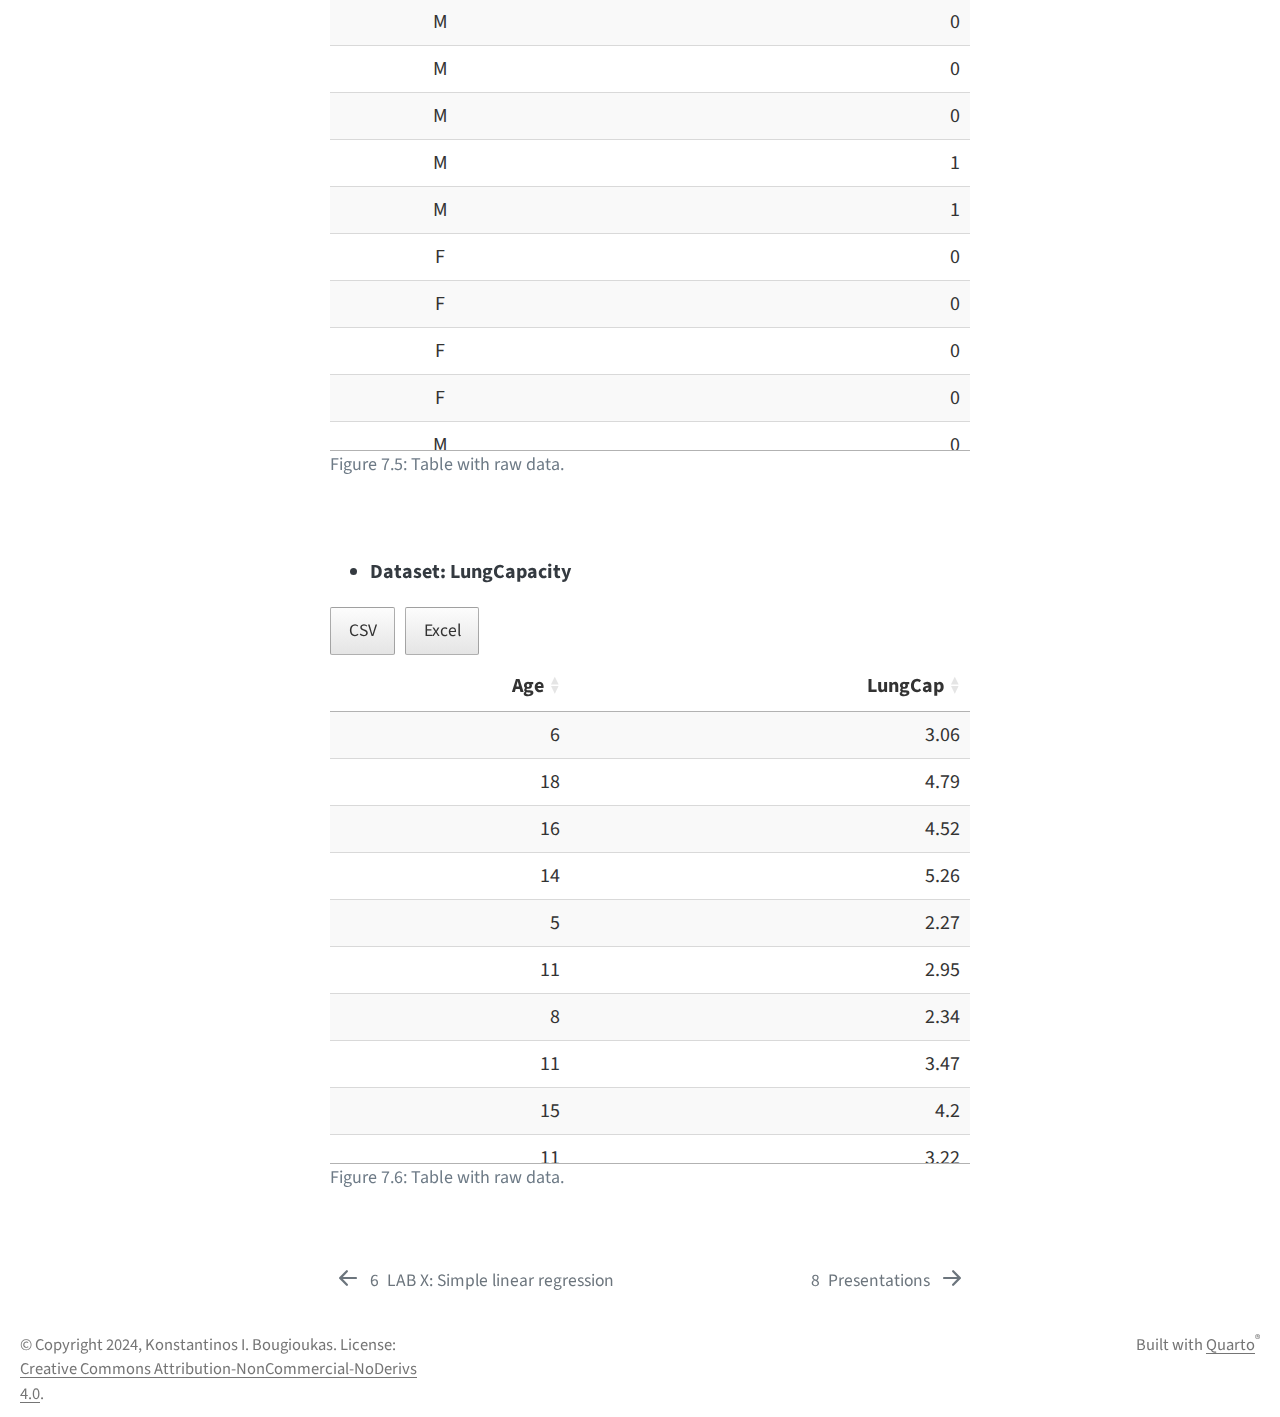
==== commit 148b9e0c: "0.1.56" ====
--- a/_book/data.html
+++ b/_book/data.html
@@ -7,7 +7,7 @@
 <meta name="viewport" content="width=device-width, initial-scale=1.0, user-scalable=yes">
 
 
-<title>6&nbsp; Data – Basic Statistics for the Social Sciences</title>
+<title>7&nbsp; Data – Basic Statistics for the Social Sciences</title>
 <style>
 code{white-space: pre-wrap;}
 span.smallcaps{font-variant: small-caps;}
@@ -118,7 +118,7 @@
       <button type="button" class="quarto-btn-toggle btn" data-bs-toggle="collapse" role="button" data-bs-target=".quarto-sidebar-collapse-item" aria-controls="quarto-sidebar" aria-expanded="false" aria-label="Toggle sidebar navigation" onclick="if (window.quartoToggleHeadroom) { window.quartoToggleHeadroom(); }">
         <i class="bi bi-layout-text-sidebar-reverse"></i>
       </button>
-        <nav class="quarto-page-breadcrumbs" aria-label="breadcrumb"><ol class="breadcrumb"><li class="breadcrumb-item"><a href="./lab1.html">Jamovi LAB</a></li><li class="breadcrumb-item"><a href="./data.html"><span class="chapter-number">6</span>&nbsp; <span class="chapter-title">Data</span></a></li></ol></nav>
+        <nav class="quarto-page-breadcrumbs" aria-label="breadcrumb"><ol class="breadcrumb"><li class="breadcrumb-item"><a href="./lab1.html">Jamovi LAB</a></li><li class="breadcrumb-item"><a href="./data.html"><span class="chapter-number">7</span>&nbsp; <span class="chapter-title">Data</span></a></li></ol></nav>
         <a class="flex-grow-1" role="navigation" data-bs-toggle="collapse" data-bs-target=".quarto-sidebar-collapse-item" aria-controls="quarto-sidebar" aria-expanded="false" aria-label="Toggle sidebar navigation" onclick="if (window.quartoToggleHeadroom) { window.quartoToggleHeadroom(); }">      
         </a>
       <button type="button" class="btn quarto-search-button" aria-label="Search" onclick="window.quartoOpenSearch();">
@@ -195,20 +195,26 @@
 </li>
           <li class="sidebar-item">
   <div class="sidebar-item-container"> 
+  <a href="./lab6.html" class="sidebar-item-text sidebar-link">
+ <span class="menu-text"><span class="chapter-number">5</span>&nbsp; <span class="chapter-title">LAB VI: Inference for numerical data (2 samples)</span></span></a>
+  </div>
+</li>
+          <li class="sidebar-item">
+  <div class="sidebar-item-container"> 
   <a href="./lab10.html" class="sidebar-item-text sidebar-link">
- <span class="menu-text"><span class="chapter-number">5</span>&nbsp; <span class="chapter-title">LAB X: Simple linear regression</span></span></a>
+ <span class="menu-text"><span class="chapter-number">6</span>&nbsp; <span class="chapter-title">LAB X: Simple linear regression</span></span></a>
   </div>
 </li>
           <li class="sidebar-item">
   <div class="sidebar-item-container"> 
   <a href="./data.html" class="sidebar-item-text sidebar-link active">
- <span class="menu-text"><span class="chapter-number">6</span>&nbsp; <span class="chapter-title">Data</span></span></a>
+ <span class="menu-text"><span class="chapter-number">7</span>&nbsp; <span class="chapter-title">Data</span></span></a>
   </div>
 </li>
           <li class="sidebar-item">
   <div class="sidebar-item-container"> 
   <a href="./presentations.html" class="sidebar-item-text sidebar-link">
- <span class="menu-text"><span class="chapter-number">7</span>&nbsp; <span class="chapter-title">Presentations</span></span></a>
+ <span class="menu-text"><span class="chapter-number">8</span>&nbsp; <span class="chapter-title">Presentations</span></span></a>
   </div>
 </li>
       </ul>
@@ -230,9 +236,9 @@
 <!-- main -->
 <main class="content" id="quarto-document-content">
 
-<header id="title-block-header" class="quarto-title-block default"><nav class="quarto-page-breadcrumbs quarto-title-breadcrumbs d-none d-lg-block" aria-label="breadcrumb"><ol class="breadcrumb"><li class="breadcrumb-item"><a href="./lab1.html">Jamovi LAB</a></li><li class="breadcrumb-item"><a href="./data.html"><span class="chapter-number">6</span>&nbsp; <span class="chapter-title">Data</span></a></li></ol></nav>
+<header id="title-block-header" class="quarto-title-block default"><nav class="quarto-page-breadcrumbs quarto-title-breadcrumbs d-none d-lg-block" aria-label="breadcrumb"><ol class="breadcrumb"><li class="breadcrumb-item"><a href="./lab1.html">Jamovi LAB</a></li><li class="breadcrumb-item"><a href="./data.html"><span class="chapter-number">7</span>&nbsp; <span class="chapter-title">Data</span></a></li></ol></nav>
 <div class="quarto-title">
-<h1 class="title"><span class="chapter-number">6</span>&nbsp; <span class="chapter-title">Data</span></h1>
+<h1 class="title"><span class="chapter-number">7</span>&nbsp; <span class="chapter-title">Data</span></h1>
 </div>
 
 
@@ -257,11 +263,11 @@
 <div id="fig-creatinine" class="cell-output-display quarto-float quarto-figure quarto-figure-center anchored">
 <figure class="quarto-float quarto-float-fig figure">
 <div aria-describedby="fig-creatinine-caption-0ceaefa1-69ba-4598-a22c-09a6ac19f8ca">
-<div class="datatables html-widget html-fill-item" id="htmlwidget-a359d110162113dc35c1" style="width:100%;height:auto;"></div>
-<script type="application/json" data-for="htmlwidget-a359d110162113dc35c1">{"x":{"filter":"none","vertical":false,"extensions":["Scroller","Buttons"],"data":[[0.97,1.27,0.93,0.95,0.84,1.27,0.47,0.61,1.07,1.23,0.8100000000000001,1.19,1.01,0.49,0.9,0.53,0.45,1.88,1.23,1.1]],"container":"<table class=\"display\">\n  <thead>\n    <tr>\n      <th>creatinine<\/th>\n    <\/tr>\n  <\/thead>\n<\/table>","options":{"deferRender":false,"dom":"Bt","scrollY":452,"scroller":true,"scrollX":true,"pageLength":10,"buttons":[{"extend":"csv","filename":"creatinine"},{"extend":"excel","filename":"creatinine","title":null}],"columnDefs":[{"className":"dt-right","targets":0},{"name":"creatinine","targets":0}],"order":[],"autoWidth":false,"orderClasses":false}},"evals":[],"jsHooks":[]}</script>
+<div class="datatables html-widget html-fill-item" id="htmlwidget-f1d74bd7ef8bce95b6ec" style="width:100%;height:auto;"></div>
+<script type="application/json" data-for="htmlwidget-f1d74bd7ef8bce95b6ec">{"x":{"filter":"none","vertical":false,"extensions":["Scroller","Buttons"],"data":[[0.97,1.27,0.93,0.95,0.84,1.27,0.47,0.61,1.07,1.23,0.8100000000000001,1.19,1.01,0.49,0.9,0.53,0.45,1.88,1.23,1.1]],"container":"<table class=\"display\">\n  <thead>\n    <tr>\n      <th>creatinine<\/th>\n    <\/tr>\n  <\/thead>\n<\/table>","options":{"deferRender":false,"dom":"Bt","scrollY":452,"scroller":true,"scrollX":true,"pageLength":10,"buttons":[{"extend":"csv","filename":"creatinine"},{"extend":"excel","filename":"creatinine","title":null}],"columnDefs":[{"className":"dt-right","targets":0},{"name":"creatinine","targets":0}],"order":[],"autoWidth":false,"orderClasses":false}},"evals":[],"jsHooks":[]}</script>
 </div>
 <figcaption class="quarto-float-caption-bottom quarto-float-caption quarto-float-fig" id="fig-creatinine-caption-0ceaefa1-69ba-4598-a22c-09a6ac19f8ca">
-Figure&nbsp;6.1: Table with raw data.
+Figure&nbsp;7.1: Table with raw data.
 </figcaption>
 </figure>
 </div>
@@ -274,11 +280,11 @@
 <div id="fig-depression" class="cell-output-display quarto-float quarto-figure quarto-figure-center anchored">
 <figure class="quarto-float quarto-float-fig figure">
 <div aria-describedby="fig-depression-caption-0ceaefa1-69ba-4598-a22c-09a6ac19f8ca">
-<div class="datatables html-widget html-fill-item" id="htmlwidget-1dfb9f00d8e3ed85e141" style="width:100%;height:auto;"></div>
-<script type="application/json" data-for="htmlwidget-1dfb9f00d8e3ed85e141">{"x":{"filter":"none","vertical":false,"extensions":["Scroller","Buttons"],"data":[["placebo","placebo","placebo","placebo","placebo","placebo","placebo","placebo","placebo","placebo","placebo","placebo","placebo","placebo","placebo","placebo","placebo","placebo","placebo","placebo","placebo","placebo","placebo","placebo","placebo","placebo","placebo","placebo","placebo","placebo","placebo","placebo","placebo","placebo","placebo","placebo","placebo","placebo","placebo","placebo","placebo","placebo","placebo","paroxetine","paroxetine","paroxetine","paroxetine","paroxetine","paroxetine","paroxetine","paroxetine","paroxetine","paroxetine","paroxetine","paroxetine","paroxetine","paroxetine","paroxetine","paroxetine","paroxetine","paroxetine","paroxetine","paroxetine","paroxetine","paroxetine","paroxetine","paroxetine","paroxetine","paroxetine","paroxetine","paroxetine","paroxetine","paroxetine","paroxetine","paroxetine","paroxetine"],[19,21,28,22,22,28,23,17,19,20,26,23,23,22,19,28,23,14,24,20,17,21,18,19,19,15,25,22,17,26,23,20,25,25,25,24,24,21,20,20,19,21,17,18,19,26,21,21,27,22,15,18,19,25,22,22,21,18,27,22,13,23,19,16,20,16,18,18,14,24,21,16,25,22,19,24]],"container":"<table class=\"display\">\n  <thead>\n    <tr>\n      <th>intervention<\/th>\n      <th>HDRS<\/th>\n    <\/tr>\n  <\/thead>\n<\/table>","options":{"deferRender":false,"dom":"Bt","scrollY":452,"scroller":true,"scrollX":true,"pageLength":10,"buttons":[{"extend":"csv","filename":"depression"},{"extend":"excel","filename":"depression","title":null}],"columnDefs":[{"className":"dt-right","targets":1},{"name":"intervention","targets":0},{"name":"HDRS","targets":1}],"order":[],"autoWidth":false,"orderClasses":false}},"evals":[],"jsHooks":[]}</script>
+<div class="datatables html-widget html-fill-item" id="htmlwidget-006682a33b01bc28eb5e" style="width:100%;height:auto;"></div>
+<script type="application/json" data-for="htmlwidget-006682a33b01bc28eb5e">{"x":{"filter":"none","vertical":false,"extensions":["Scroller","Buttons"],"data":[["placebo","placebo","placebo","placebo","placebo","placebo","placebo","placebo","placebo","placebo","placebo","placebo","placebo","placebo","placebo","placebo","placebo","placebo","placebo","placebo","placebo","placebo","placebo","placebo","placebo","placebo","placebo","placebo","placebo","placebo","placebo","placebo","placebo","placebo","placebo","placebo","placebo","placebo","placebo","placebo","placebo","placebo","placebo","paroxetine","paroxetine","paroxetine","paroxetine","paroxetine","paroxetine","paroxetine","paroxetine","paroxetine","paroxetine","paroxetine","paroxetine","paroxetine","paroxetine","paroxetine","paroxetine","paroxetine","paroxetine","paroxetine","paroxetine","paroxetine","paroxetine","paroxetine","paroxetine","paroxetine","paroxetine","paroxetine","paroxetine","paroxetine","paroxetine","paroxetine","paroxetine","paroxetine"],[19,21,28,22,22,28,23,17,19,20,26,23,23,22,19,28,23,14,24,20,17,21,18,19,19,15,25,22,17,26,23,20,25,25,25,24,24,21,20,20,19,21,17,18,19,26,21,21,27,22,15,18,19,25,22,22,21,18,27,22,13,23,19,16,20,16,18,18,14,24,21,16,25,22,19,24]],"container":"<table class=\"display\">\n  <thead>\n    <tr>\n      <th>intervention<\/th>\n      <th>HDRS<\/th>\n    <\/tr>\n  <\/thead>\n<\/table>","options":{"deferRender":false,"dom":"Bt","scrollY":452,"scroller":true,"scrollX":true,"pageLength":10,"buttons":[{"extend":"csv","filename":"depression"},{"extend":"excel","filename":"depression","title":null}],"columnDefs":[{"className":"dt-right","targets":1},{"name":"intervention","targets":0},{"name":"HDRS","targets":1}],"order":[],"autoWidth":false,"orderClasses":false}},"evals":[],"jsHooks":[]}</script>
 </div>
 <figcaption class="quarto-float-caption-bottom quarto-float-caption quarto-float-fig" id="fig-depression-caption-0ceaefa1-69ba-4598-a22c-09a6ac19f8ca">
-Figure&nbsp;6.2: Table with raw data.
+Figure&nbsp;7.2: Table with raw data.
 </figcaption>
 </figure>
 </div>
@@ -291,11 +297,11 @@
 <div id="fig-weight" class="cell-output-display quarto-float quarto-figure quarto-figure-center anchored">
 <figure class="quarto-float quarto-float-fig figure">
 <div aria-describedby="fig-weight-caption-0ceaefa1-69ba-4598-a22c-09a6ac19f8ca">
-<div class="datatables html-widget html-fill-item" id="htmlwidget-c8657672243a2ba6518e" style="width:100%;height:auto;"></div>
-<script type="application/json" data-for="htmlwidget-c8657672243a2ba6518e">{"x":{"filter":"none","vertical":false,"extensions":["Scroller","Buttons"],"data":[[3250,2680,2960,3420,3210,2740,3250,3170,2970,3100,3087,2687,2860,3430,3210,3150,2680,2960,3440,3210,3150,2687,2960,3422,3210],[3220,2640,2940,3350,3140,2730,3220,3150,2890,2997,3003,2645,2875,3400,3220,3100,2660,2910,3400,3140,3115,2644,2880,3393,3240]],"container":"<table class=\"display\">\n  <thead>\n    <tr>\n      <th>birth_weight<\/th>\n      <th>discharge_weight<\/th>\n    <\/tr>\n  <\/thead>\n<\/table>","options":{"deferRender":false,"dom":"Bt","scrollY":452,"scroller":true,"scrollX":true,"pageLength":10,"buttons":[{"extend":"csv","filename":"weight"},{"extend":"excel","filename":"weight","title":null}],"columnDefs":[{"className":"dt-right","targets":[0,1]},{"name":"birth_weight","targets":0},{"name":"discharge_weight","targets":1}],"order":[],"autoWidth":false,"orderClasses":false}},"evals":[],"jsHooks":[]}</script>
+<div class="datatables html-widget html-fill-item" id="htmlwidget-2bcf58cec0dd0286a991" style="width:100%;height:auto;"></div>
+<script type="application/json" data-for="htmlwidget-2bcf58cec0dd0286a991">{"x":{"filter":"none","vertical":false,"extensions":["Scroller","Buttons"],"data":[[3250,2680,2960,3420,3210,2740,3250,3170,2970,3100,3087,2687,2860,3430,3210,3150,2680,2960,3440,3210,3150,2687,2960,3422,3210],[3220,2640,2940,3350,3140,2730,3220,3150,2890,2997,3003,2645,2875,3400,3220,3100,2660,2910,3400,3140,3115,2644,2880,3393,3240]],"container":"<table class=\"display\">\n  <thead>\n    <tr>\n      <th>birth_weight<\/th>\n      <th>discharge_weight<\/th>\n    <\/tr>\n  <\/thead>\n<\/table>","options":{"deferRender":false,"dom":"Bt","scrollY":452,"scroller":true,"scrollX":true,"pageLength":10,"buttons":[{"extend":"csv","filename":"weight"},{"extend":"excel","filename":"weight","title":null}],"columnDefs":[{"className":"dt-right","targets":[0,1]},{"name":"birth_weight","targets":0},{"name":"discharge_weight","targets":1}],"order":[],"autoWidth":false,"orderClasses":false}},"evals":[],"jsHooks":[]}</script>
 </div>
 <figcaption class="quarto-float-caption-bottom quarto-float-caption quarto-float-fig" id="fig-weight-caption-0ceaefa1-69ba-4598-a22c-09a6ac19f8ca">
-Figure&nbsp;6.3: Table with raw data.
+Figure&nbsp;7.3: Table with raw data.
 </figcaption>
 </figure>
 </div>
@@ -308,11 +314,11 @@
 <div id="fig-dataDWL" class="cell-output-display quarto-float quarto-figure quarto-figure-center anchored">
 <figure class="quarto-float quarto-float-fig figure">
 <div aria-describedby="fig-dataDWL-caption-0ceaefa1-69ba-4598-a22c-09a6ac19f8ca">
-<div class="datatables html-widget html-fill-item" id="htmlwidget-608e35f1eca4199524f4" style="width:100%;height:auto;"></div>
-<script type="application/json" data-for="htmlwidget-608e35f1eca4199524f4">{"x":{"filter":"none","vertical":false,"extensions":["Scroller","Buttons"],"data":[[9.9,9.6,8,4.9,10.2,9,9.800000000000001,10.8,6.2,8.300000000000001,12.9,11.8,5.5,9.300000000000001,11.5,9.5,3.8,11.5,9.199999999999999,4.5,8.9,5.2,8.199999999999999,7.5,12.7,10,10,11.7,8.199999999999999,12.7,10.8,10.2,14.4,8.699999999999999,12.2,12.9,13,15.1,14.5,13,12.5,10.8,10.5,12.2,10.9,13.2,9.5,10.6,9.9,9.5,10.5,11.8,5.8,10,11.6,11.8,7.1,9.4,13.7,13.7],["A","A","A","A","A","A","A","A","A","A","A","A","A","A","A","B","B","B","B","B","B","B","B","B","B","B","B","B","B","B","C","C","C","C","C","C","C","C","C","C","C","C","C","C","C","D","D","D","D","D","D","D","D","D","D","D","D","D","D","D"]],"container":"<table class=\"display\">\n  <thead>\n    <tr>\n      <th>WeightLoss<\/th>\n      <th>Diet<\/th>\n    <\/tr>\n  <\/thead>\n<\/table>","options":{"deferRender":false,"dom":"Bt","scrollY":452,"scroller":true,"scrollX":true,"pageLength":10,"buttons":[{"extend":"csv","filename":"dataDWL"},{"extend":"excel","filename":"dataDWL","title":null}],"columnDefs":[{"className":"dt-right","targets":0},{"name":"WeightLoss","targets":0},{"name":"Diet","targets":1}],"order":[],"autoWidth":false,"orderClasses":false}},"evals":[],"jsHooks":[]}</script>
+<div class="datatables html-widget html-fill-item" id="htmlwidget-4defa976e471e10e8877" style="width:100%;height:auto;"></div>
+<script type="application/json" data-for="htmlwidget-4defa976e471e10e8877">{"x":{"filter":"none","vertical":false,"extensions":["Scroller","Buttons"],"data":[[9.9,9.6,8,4.9,10.2,9,9.800000000000001,10.8,6.2,8.300000000000001,12.9,11.8,5.5,9.300000000000001,11.5,9.5,3.8,11.5,9.199999999999999,4.5,8.9,5.2,8.199999999999999,7.5,12.7,10,10,11.7,8.199999999999999,12.7,10.8,10.2,14.4,8.699999999999999,12.2,12.9,13,15.1,14.5,13,12.5,10.8,10.5,12.2,10.9,13.2,9.5,10.6,9.9,9.5,10.5,11.8,5.8,10,11.6,11.8,7.1,9.4,13.7,13.7],["A","A","A","A","A","A","A","A","A","A","A","A","A","A","A","B","B","B","B","B","B","B","B","B","B","B","B","B","B","B","C","C","C","C","C","C","C","C","C","C","C","C","C","C","C","D","D","D","D","D","D","D","D","D","D","D","D","D","D","D"]],"container":"<table class=\"display\">\n  <thead>\n    <tr>\n      <th>WeightLoss<\/th>\n      <th>Diet<\/th>\n    <\/tr>\n  <\/thead>\n<\/table>","options":{"deferRender":false,"dom":"Bt","scrollY":452,"scroller":true,"scrollX":true,"pageLength":10,"buttons":[{"extend":"csv","filename":"dataDWL"},{"extend":"excel","filename":"dataDWL","title":null}],"columnDefs":[{"className":"dt-right","targets":0},{"name":"WeightLoss","targets":0},{"name":"Diet","targets":1}],"order":[],"autoWidth":false,"orderClasses":false}},"evals":[],"jsHooks":[]}</script>
 </div>
 <figcaption class="quarto-float-caption-bottom quarto-float-caption quarto-float-fig" id="fig-dataDWL-caption-0ceaefa1-69ba-4598-a22c-09a6ac19f8ca">
-Figure&nbsp;6.4: Table with raw data.
+Figure&nbsp;7.4: Table with raw data.
 </figcaption>
 </figure>
 </div>
@@ -325,11 +331,11 @@
 <div id="fig-prematurity" class="cell-output-display quarto-float quarto-figure quarto-figure-center anchored">
 <figure class="quarto-float quarto-float-fig figure">
 <div aria-describedby="fig-prematurity-caption-0ceaefa1-69ba-4598-a22c-09a6ac19f8ca">
-<div class="datatables html-widget html-fill-item" id="htmlwidget-5bedd47a3428d25ba7fa" style="width:100%;height:auto;"></div>
-<script type="application/json" data-for="htmlwidget-5bedd47a3428d25ba7fa">{"x":{"filter":"none","vertical":false,"extensions":["Scroller","Buttons"],"data":[["M","M","M","M","M","F","F","F","F","M","M","M","M","M","M","M","M","M","M","M","M","M","M","M","F","F","F","F","F","F","F","F","F","M","M","M","M","M","M","M","M","M","M","M","M","M","M","M","F","F","F","F","F","F","F","F","M","M","M","M","M","M","M","M","M","M","M","M","M","M","M","M","F","F","F","F","F","F","F","F","F","M","M","M","M","M","M","M","M","M","M","M","M","F","F","F","F","F","F","F","F","F","F","F","F","M","M","M","M","M","M","M","M","M","F","F","F","F","F","F","F","F","F","F","F","F","F","F","F","M","M","M","M","M","M","M","M","M","M","F","F"],[0,0,0,1,1,0,0,0,0,0,0,1,0,1,0,0,1,1,0,0,0,1,0,0,1,0,1,1,1,0,0,0,0,0,0,1,0,0,0,0,1,0,1,1,1,1,0,0,0,0,0,1,0,0,0,0,0,1,0,0,0,1,0,0,0,0,1,1,1,0,0,0,0,0,1,0,0,0,0,0,0,0,0,0,0,1,1,1,1,1,1,1,1,0,0,1,1,0,0,0,0,0,0,0,0,0,0,0,0,0,0,1,0,0,0,1,1,0,0,0,1,1,0,0,0,0,0,0,0,0,1,1,0,1,1,1,1,0,0,0,0]],"container":"<table class=\"display\">\n  <thead>\n    <tr>\n      <th>gender<\/th>\n      <th>premature_birth<\/th>\n    <\/tr>\n  <\/thead>\n<\/table>","options":{"deferRender":false,"dom":"Bt","scrollY":452,"scroller":true,"scrollX":true,"pageLength":10,"buttons":[{"extend":"csv","filename":"prematurity"},{"extend":"excel","filename":"prematurity","title":null}],"columnDefs":[{"className":"dt-right","targets":1},{"name":"gender","targets":0},{"name":"premature_birth","targets":1}],"order":[],"autoWidth":false,"orderClasses":false}},"evals":[],"jsHooks":[]}</script>
+<div class="datatables html-widget html-fill-item" id="htmlwidget-cecea206f889ab203c7a" style="width:100%;height:auto;"></div>
+<script type="application/json" data-for="htmlwidget-cecea206f889ab203c7a">{"x":{"filter":"none","vertical":false,"extensions":["Scroller","Buttons"],"data":[["M","M","M","M","M","F","F","F","F","M","M","M","M","M","M","M","M","M","M","M","M","M","M","M","F","F","F","F","F","F","F","F","F","M","M","M","M","M","M","M","M","M","M","M","M","M","M","M","F","F","F","F","F","F","F","F","M","M","M","M","M","M","M","M","M","M","M","M","M","M","M","M","F","F","F","F","F","F","F","F","F","M","M","M","M","M","M","M","M","M","M","M","M","F","F","F","F","F","F","F","F","F","F","F","F","M","M","M","M","M","M","M","M","M","F","F","F","F","F","F","F","F","F","F","F","F","F","F","F","M","M","M","M","M","M","M","M","M","M","F","F"],[0,0,0,1,1,0,0,0,0,0,0,1,0,1,0,0,1,1,0,0,0,1,0,0,1,0,1,1,1,0,0,0,0,0,0,1,0,0,0,0,1,0,1,1,1,1,0,0,0,0,0,1,0,0,0,0,0,1,0,0,0,1,0,0,0,0,1,1,1,0,0,0,0,0,1,0,0,0,0,0,0,0,0,0,0,1,1,1,1,1,1,1,1,0,0,1,1,0,0,0,0,0,0,0,0,0,0,0,0,0,0,1,0,0,0,1,1,0,0,0,1,1,0,0,0,0,0,0,0,0,1,1,0,1,1,1,1,0,0,0,0]],"container":"<table class=\"display\">\n  <thead>\n    <tr>\n      <th>gender<\/th>\n      <th>premature_birth<\/th>\n    <\/tr>\n  <\/thead>\n<\/table>","options":{"deferRender":false,"dom":"Bt","scrollY":452,"scroller":true,"scrollX":true,"pageLength":10,"buttons":[{"extend":"csv","filename":"prematurity"},{"extend":"excel","filename":"prematurity","title":null}],"columnDefs":[{"className":"dt-right","targets":1},{"name":"gender","targets":0},{"name":"premature_birth","targets":1}],"order":[],"autoWidth":false,"orderClasses":false}},"evals":[],"jsHooks":[]}</script>
 </div>
 <figcaption class="quarto-float-caption-bottom quarto-float-caption quarto-float-fig" id="fig-prematurity-caption-0ceaefa1-69ba-4598-a22c-09a6ac19f8ca">
-Figure&nbsp;6.5: Table with raw data.
+Figure&nbsp;7.5: Table with raw data.
 </figcaption>
 </figure>
 </div>
@@ -342,11 +348,11 @@
 <div id="fig-LungCapacity" class="cell-output-display quarto-float quarto-figure quarto-figure-center anchored">
 <figure class="quarto-float quarto-float-fig figure">
 <div aria-describedby="fig-LungCapacity-caption-0ceaefa1-69ba-4598-a22c-09a6ac19f8ca">
-<div class="datatables html-widget html-fill-item" id="htmlwidget-c4d594d95d45f3b4b9f0" style="width:100%;height:auto;"></div>
-<script type="application/json" data-for="htmlwidget-c4d594d95d45f3b4b9f0">{"x":{"filter":"none","vertical":false,"extensions":["Scroller","Buttons"],"data":[[6,18,16,14,5,11,8,11,15,11,19,17,12,10,10,13,15,8,11,14,6,8,16,11,11,12,12,9,4,18,4,13,13,13,12,10,6,9,11,17,14,17,8,12,6,11,11,12,17,7,15,15,11,10,18,6,13,19,9,12,12,14,9,13,13,13,11,11,11,12,14,11,11,13,13,12,14,9,17,11,12,16,17,19,14,12,19,11,15,19,9,14,13,14,19,18,16,7,16,10,13,14,13,16,16,5,16,12,7,7,15,18,8,3,15,15,7,18,8,17,16,12,17,16,19,12,17,19,12,12,15,17,13,12,16,13,15,15,14,13,6,18,18,18,9,17,14,14,14,3,11,8,9,8,16,7,11,5,16,11,16,10,12,19,7,8,13,17,9,8,15,6,14,10,17,15,10,16,17,17,13,17,15,16,18,10,16,8,14,4,17,15,10,13,16,17,19,11,8,12,13,16,15,18,8,5,10,8,13,7,11,15,10,15,8,7,10,18,15,19,14,3,6,12,14,8,15,5,3,11,11,13,18,19,15,18,8,11,17,14,12,14,8,12,11,6,9,11,18,18,19,9,18,9,7,8,18,11,12,11,14,14,5,12,19,9,17,10,9,9,10,14,14,12,17,10,12,13,11,12,17,14,15,8,13,11,10,6,10,18,6,18,3,15,13,19,11,13,5,8,18,13,10,18,12,9,15,14,8,19,7,13,14,19,9,12,10,3,13,16,13,10,15,11,11,19,15,11,19,8,7,10,13,14,14,9,11,13,15,18,15,13,9,8,7,17,11,12,9,14,8,16,17,9,12,19,17,15,12,7,8,15,18,11,10,9,11,16,16,18,16,10,13,16,18,9,13,11,5,6,12,9,15,13,16,18,11,13,7,4,13,16,17,10,11,7,11,16,13,8,3,12,15,8,4,13,7,15,15,18,7,13,18,19,10,6,13,14,15,5,12,17,8,12,12,12,7,19,17,16,6,12,6,6,14,15,7,14,16,11,9,19,17,15,13,5,11,11,10,13,10,9,15,13,17,5,14,10,13,8,17,13,10,10,16,5,15,11,12,19,10,18,13,15,16,17,14,9,16,16,16,16,12,16,7,18,4,19,11,15,8,15,5,6,19,14,14,7,15,13,9,13,18,5,14,7,18,17,14,13,11,12,18,3,14,9,10,9,15,14,16,12,9,13,15,11,6,12,17,12,3,12,7,12,8,9,15,11,15,12,9,10,6,12,14,15,8,19,12,7,17,7,12,13,15,15,6,13,19,12,9,17,19,10,12,14,12,18,5,19,17,13,9,7,16,16,17,17,18,7,7,12,12,8,8,14,11,17,13,13,15,5,10,15,11,3,6,7,12,14,13,19,15,14,7,16,16,16,7,7,16,15,12,6,11,13,15,13,18,15,3,16,12,12,5,12,14,6,19,9,11,10,7,16,5,8,15,10,10,13,18,12,13,19,10,19,16,13,13,14,9,8,10,13,12,6,14,18,14,3,16,10,12,10,16,10,8,10,5,8,8,18,6,10,14,17,18,14,14,10,13,18,11,15,19,16,16,15,8,7,12,10,13,7,13,14,9,16,15,13,10,14,12,7,15,19,15,12,15,10,17,5,3,14,16,19,11,16,17,9,9,18,11,15,10],[3.06,4.79,4.52,5.26,2.27,2.95,2.34,3.47,4.2,3.22,5.44,5.17,3.09,2.84,3.7,4.51,3.73,2.39,3.32,4.51,1.88,2.52,4.74,4.13,4.44,3.95,3.19,4.27,0.53,4.96,2.2,3.66,5.02,5.22,4.09,4.18,1.99,4.15,2.99,5.36,3.89,5.07,2.78,3.44,0.75,3.17,3.62,3.79,6.13,3.48,4.55,5.88,3.5,2.31,5.78,2.01,3.88,5.39,2.19,3.7,3.17,4.35,3.29,3.24,4,3.48,2.54,3.49,4.07,3.74,4.02,4.59,2.43,3.7,2.96,2.35,3.55,2.78,4.76,5.11,3.48,5.63,5.7,5.48,2.93,2.9,6.57,3.67,3.54,5.48,3.29,4.35,4.61,4.57,5.56,5.12,3.57,3.29,5.05,2.89,3.8,4.37,1.63,5.07,3.76,1.62,5.15,4.08,3.05,1.47,4.93,5.75,0.88,2.78,4.32,4.25,1.77,4.86,3.16,5.57,4.05,3.05,6.25,5.47,6.13,3.7,4.99,5.54,1.73,3.15,4.93,6.12,3.53,4.07,5.04,2.24,3.57,4.81,3.05,4.48,2.35,4.68,4.83,5.87,3.24,5.6,4.08,5.37,3.89,0.24,2.4,3.05,3.18,2.14,4.39,1.35,4.42,2.63,4.9,3.13,4.6,2.32,4.96,5.13,2.44,2.09,3.57,3.95,2.86,2.05,4.19,2.05,4.15,3.05,4.34,4.47,3.17,5.18,4.66,4.65,4.02,5.62,4.96,4.7,4.02,3.41,3.96,2.6,3.75,1.36,4.9,4.41,3.53,4.08,5.31,5.74,6.16,3.71,1.21,3.58,4.52,5.78,5.5,4.73,1.85,2.77,2.38,2.82,4.48,3.03,3.89,5.1,2.91,4.45,3.43,2.77,1.95,5.17,3.48,4.96,3.11,0.5600000000000001,1.4,4.26,3.83,3.44,5.24,1.47,2.22,2.77,3.75,3.45,4.39,5.26,4.08,4.65,2.71,3.75,4.48,5.16,4.58,4.71,3.11,4.07,4.5,1.81,3.79,3.54,5.06,4.79,5.31,3.44,5.91,3.61,2.51,2.65,5.23,3.8,4.71,3.5,4.19,5.62,2.29,2.45,4.81,2.47,4.25,3.48,3.77,4.15,2.89,4.16,4.12,3.3,4.44,3.5,4.16,3.17,3.43,4.6,4.02,5.19,4.59,2.26,4.89,2.93,3.79,1.43,2.9,4.52,3.34,4.94,2.59,5.39,3.38,5.77,3.18,4.13,1.24,3.5,3.88,3.24,3.1,4.98,3.13,3.1,4.01,5.17,2.87,3.95,1.17,4.58,4.15,6.2,3.08,3.45,1.85,0.49,3.21,5.19,3.61,3.42,4.21,4.33,2.46,5.24,3.94,1.72,4.55,2.13,1.96,2.84,4.76,5.09,3.49,2.48,4.2,5.16,4.64,4.85,3.51,2.99,2.63,0.77,2.39,4.78,2.24,2.38,1.62,4.01,2.67,5.52,5.02,2.24,3.58,3.67,5.54,3.94,3.15,1.74,1.88,4.76,4.83,3.44,2.86,2.95,4.4,4.25,4.09,5.51,5.24,3.64,3.28,5.07,6.8,2.92,3.7,4.08,2.32,1.99,2.77,3.49,4.15,3.79,5.24,5.02,2.44,3.06,2.54,1.61,3.09,5.36,5.51,3.18,3.68,2.7,3.23,4.97,4.13,2.12,0.95,2.52,3.99,0.9,1.53,4.15,1.25,5.75,4.78,5.44,2.67,4.1,4.39,5.2,3.84,1.5,3.53,4.31,4.67,1.06,4.27,5.31,2.82,3.69,4.05,2.78,2.57,5.81,5.31,4.47,3.32,2.6,1.85,2.39,4.94,5.35,1.36,3.99,4.97,4.7,2.48,4.61,4.64,3.93,3.64,2.91,2.98,4.66,2.05,3.75,2.06,2.09,6.19,4.94,5.45,0.91,3.23,3.11,3.77,3.64,4.07,4.72,3.37,4.54,5.06,1.5,4.31,4.86,3.31,4.92,3.71,5.97,5.04,5.22,4.28,3.82,4.58,3.29,3.99,4.51,2.69,4.91,4.25,4.58,2.98,5.49,1.12,4.78,2.87,3.18,2.01,6.1,1.36,2.54,6.94,4.26,3.95,1.29,3.84,3.74,2.89,3.79,5.02,1.38,4.07,2.12,4.31,6.33,4.87,5.7,4.27,3.17,5.44,0.79,2.95,3.82,3.92,4.41,4.68,3.06,4.6,4.66,4.83,3.9,4.92,3.95,2.47,4.26,4.55,3.34,1.93,4.02,2.73,3.87,2.87,3.26,3.75,3.57,5.83,5.65,3.22,3.24,3.28,3.73,5.29,4.53,3.99,5.1,3.61,3.62,4.87,0.84,4.27,3.8,4.06,4.19,1.29,3.36,5,3.11,3.74,3.92,4.83,2.15,3.79,3.42,4.12,5.06,0.63,6.33,5.63,4.08,3.26,1.06,4.74,6.17,5.83,5.06,4.31,3.89,2.44,3.79,2.86,2.11,2.53,4.18,4.22,5.86,4.48,3.95,4.33,1.06,3.8,4.12,3.7,0.6899999999999999,1.86,1.34,4.25,2.97,5.58,5.58,4.44,3.63,1.25,4.06,4.67,5.12,2.28,2.01,4.61,4.05,4.07,1.75,3.92,3.84,5.05,3.62,4.34,3.9,1.74,5.03,3.88,3.63,1.29,3.95,4.37,1.38,3.95,1.75,3.04,4.15,2.67,4.83,0.96,2.92,4.28,3.31,2.38,3.57,6.88,3.3,3.76,5.15,3.47,6.33,3.71,4.31,3.23,3.05,3.1,2.92,2.64,3.69,4.21,2.19,2.66,4.74,3.08,1.54,5.31,3.47,3.99,2.63,4.92,3.7,3.57,3.81,1.24,2.16,2.35,5.34,2.9,2.82,3.54,5.74,6.31,4.35,3.84,1.86,4.74,4.65,2.76,4.03,6.01,4.16,2.91,3.54,2.11,2.22,2.09,2.93,2.86,0.92,3.19,3.9,3.02,3.05,3.76,3.51,3.12,4.92,4.58,1.7,2.95,5.88,4.34,2.5,3.26,2.29,5.83,2.19,1.62,4.41,4.7,4.13,3.35,4.18,3.4,3.47,2.71,4.28,1.82,4.65,3.36]],"container":"<table class=\"display\">\n  <thead>\n    <tr>\n      <th>Age<\/th>\n      <th>LungCap<\/th>\n    <\/tr>\n  <\/thead>\n<\/table>","options":{"deferRender":false,"dom":"Bt","scrollY":452,"scroller":true,"scrollX":true,"pageLength":10,"buttons":[{"extend":"csv","filename":"LungCapacity"},{"extend":"excel","filename":"LungCapacity","title":null}],"columnDefs":[{"className":"dt-right","targets":[0,1]},{"name":"Age","targets":0},{"name":"LungCap","targets":1}],"order":[],"autoWidth":false,"orderClasses":false}},"evals":[],"jsHooks":[]}</script>
+<div class="datatables html-widget html-fill-item" id="htmlwidget-c54761a0127d71b5aec7" style="width:100%;height:auto;"></div>
+<script type="application/json" data-for="htmlwidget-c54761a0127d71b5aec7">{"x":{"filter":"none","vertical":false,"extensions":["Scroller","Buttons"],"data":[[6,18,16,14,5,11,8,11,15,11,19,17,12,10,10,13,15,8,11,14,6,8,16,11,11,12,12,9,4,18,4,13,13,13,12,10,6,9,11,17,14,17,8,12,6,11,11,12,17,7,15,15,11,10,18,6,13,19,9,12,12,14,9,13,13,13,11,11,11,12,14,11,11,13,13,12,14,9,17,11,12,16,17,19,14,12,19,11,15,19,9,14,13,14,19,18,16,7,16,10,13,14,13,16,16,5,16,12,7,7,15,18,8,3,15,15,7,18,8,17,16,12,17,16,19,12,17,19,12,12,15,17,13,12,16,13,15,15,14,13,6,18,18,18,9,17,14,14,14,3,11,8,9,8,16,7,11,5,16,11,16,10,12,19,7,8,13,17,9,8,15,6,14,10,17,15,10,16,17,17,13,17,15,16,18,10,16,8,14,4,17,15,10,13,16,17,19,11,8,12,13,16,15,18,8,5,10,8,13,7,11,15,10,15,8,7,10,18,15,19,14,3,6,12,14,8,15,5,3,11,11,13,18,19,15,18,8,11,17,14,12,14,8,12,11,6,9,11,18,18,19,9,18,9,7,8,18,11,12,11,14,14,5,12,19,9,17,10,9,9,10,14,14,12,17,10,12,13,11,12,17,14,15,8,13,11,10,6,10,18,6,18,3,15,13,19,11,13,5,8,18,13,10,18,12,9,15,14,8,19,7,13,14,19,9,12,10,3,13,16,13,10,15,11,11,19,15,11,19,8,7,10,13,14,14,9,11,13,15,18,15,13,9,8,7,17,11,12,9,14,8,16,17,9,12,19,17,15,12,7,8,15,18,11,10,9,11,16,16,18,16,10,13,16,18,9,13,11,5,6,12,9,15,13,16,18,11,13,7,4,13,16,17,10,11,7,11,16,13,8,3,12,15,8,4,13,7,15,15,18,7,13,18,19,10,6,13,14,15,5,12,17,8,12,12,12,7,19,17,16,6,12,6,6,14,15,7,14,16,11,9,19,17,15,13,5,11,11,10,13,10,9,15,13,17,5,14,10,13,8,17,13,10,10,16,5,15,11,12,19,10,18,13,15,16,17,14,9,16,16,16,16,12,16,7,18,4,19,11,15,8,15,5,6,19,14,14,7,15,13,9,13,18,5,14,7,18,17,14,13,11,12,18,3,14,9,10,9,15,14,16,12,9,13,15,11,6,12,17,12,3,12,7,12,8,9,15,11,15,12,9,10,6,12,14,15,8,19,12,7,17,7,12,13,15,15,6,13,19,12,9,17,19,10,12,14,12,18,5,19,17,13,9,7,16,16,17,17,18,7,7,12,12,8,8,14,11,17,13,13,15,5,10,15,11,3,6,7,12,14,13,19,15,14,7,16,16,16,7,7,16,15,12,6,11,13,15,13,18,15,3,16,12,12,5,12,14,6,19,9,11,10,7,16,5,8,15,10,10,13,18,12,13,19,10,19,16,13,13,14,9,8,10,13,12,6,14,18,14,3,16,10,12,10,16,10,8,10,5,8,8,18,6,10,14,17,18,14,14,10,13,18,11,15,19,16,16,15,8,7,12,10,13,7,13,14,9,16,15,13,10,14,12,7,15,19,15,12,15,10,17,5,3,14,16,19,11,16,17,9,9,18,11,15,10],[3.06,4.79,4.52,5.26,2.27,2.95,2.34,3.47,4.2,3.22,5.44,5.17,3.09,2.84,3.7,4.51,3.73,2.39,3.32,4.51,1.88,2.52,4.74,4.13,4.44,3.95,3.19,4.27,0.53,4.96,2.2,3.66,5.02,5.22,4.09,4.18,1.99,4.15,2.99,5.36,3.89,5.07,2.78,3.44,0.75,3.17,3.62,3.79,6.13,3.48,4.55,5.88,3.5,2.31,5.78,2.01,3.88,5.39,2.19,3.7,3.17,4.35,3.29,3.24,4,3.48,2.54,3.49,4.07,3.74,4.02,4.59,2.43,3.7,2.96,2.35,3.55,2.78,4.76,5.11,3.48,5.63,5.7,5.48,2.93,2.9,6.57,3.67,3.54,5.48,3.29,4.35,4.61,4.57,5.56,5.12,3.57,3.29,5.05,2.89,3.8,4.37,1.63,5.07,3.76,1.62,5.15,4.08,3.05,1.47,4.93,5.75,0.88,2.78,4.32,4.25,1.77,4.86,3.16,5.57,4.05,3.05,6.25,5.47,6.13,3.7,4.99,5.54,1.73,3.15,4.93,6.12,3.53,4.07,5.04,2.24,3.57,4.81,3.05,4.48,2.35,4.68,4.83,5.87,3.24,5.6,4.08,5.37,3.89,0.24,2.4,3.05,3.18,2.14,4.39,1.35,4.42,2.63,4.9,3.13,4.6,2.32,4.96,5.13,2.44,2.09,3.57,3.95,2.86,2.05,4.19,2.05,4.15,3.05,4.34,4.47,3.17,5.18,4.66,4.65,4.02,5.62,4.96,4.7,4.02,3.41,3.96,2.6,3.75,1.36,4.9,4.41,3.53,4.08,5.31,5.74,6.16,3.71,1.21,3.58,4.52,5.78,5.5,4.73,1.85,2.77,2.38,2.82,4.48,3.03,3.89,5.1,2.91,4.45,3.43,2.77,1.95,5.17,3.48,4.96,3.11,0.5600000000000001,1.4,4.26,3.83,3.44,5.24,1.47,2.22,2.77,3.75,3.45,4.39,5.26,4.08,4.65,2.71,3.75,4.48,5.16,4.58,4.71,3.11,4.07,4.5,1.81,3.79,3.54,5.06,4.79,5.31,3.44,5.91,3.61,2.51,2.65,5.23,3.8,4.71,3.5,4.19,5.62,2.29,2.45,4.81,2.47,4.25,3.48,3.77,4.15,2.89,4.16,4.12,3.3,4.44,3.5,4.16,3.17,3.43,4.6,4.02,5.19,4.59,2.26,4.89,2.93,3.79,1.43,2.9,4.52,3.34,4.94,2.59,5.39,3.38,5.77,3.18,4.13,1.24,3.5,3.88,3.24,3.1,4.98,3.13,3.1,4.01,5.17,2.87,3.95,1.17,4.58,4.15,6.2,3.08,3.45,1.85,0.49,3.21,5.19,3.61,3.42,4.21,4.33,2.46,5.24,3.94,1.72,4.55,2.13,1.96,2.84,4.76,5.09,3.49,2.48,4.2,5.16,4.64,4.85,3.51,2.99,2.63,0.77,2.39,4.78,2.24,2.38,1.62,4.01,2.67,5.52,5.02,2.24,3.58,3.67,5.54,3.94,3.15,1.74,1.88,4.76,4.83,3.44,2.86,2.95,4.4,4.25,4.09,5.51,5.24,3.64,3.28,5.07,6.8,2.92,3.7,4.08,2.32,1.99,2.77,3.49,4.15,3.79,5.24,5.02,2.44,3.06,2.54,1.61,3.09,5.36,5.51,3.18,3.68,2.7,3.23,4.97,4.13,2.12,0.95,2.52,3.99,0.9,1.53,4.15,1.25,5.75,4.78,5.44,2.67,4.1,4.39,5.2,3.84,1.5,3.53,4.31,4.67,1.06,4.27,5.31,2.82,3.69,4.05,2.78,2.57,5.81,5.31,4.47,3.32,2.6,1.85,2.39,4.94,5.35,1.36,3.99,4.97,4.7,2.48,4.61,4.64,3.93,3.64,2.91,2.98,4.66,2.05,3.75,2.06,2.09,6.19,4.94,5.45,0.91,3.23,3.11,3.77,3.64,4.07,4.72,3.37,4.54,5.06,1.5,4.31,4.86,3.31,4.92,3.71,5.97,5.04,5.22,4.28,3.82,4.58,3.29,3.99,4.51,2.69,4.91,4.25,4.58,2.98,5.49,1.12,4.78,2.87,3.18,2.01,6.1,1.36,2.54,6.94,4.26,3.95,1.29,3.84,3.74,2.89,3.79,5.02,1.38,4.07,2.12,4.31,6.33,4.87,5.7,4.27,3.17,5.44,0.79,2.95,3.82,3.92,4.41,4.68,3.06,4.6,4.66,4.83,3.9,4.92,3.95,2.47,4.26,4.55,3.34,1.93,4.02,2.73,3.87,2.87,3.26,3.75,3.57,5.83,5.65,3.22,3.24,3.28,3.73,5.29,4.53,3.99,5.1,3.61,3.62,4.87,0.84,4.27,3.8,4.06,4.19,1.29,3.36,5,3.11,3.74,3.92,4.83,2.15,3.79,3.42,4.12,5.06,0.63,6.33,5.63,4.08,3.26,1.06,4.74,6.17,5.83,5.06,4.31,3.89,2.44,3.79,2.86,2.11,2.53,4.18,4.22,5.86,4.48,3.95,4.33,1.06,3.8,4.12,3.7,0.6899999999999999,1.86,1.34,4.25,2.97,5.58,5.58,4.44,3.63,1.25,4.06,4.67,5.12,2.28,2.01,4.61,4.05,4.07,1.75,3.92,3.84,5.05,3.62,4.34,3.9,1.74,5.03,3.88,3.63,1.29,3.95,4.37,1.38,3.95,1.75,3.04,4.15,2.67,4.83,0.96,2.92,4.28,3.31,2.38,3.57,6.88,3.3,3.76,5.15,3.47,6.33,3.71,4.31,3.23,3.05,3.1,2.92,2.64,3.69,4.21,2.19,2.66,4.74,3.08,1.54,5.31,3.47,3.99,2.63,4.92,3.7,3.57,3.81,1.24,2.16,2.35,5.34,2.9,2.82,3.54,5.74,6.31,4.35,3.84,1.86,4.74,4.65,2.76,4.03,6.01,4.16,2.91,3.54,2.11,2.22,2.09,2.93,2.86,0.92,3.19,3.9,3.02,3.05,3.76,3.51,3.12,4.92,4.58,1.7,2.95,5.88,4.34,2.5,3.26,2.29,5.83,2.19,1.62,4.41,4.7,4.13,3.35,4.18,3.4,3.47,2.71,4.28,1.82,4.65,3.36]],"container":"<table class=\"display\">\n  <thead>\n    <tr>\n      <th>Age<\/th>\n      <th>LungCap<\/th>\n    <\/tr>\n  <\/thead>\n<\/table>","options":{"deferRender":false,"dom":"Bt","scrollY":452,"scroller":true,"scrollX":true,"pageLength":10,"buttons":[{"extend":"csv","filename":"LungCapacity"},{"extend":"excel","filename":"LungCapacity","title":null}],"columnDefs":[{"className":"dt-right","targets":[0,1]},{"name":"Age","targets":0},{"name":"LungCap","targets":1}],"order":[],"autoWidth":false,"orderClasses":false}},"evals":[],"jsHooks":[]}</script>
 </div>
 <figcaption class="quarto-float-caption-bottom quarto-float-caption quarto-float-fig" id="fig-LungCapacity-caption-0ceaefa1-69ba-4598-a22c-09a6ac19f8ca">
-Figure&nbsp;6.6: Table with raw data.
+Figure&nbsp;7.6: Table with raw data.
 </figcaption>
 </figure>
 </div>
@@ -783,12 +789,12 @@
 <nav class="page-navigation">
   <div class="nav-page nav-page-previous">
       <a href="./lab10.html" class="pagination-link" aria-label="LAB X: Simple linear regression">
-        <i class="bi bi-arrow-left-short"></i> <span class="nav-page-text"><span class="chapter-number">5</span>&nbsp; <span class="chapter-title">LAB X: Simple linear regression</span></span>
+        <i class="bi bi-arrow-left-short"></i> <span class="nav-page-text"><span class="chapter-number">6</span>&nbsp; <span class="chapter-title">LAB X: Simple linear regression</span></span>
       </a>          
   </div>
   <div class="nav-page nav-page-next">
       <a href="./presentations.html" class="pagination-link" aria-label="Presentations">
-        <span class="nav-page-text"><span class="chapter-number">7</span>&nbsp; <span class="chapter-title">Presentations</span></span> <i class="bi bi-arrow-right-short"></i>
+        <span class="nav-page-text"><span class="chapter-number">8</span>&nbsp; <span class="chapter-title">Presentations</span></span> <i class="bi bi-arrow-right-short"></i>
       </a>
   </div>
 </nav>
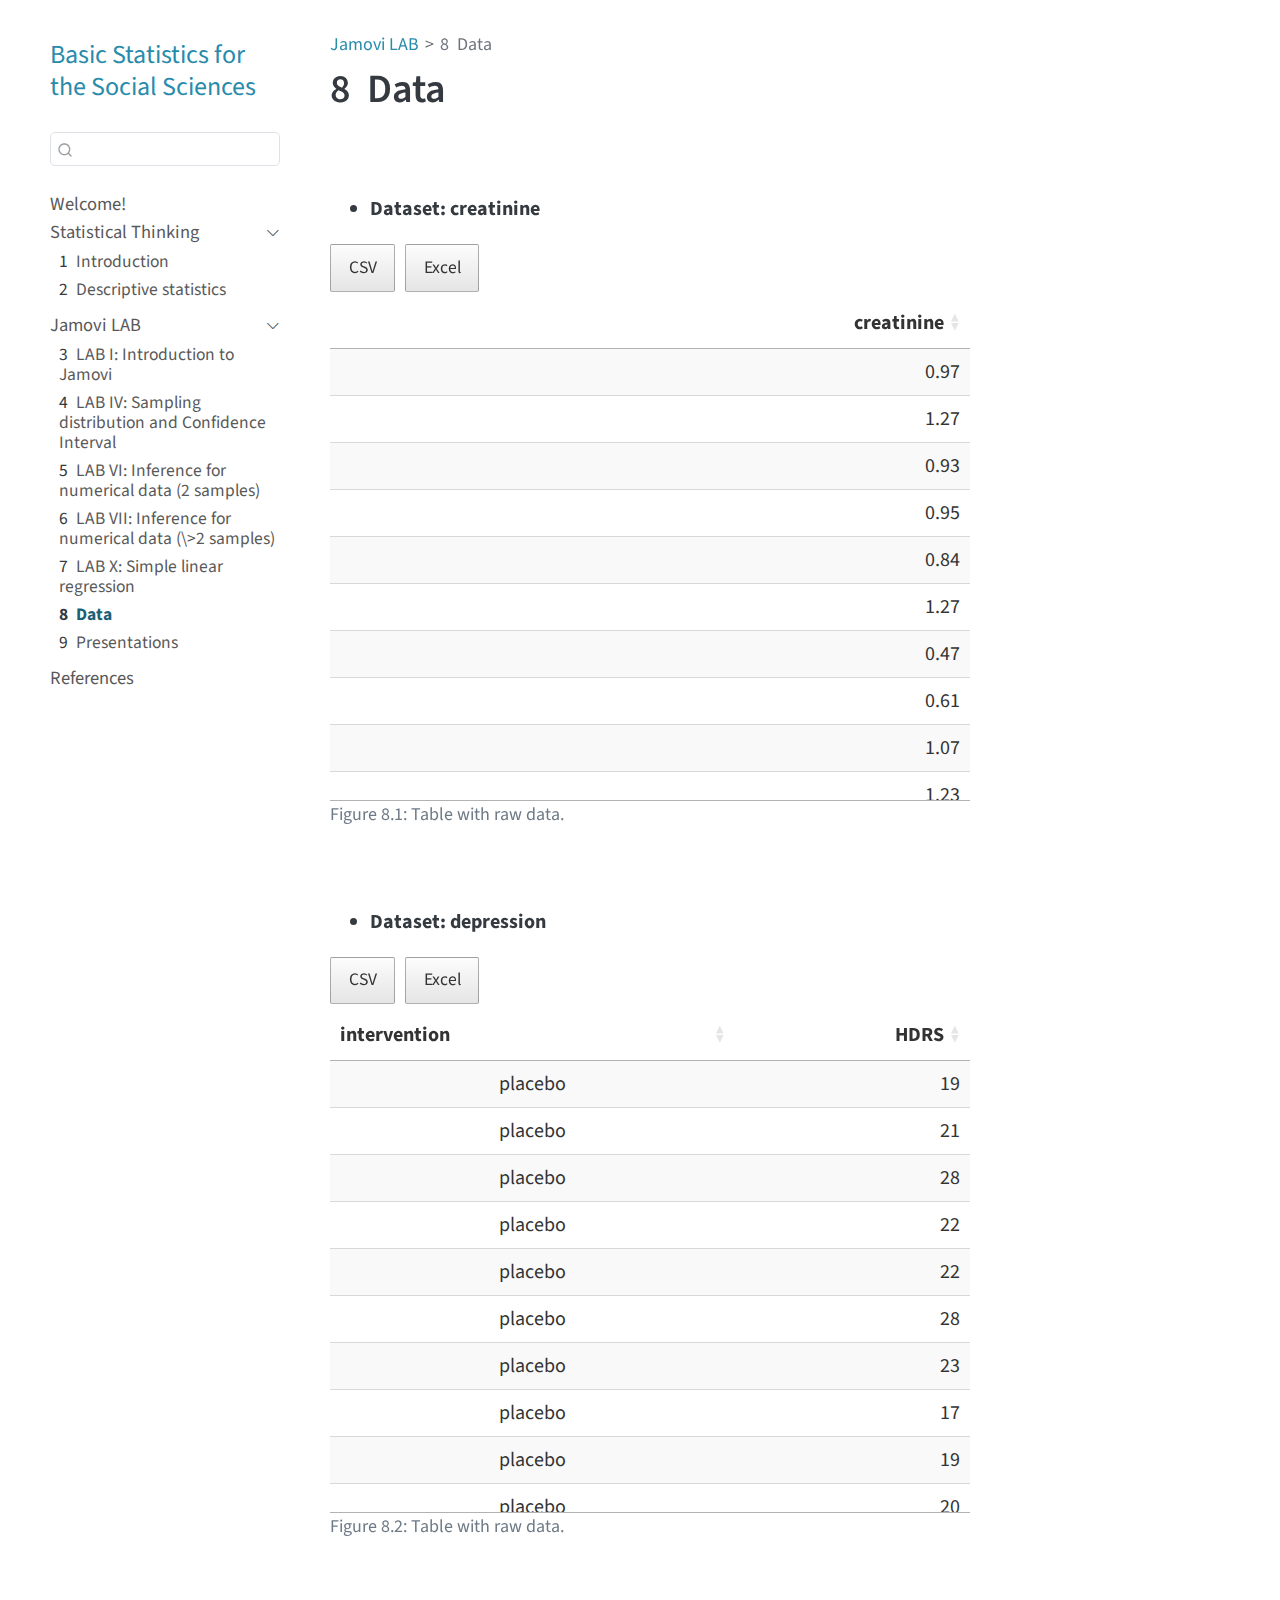
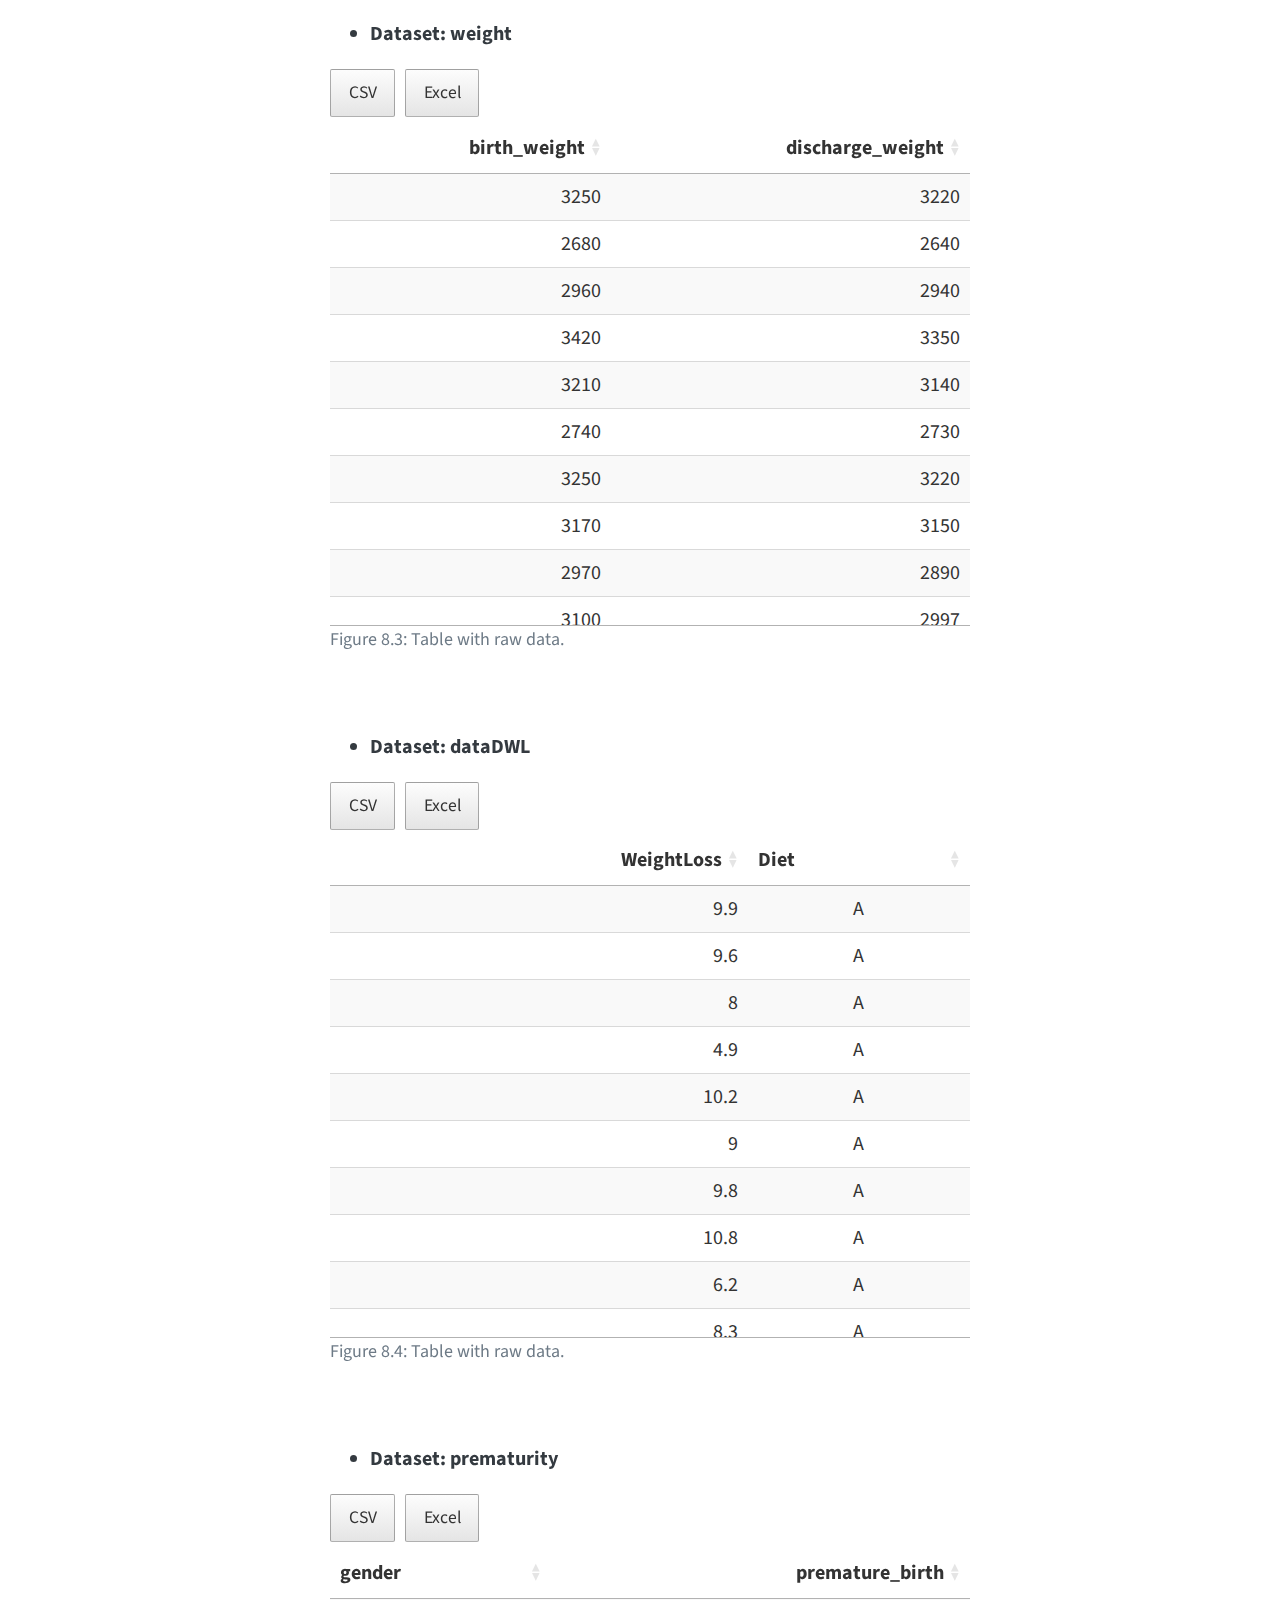
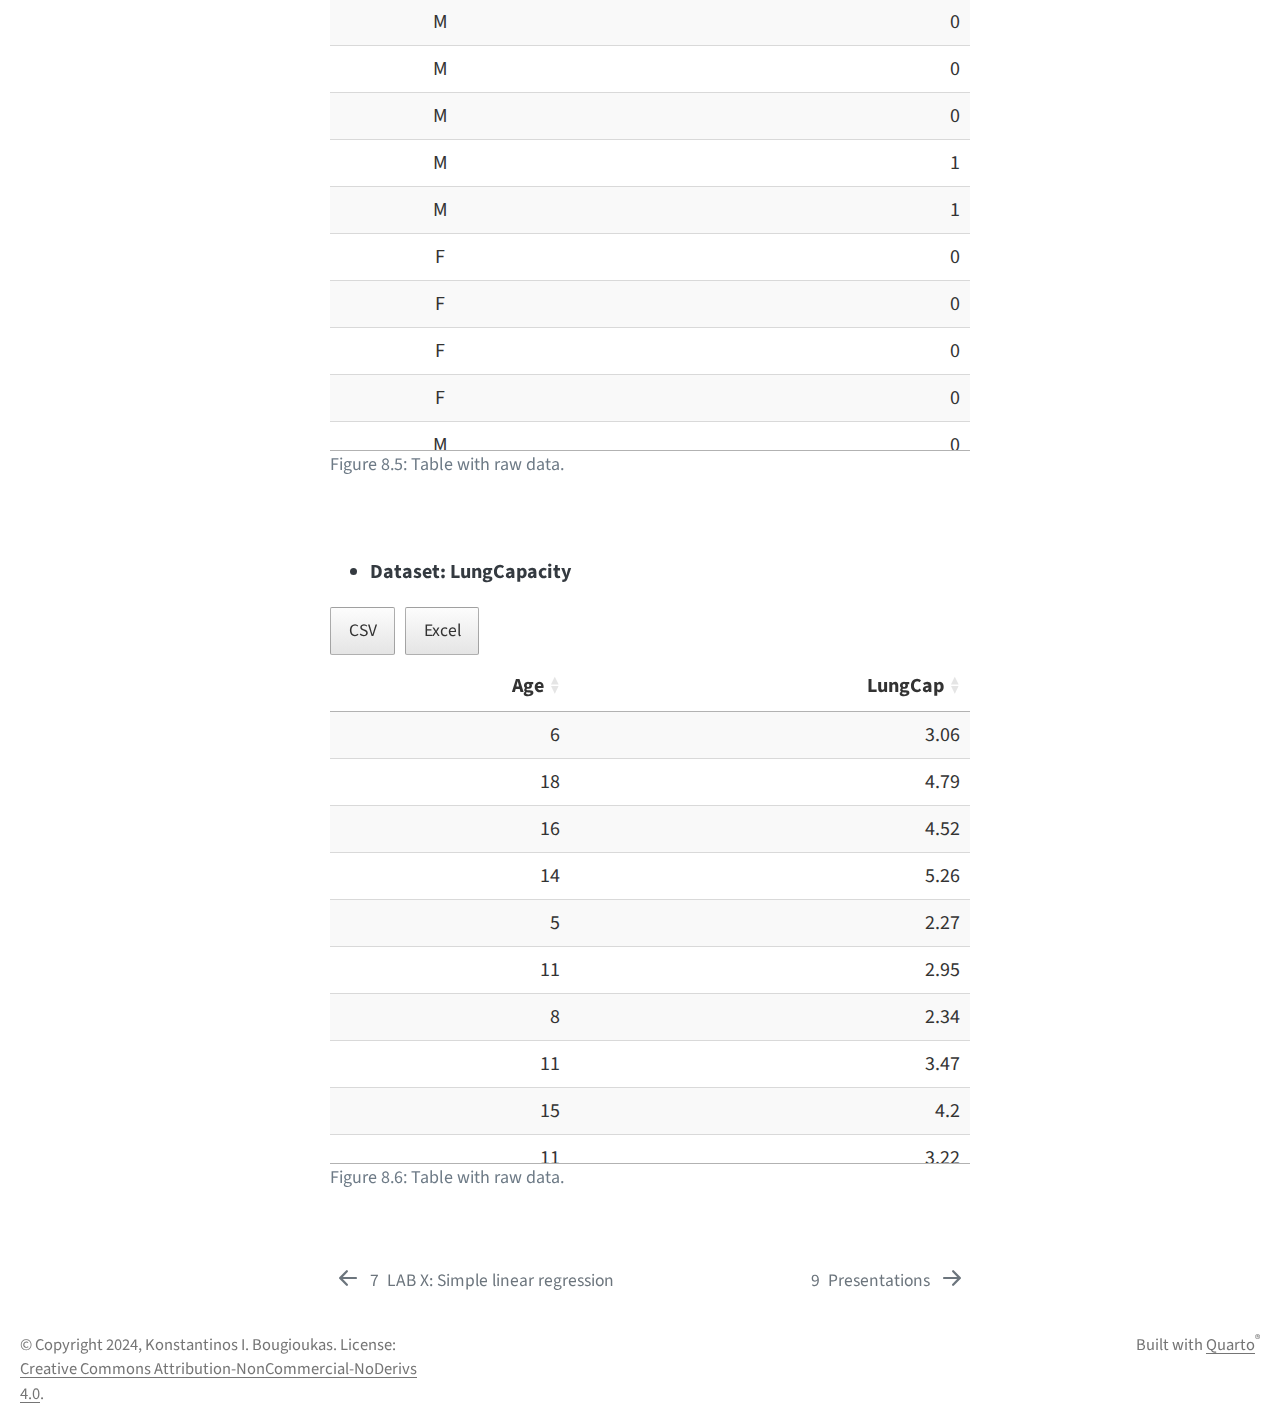
==== commit 2e7b3686: "0.1.57" ====
--- a/_book/data.html
+++ b/_book/data.html
@@ -7,7 +7,7 @@
 <meta name="viewport" content="width=device-width, initial-scale=1.0, user-scalable=yes">
 
 
-<title>7&nbsp; Data – Basic Statistics for the Social Sciences</title>
+<title>8&nbsp; Data – Basic Statistics for the Social Sciences</title>
 <style>
 code{white-space: pre-wrap;}
 span.smallcaps{font-variant: small-caps;}
@@ -118,7 +118,7 @@
       <button type="button" class="quarto-btn-toggle btn" data-bs-toggle="collapse" role="button" data-bs-target=".quarto-sidebar-collapse-item" aria-controls="quarto-sidebar" aria-expanded="false" aria-label="Toggle sidebar navigation" onclick="if (window.quartoToggleHeadroom) { window.quartoToggleHeadroom(); }">
         <i class="bi bi-layout-text-sidebar-reverse"></i>
       </button>
-        <nav class="quarto-page-breadcrumbs" aria-label="breadcrumb"><ol class="breadcrumb"><li class="breadcrumb-item"><a href="./lab1.html">Jamovi LAB</a></li><li class="breadcrumb-item"><a href="./data.html"><span class="chapter-number">7</span>&nbsp; <span class="chapter-title">Data</span></a></li></ol></nav>
+        <nav class="quarto-page-breadcrumbs" aria-label="breadcrumb"><ol class="breadcrumb"><li class="breadcrumb-item"><a href="./lab1.html">Jamovi LAB</a></li><li class="breadcrumb-item"><a href="./data.html"><span class="chapter-number">8</span>&nbsp; <span class="chapter-title">Data</span></a></li></ol></nav>
         <a class="flex-grow-1" role="navigation" data-bs-toggle="collapse" data-bs-target=".quarto-sidebar-collapse-item" aria-controls="quarto-sidebar" aria-expanded="false" aria-label="Toggle sidebar navigation" onclick="if (window.quartoToggleHeadroom) { window.quartoToggleHeadroom(); }">      
         </a>
       <button type="button" class="btn quarto-search-button" aria-label="Search" onclick="window.quartoOpenSearch();">
@@ -201,20 +201,26 @@
 </li>
           <li class="sidebar-item">
   <div class="sidebar-item-container"> 
+  <a href="./lab7.html" class="sidebar-item-text sidebar-link">
+ <span class="menu-text"><span class="chapter-number">6</span>&nbsp; <span class="chapter-title">LAB VII: Inference for numerical data (\&gt;2 samples)</span></span></a>
+  </div>
+</li>
+          <li class="sidebar-item">
+  <div class="sidebar-item-container"> 
   <a href="./lab10.html" class="sidebar-item-text sidebar-link">
- <span class="menu-text"><span class="chapter-number">6</span>&nbsp; <span class="chapter-title">LAB X: Simple linear regression</span></span></a>
+ <span class="menu-text"><span class="chapter-number">7</span>&nbsp; <span class="chapter-title">LAB X: Simple linear regression</span></span></a>
   </div>
 </li>
           <li class="sidebar-item">
   <div class="sidebar-item-container"> 
   <a href="./data.html" class="sidebar-item-text sidebar-link active">
- <span class="menu-text"><span class="chapter-number">7</span>&nbsp; <span class="chapter-title">Data</span></span></a>
+ <span class="menu-text"><span class="chapter-number">8</span>&nbsp; <span class="chapter-title">Data</span></span></a>
   </div>
 </li>
           <li class="sidebar-item">
   <div class="sidebar-item-container"> 
   <a href="./presentations.html" class="sidebar-item-text sidebar-link">
- <span class="menu-text"><span class="chapter-number">8</span>&nbsp; <span class="chapter-title">Presentations</span></span></a>
+ <span class="menu-text"><span class="chapter-number">9</span>&nbsp; <span class="chapter-title">Presentations</span></span></a>
   </div>
 </li>
       </ul>
@@ -236,9 +242,9 @@
 <!-- main -->
 <main class="content" id="quarto-document-content">
 
-<header id="title-block-header" class="quarto-title-block default"><nav class="quarto-page-breadcrumbs quarto-title-breadcrumbs d-none d-lg-block" aria-label="breadcrumb"><ol class="breadcrumb"><li class="breadcrumb-item"><a href="./lab1.html">Jamovi LAB</a></li><li class="breadcrumb-item"><a href="./data.html"><span class="chapter-number">7</span>&nbsp; <span class="chapter-title">Data</span></a></li></ol></nav>
+<header id="title-block-header" class="quarto-title-block default"><nav class="quarto-page-breadcrumbs quarto-title-breadcrumbs d-none d-lg-block" aria-label="breadcrumb"><ol class="breadcrumb"><li class="breadcrumb-item"><a href="./lab1.html">Jamovi LAB</a></li><li class="breadcrumb-item"><a href="./data.html"><span class="chapter-number">8</span>&nbsp; <span class="chapter-title">Data</span></a></li></ol></nav>
 <div class="quarto-title">
-<h1 class="title"><span class="chapter-number">7</span>&nbsp; <span class="chapter-title">Data</span></h1>
+<h1 class="title"><span class="chapter-number">8</span>&nbsp; <span class="chapter-title">Data</span></h1>
 </div>
 
 
@@ -263,11 +269,11 @@
 <div id="fig-creatinine" class="cell-output-display quarto-float quarto-figure quarto-figure-center anchored">
 <figure class="quarto-float quarto-float-fig figure">
 <div aria-describedby="fig-creatinine-caption-0ceaefa1-69ba-4598-a22c-09a6ac19f8ca">
-<div class="datatables html-widget html-fill-item" id="htmlwidget-f1d74bd7ef8bce95b6ec" style="width:100%;height:auto;"></div>
-<script type="application/json" data-for="htmlwidget-f1d74bd7ef8bce95b6ec">{"x":{"filter":"none","vertical":false,"extensions":["Scroller","Buttons"],"data":[[0.97,1.27,0.93,0.95,0.84,1.27,0.47,0.61,1.07,1.23,0.8100000000000001,1.19,1.01,0.49,0.9,0.53,0.45,1.88,1.23,1.1]],"container":"<table class=\"display\">\n  <thead>\n    <tr>\n      <th>creatinine<\/th>\n    <\/tr>\n  <\/thead>\n<\/table>","options":{"deferRender":false,"dom":"Bt","scrollY":452,"scroller":true,"scrollX":true,"pageLength":10,"buttons":[{"extend":"csv","filename":"creatinine"},{"extend":"excel","filename":"creatinine","title":null}],"columnDefs":[{"className":"dt-right","targets":0},{"name":"creatinine","targets":0}],"order":[],"autoWidth":false,"orderClasses":false}},"evals":[],"jsHooks":[]}</script>
+<div class="datatables html-widget html-fill-item" id="htmlwidget-e8fe891e93c667efdfa9" style="width:100%;height:auto;"></div>
+<script type="application/json" data-for="htmlwidget-e8fe891e93c667efdfa9">{"x":{"filter":"none","vertical":false,"extensions":["Scroller","Buttons"],"data":[[0.97,1.27,0.93,0.95,0.84,1.27,0.47,0.61,1.07,1.23,0.8100000000000001,1.19,1.01,0.49,0.9,0.53,0.45,1.88,1.23,1.1]],"container":"<table class=\"display\">\n  <thead>\n    <tr>\n      <th>creatinine<\/th>\n    <\/tr>\n  <\/thead>\n<\/table>","options":{"deferRender":false,"dom":"Bt","scrollY":452,"scroller":true,"scrollX":true,"pageLength":10,"buttons":[{"extend":"csv","filename":"creatinine"},{"extend":"excel","filename":"creatinine","title":null}],"columnDefs":[{"className":"dt-right","targets":0},{"name":"creatinine","targets":0}],"order":[],"autoWidth":false,"orderClasses":false}},"evals":[],"jsHooks":[]}</script>
 </div>
 <figcaption class="quarto-float-caption-bottom quarto-float-caption quarto-float-fig" id="fig-creatinine-caption-0ceaefa1-69ba-4598-a22c-09a6ac19f8ca">
-Figure&nbsp;7.1: Table with raw data.
+Figure&nbsp;8.1: Table with raw data.
 </figcaption>
 </figure>
 </div>
@@ -280,11 +286,11 @@
 <div id="fig-depression" class="cell-output-display quarto-float quarto-figure quarto-figure-center anchored">
 <figure class="quarto-float quarto-float-fig figure">
 <div aria-describedby="fig-depression-caption-0ceaefa1-69ba-4598-a22c-09a6ac19f8ca">
-<div class="datatables html-widget html-fill-item" id="htmlwidget-006682a33b01bc28eb5e" style="width:100%;height:auto;"></div>
-<script type="application/json" data-for="htmlwidget-006682a33b01bc28eb5e">{"x":{"filter":"none","vertical":false,"extensions":["Scroller","Buttons"],"data":[["placebo","placebo","placebo","placebo","placebo","placebo","placebo","placebo","placebo","placebo","placebo","placebo","placebo","placebo","placebo","placebo","placebo","placebo","placebo","placebo","placebo","placebo","placebo","placebo","placebo","placebo","placebo","placebo","placebo","placebo","placebo","placebo","placebo","placebo","placebo","placebo","placebo","placebo","placebo","placebo","placebo","placebo","placebo","paroxetine","paroxetine","paroxetine","paroxetine","paroxetine","paroxetine","paroxetine","paroxetine","paroxetine","paroxetine","paroxetine","paroxetine","paroxetine","paroxetine","paroxetine","paroxetine","paroxetine","paroxetine","paroxetine","paroxetine","paroxetine","paroxetine","paroxetine","paroxetine","paroxetine","paroxetine","paroxetine","paroxetine","paroxetine","paroxetine","paroxetine","paroxetine","paroxetine"],[19,21,28,22,22,28,23,17,19,20,26,23,23,22,19,28,23,14,24,20,17,21,18,19,19,15,25,22,17,26,23,20,25,25,25,24,24,21,20,20,19,21,17,18,19,26,21,21,27,22,15,18,19,25,22,22,21,18,27,22,13,23,19,16,20,16,18,18,14,24,21,16,25,22,19,24]],"container":"<table class=\"display\">\n  <thead>\n    <tr>\n      <th>intervention<\/th>\n      <th>HDRS<\/th>\n    <\/tr>\n  <\/thead>\n<\/table>","options":{"deferRender":false,"dom":"Bt","scrollY":452,"scroller":true,"scrollX":true,"pageLength":10,"buttons":[{"extend":"csv","filename":"depression"},{"extend":"excel","filename":"depression","title":null}],"columnDefs":[{"className":"dt-right","targets":1},{"name":"intervention","targets":0},{"name":"HDRS","targets":1}],"order":[],"autoWidth":false,"orderClasses":false}},"evals":[],"jsHooks":[]}</script>
+<div class="datatables html-widget html-fill-item" id="htmlwidget-f23d4b232da836d9fa97" style="width:100%;height:auto;"></div>
+<script type="application/json" data-for="htmlwidget-f23d4b232da836d9fa97">{"x":{"filter":"none","vertical":false,"extensions":["Scroller","Buttons"],"data":[["placebo","placebo","placebo","placebo","placebo","placebo","placebo","placebo","placebo","placebo","placebo","placebo","placebo","placebo","placebo","placebo","placebo","placebo","placebo","placebo","placebo","placebo","placebo","placebo","placebo","placebo","placebo","placebo","placebo","placebo","placebo","placebo","placebo","placebo","placebo","placebo","placebo","placebo","placebo","placebo","placebo","placebo","placebo","paroxetine","paroxetine","paroxetine","paroxetine","paroxetine","paroxetine","paroxetine","paroxetine","paroxetine","paroxetine","paroxetine","paroxetine","paroxetine","paroxetine","paroxetine","paroxetine","paroxetine","paroxetine","paroxetine","paroxetine","paroxetine","paroxetine","paroxetine","paroxetine","paroxetine","paroxetine","paroxetine","paroxetine","paroxetine","paroxetine","paroxetine","paroxetine","paroxetine"],[19,21,28,22,22,28,23,17,19,20,26,23,23,22,19,28,23,14,24,20,17,21,18,19,19,15,25,22,17,26,23,20,25,25,25,24,24,21,20,20,19,21,17,18,19,26,21,21,27,22,15,18,19,25,22,22,21,18,27,22,13,23,19,16,20,16,18,18,14,24,21,16,25,22,19,24]],"container":"<table class=\"display\">\n  <thead>\n    <tr>\n      <th>intervention<\/th>\n      <th>HDRS<\/th>\n    <\/tr>\n  <\/thead>\n<\/table>","options":{"deferRender":false,"dom":"Bt","scrollY":452,"scroller":true,"scrollX":true,"pageLength":10,"buttons":[{"extend":"csv","filename":"depression"},{"extend":"excel","filename":"depression","title":null}],"columnDefs":[{"className":"dt-right","targets":1},{"name":"intervention","targets":0},{"name":"HDRS","targets":1}],"order":[],"autoWidth":false,"orderClasses":false}},"evals":[],"jsHooks":[]}</script>
 </div>
 <figcaption class="quarto-float-caption-bottom quarto-float-caption quarto-float-fig" id="fig-depression-caption-0ceaefa1-69ba-4598-a22c-09a6ac19f8ca">
-Figure&nbsp;7.2: Table with raw data.
+Figure&nbsp;8.2: Table with raw data.
 </figcaption>
 </figure>
 </div>
@@ -297,11 +303,11 @@
 <div id="fig-weight" class="cell-output-display quarto-float quarto-figure quarto-figure-center anchored">
 <figure class="quarto-float quarto-float-fig figure">
 <div aria-describedby="fig-weight-caption-0ceaefa1-69ba-4598-a22c-09a6ac19f8ca">
-<div class="datatables html-widget html-fill-item" id="htmlwidget-2bcf58cec0dd0286a991" style="width:100%;height:auto;"></div>
-<script type="application/json" data-for="htmlwidget-2bcf58cec0dd0286a991">{"x":{"filter":"none","vertical":false,"extensions":["Scroller","Buttons"],"data":[[3250,2680,2960,3420,3210,2740,3250,3170,2970,3100,3087,2687,2860,3430,3210,3150,2680,2960,3440,3210,3150,2687,2960,3422,3210],[3220,2640,2940,3350,3140,2730,3220,3150,2890,2997,3003,2645,2875,3400,3220,3100,2660,2910,3400,3140,3115,2644,2880,3393,3240]],"container":"<table class=\"display\">\n  <thead>\n    <tr>\n      <th>birth_weight<\/th>\n      <th>discharge_weight<\/th>\n    <\/tr>\n  <\/thead>\n<\/table>","options":{"deferRender":false,"dom":"Bt","scrollY":452,"scroller":true,"scrollX":true,"pageLength":10,"buttons":[{"extend":"csv","filename":"weight"},{"extend":"excel","filename":"weight","title":null}],"columnDefs":[{"className":"dt-right","targets":[0,1]},{"name":"birth_weight","targets":0},{"name":"discharge_weight","targets":1}],"order":[],"autoWidth":false,"orderClasses":false}},"evals":[],"jsHooks":[]}</script>
+<div class="datatables html-widget html-fill-item" id="htmlwidget-a441c9c1b7742df65e9c" style="width:100%;height:auto;"></div>
+<script type="application/json" data-for="htmlwidget-a441c9c1b7742df65e9c">{"x":{"filter":"none","vertical":false,"extensions":["Scroller","Buttons"],"data":[[3250,2680,2960,3420,3210,2740,3250,3170,2970,3100,3087,2687,2860,3430,3210,3150,2680,2960,3440,3210,3150,2687,2960,3422,3210],[3220,2640,2940,3350,3140,2730,3220,3150,2890,2997,3003,2645,2875,3400,3220,3100,2660,2910,3400,3140,3115,2644,2880,3393,3240]],"container":"<table class=\"display\">\n  <thead>\n    <tr>\n      <th>birth_weight<\/th>\n      <th>discharge_weight<\/th>\n    <\/tr>\n  <\/thead>\n<\/table>","options":{"deferRender":false,"dom":"Bt","scrollY":452,"scroller":true,"scrollX":true,"pageLength":10,"buttons":[{"extend":"csv","filename":"weight"},{"extend":"excel","filename":"weight","title":null}],"columnDefs":[{"className":"dt-right","targets":[0,1]},{"name":"birth_weight","targets":0},{"name":"discharge_weight","targets":1}],"order":[],"autoWidth":false,"orderClasses":false}},"evals":[],"jsHooks":[]}</script>
 </div>
 <figcaption class="quarto-float-caption-bottom quarto-float-caption quarto-float-fig" id="fig-weight-caption-0ceaefa1-69ba-4598-a22c-09a6ac19f8ca">
-Figure&nbsp;7.3: Table with raw data.
+Figure&nbsp;8.3: Table with raw data.
 </figcaption>
 </figure>
 </div>
@@ -314,11 +320,11 @@
 <div id="fig-dataDWL" class="cell-output-display quarto-float quarto-figure quarto-figure-center anchored">
 <figure class="quarto-float quarto-float-fig figure">
 <div aria-describedby="fig-dataDWL-caption-0ceaefa1-69ba-4598-a22c-09a6ac19f8ca">
-<div class="datatables html-widget html-fill-item" id="htmlwidget-4defa976e471e10e8877" style="width:100%;height:auto;"></div>
-<script type="application/json" data-for="htmlwidget-4defa976e471e10e8877">{"x":{"filter":"none","vertical":false,"extensions":["Scroller","Buttons"],"data":[[9.9,9.6,8,4.9,10.2,9,9.800000000000001,10.8,6.2,8.300000000000001,12.9,11.8,5.5,9.300000000000001,11.5,9.5,3.8,11.5,9.199999999999999,4.5,8.9,5.2,8.199999999999999,7.5,12.7,10,10,11.7,8.199999999999999,12.7,10.8,10.2,14.4,8.699999999999999,12.2,12.9,13,15.1,14.5,13,12.5,10.8,10.5,12.2,10.9,13.2,9.5,10.6,9.9,9.5,10.5,11.8,5.8,10,11.6,11.8,7.1,9.4,13.7,13.7],["A","A","A","A","A","A","A","A","A","A","A","A","A","A","A","B","B","B","B","B","B","B","B","B","B","B","B","B","B","B","C","C","C","C","C","C","C","C","C","C","C","C","C","C","C","D","D","D","D","D","D","D","D","D","D","D","D","D","D","D"]],"container":"<table class=\"display\">\n  <thead>\n    <tr>\n      <th>WeightLoss<\/th>\n      <th>Diet<\/th>\n    <\/tr>\n  <\/thead>\n<\/table>","options":{"deferRender":false,"dom":"Bt","scrollY":452,"scroller":true,"scrollX":true,"pageLength":10,"buttons":[{"extend":"csv","filename":"dataDWL"},{"extend":"excel","filename":"dataDWL","title":null}],"columnDefs":[{"className":"dt-right","targets":0},{"name":"WeightLoss","targets":0},{"name":"Diet","targets":1}],"order":[],"autoWidth":false,"orderClasses":false}},"evals":[],"jsHooks":[]}</script>
+<div class="datatables html-widget html-fill-item" id="htmlwidget-3457790492bf5e77ecd8" style="width:100%;height:auto;"></div>
+<script type="application/json" data-for="htmlwidget-3457790492bf5e77ecd8">{"x":{"filter":"none","vertical":false,"extensions":["Scroller","Buttons"],"data":[[9.9,9.6,8,4.9,10.2,9,9.800000000000001,10.8,6.2,8.300000000000001,12.9,11.8,5.5,9.300000000000001,11.5,9.5,3.8,11.5,9.199999999999999,4.5,8.9,5.2,8.199999999999999,7.5,12.7,10,10,11.7,8.199999999999999,12.7,10.8,10.2,14.4,8.699999999999999,12.2,12.9,13,15.1,14.5,13,12.5,10.8,10.5,12.2,10.9,13.2,9.5,10.6,9.9,9.5,10.5,11.8,5.8,10,11.6,11.8,7.1,9.4,13.7,13.7],["A","A","A","A","A","A","A","A","A","A","A","A","A","A","A","B","B","B","B","B","B","B","B","B","B","B","B","B","B","B","C","C","C","C","C","C","C","C","C","C","C","C","C","C","C","D","D","D","D","D","D","D","D","D","D","D","D","D","D","D"]],"container":"<table class=\"display\">\n  <thead>\n    <tr>\n      <th>WeightLoss<\/th>\n      <th>Diet<\/th>\n    <\/tr>\n  <\/thead>\n<\/table>","options":{"deferRender":false,"dom":"Bt","scrollY":452,"scroller":true,"scrollX":true,"pageLength":10,"buttons":[{"extend":"csv","filename":"dataDWL"},{"extend":"excel","filename":"dataDWL","title":null}],"columnDefs":[{"className":"dt-right","targets":0},{"name":"WeightLoss","targets":0},{"name":"Diet","targets":1}],"order":[],"autoWidth":false,"orderClasses":false}},"evals":[],"jsHooks":[]}</script>
 </div>
 <figcaption class="quarto-float-caption-bottom quarto-float-caption quarto-float-fig" id="fig-dataDWL-caption-0ceaefa1-69ba-4598-a22c-09a6ac19f8ca">
-Figure&nbsp;7.4: Table with raw data.
+Figure&nbsp;8.4: Table with raw data.
 </figcaption>
 </figure>
 </div>
@@ -331,11 +337,11 @@
 <div id="fig-prematurity" class="cell-output-display quarto-float quarto-figure quarto-figure-center anchored">
 <figure class="quarto-float quarto-float-fig figure">
 <div aria-describedby="fig-prematurity-caption-0ceaefa1-69ba-4598-a22c-09a6ac19f8ca">
-<div class="datatables html-widget html-fill-item" id="htmlwidget-cecea206f889ab203c7a" style="width:100%;height:auto;"></div>
-<script type="application/json" data-for="htmlwidget-cecea206f889ab203c7a">{"x":{"filter":"none","vertical":false,"extensions":["Scroller","Buttons"],"data":[["M","M","M","M","M","F","F","F","F","M","M","M","M","M","M","M","M","M","M","M","M","M","M","M","F","F","F","F","F","F","F","F","F","M","M","M","M","M","M","M","M","M","M","M","M","M","M","M","F","F","F","F","F","F","F","F","M","M","M","M","M","M","M","M","M","M","M","M","M","M","M","M","F","F","F","F","F","F","F","F","F","M","M","M","M","M","M","M","M","M","M","M","M","F","F","F","F","F","F","F","F","F","F","F","F","M","M","M","M","M","M","M","M","M","F","F","F","F","F","F","F","F","F","F","F","F","F","F","F","M","M","M","M","M","M","M","M","M","M","F","F"],[0,0,0,1,1,0,0,0,0,0,0,1,0,1,0,0,1,1,0,0,0,1,0,0,1,0,1,1,1,0,0,0,0,0,0,1,0,0,0,0,1,0,1,1,1,1,0,0,0,0,0,1,0,0,0,0,0,1,0,0,0,1,0,0,0,0,1,1,1,0,0,0,0,0,1,0,0,0,0,0,0,0,0,0,0,1,1,1,1,1,1,1,1,0,0,1,1,0,0,0,0,0,0,0,0,0,0,0,0,0,0,1,0,0,0,1,1,0,0,0,1,1,0,0,0,0,0,0,0,0,1,1,0,1,1,1,1,0,0,0,0]],"container":"<table class=\"display\">\n  <thead>\n    <tr>\n      <th>gender<\/th>\n      <th>premature_birth<\/th>\n    <\/tr>\n  <\/thead>\n<\/table>","options":{"deferRender":false,"dom":"Bt","scrollY":452,"scroller":true,"scrollX":true,"pageLength":10,"buttons":[{"extend":"csv","filename":"prematurity"},{"extend":"excel","filename":"prematurity","title":null}],"columnDefs":[{"className":"dt-right","targets":1},{"name":"gender","targets":0},{"name":"premature_birth","targets":1}],"order":[],"autoWidth":false,"orderClasses":false}},"evals":[],"jsHooks":[]}</script>
+<div class="datatables html-widget html-fill-item" id="htmlwidget-84b0f97955ca397fbc2a" style="width:100%;height:auto;"></div>
+<script type="application/json" data-for="htmlwidget-84b0f97955ca397fbc2a">{"x":{"filter":"none","vertical":false,"extensions":["Scroller","Buttons"],"data":[["M","M","M","M","M","F","F","F","F","M","M","M","M","M","M","M","M","M","M","M","M","M","M","M","F","F","F","F","F","F","F","F","F","M","M","M","M","M","M","M","M","M","M","M","M","M","M","M","F","F","F","F","F","F","F","F","M","M","M","M","M","M","M","M","M","M","M","M","M","M","M","M","F","F","F","F","F","F","F","F","F","M","M","M","M","M","M","M","M","M","M","M","M","F","F","F","F","F","F","F","F","F","F","F","F","M","M","M","M","M","M","M","M","M","F","F","F","F","F","F","F","F","F","F","F","F","F","F","F","M","M","M","M","M","M","M","M","M","M","F","F"],[0,0,0,1,1,0,0,0,0,0,0,1,0,1,0,0,1,1,0,0,0,1,0,0,1,0,1,1,1,0,0,0,0,0,0,1,0,0,0,0,1,0,1,1,1,1,0,0,0,0,0,1,0,0,0,0,0,1,0,0,0,1,0,0,0,0,1,1,1,0,0,0,0,0,1,0,0,0,0,0,0,0,0,0,0,1,1,1,1,1,1,1,1,0,0,1,1,0,0,0,0,0,0,0,0,0,0,0,0,0,0,1,0,0,0,1,1,0,0,0,1,1,0,0,0,0,0,0,0,0,1,1,0,1,1,1,1,0,0,0,0]],"container":"<table class=\"display\">\n  <thead>\n    <tr>\n      <th>gender<\/th>\n      <th>premature_birth<\/th>\n    <\/tr>\n  <\/thead>\n<\/table>","options":{"deferRender":false,"dom":"Bt","scrollY":452,"scroller":true,"scrollX":true,"pageLength":10,"buttons":[{"extend":"csv","filename":"prematurity"},{"extend":"excel","filename":"prematurity","title":null}],"columnDefs":[{"className":"dt-right","targets":1},{"name":"gender","targets":0},{"name":"premature_birth","targets":1}],"order":[],"autoWidth":false,"orderClasses":false}},"evals":[],"jsHooks":[]}</script>
 </div>
 <figcaption class="quarto-float-caption-bottom quarto-float-caption quarto-float-fig" id="fig-prematurity-caption-0ceaefa1-69ba-4598-a22c-09a6ac19f8ca">
-Figure&nbsp;7.5: Table with raw data.
+Figure&nbsp;8.5: Table with raw data.
 </figcaption>
 </figure>
 </div>
@@ -348,11 +354,11 @@
 <div id="fig-LungCapacity" class="cell-output-display quarto-float quarto-figure quarto-figure-center anchored">
 <figure class="quarto-float quarto-float-fig figure">
 <div aria-describedby="fig-LungCapacity-caption-0ceaefa1-69ba-4598-a22c-09a6ac19f8ca">
-<div class="datatables html-widget html-fill-item" id="htmlwidget-c54761a0127d71b5aec7" style="width:100%;height:auto;"></div>
-<script type="application/json" data-for="htmlwidget-c54761a0127d71b5aec7">{"x":{"filter":"none","vertical":false,"extensions":["Scroller","Buttons"],"data":[[6,18,16,14,5,11,8,11,15,11,19,17,12,10,10,13,15,8,11,14,6,8,16,11,11,12,12,9,4,18,4,13,13,13,12,10,6,9,11,17,14,17,8,12,6,11,11,12,17,7,15,15,11,10,18,6,13,19,9,12,12,14,9,13,13,13,11,11,11,12,14,11,11,13,13,12,14,9,17,11,12,16,17,19,14,12,19,11,15,19,9,14,13,14,19,18,16,7,16,10,13,14,13,16,16,5,16,12,7,7,15,18,8,3,15,15,7,18,8,17,16,12,17,16,19,12,17,19,12,12,15,17,13,12,16,13,15,15,14,13,6,18,18,18,9,17,14,14,14,3,11,8,9,8,16,7,11,5,16,11,16,10,12,19,7,8,13,17,9,8,15,6,14,10,17,15,10,16,17,17,13,17,15,16,18,10,16,8,14,4,17,15,10,13,16,17,19,11,8,12,13,16,15,18,8,5,10,8,13,7,11,15,10,15,8,7,10,18,15,19,14,3,6,12,14,8,15,5,3,11,11,13,18,19,15,18,8,11,17,14,12,14,8,12,11,6,9,11,18,18,19,9,18,9,7,8,18,11,12,11,14,14,5,12,19,9,17,10,9,9,10,14,14,12,17,10,12,13,11,12,17,14,15,8,13,11,10,6,10,18,6,18,3,15,13,19,11,13,5,8,18,13,10,18,12,9,15,14,8,19,7,13,14,19,9,12,10,3,13,16,13,10,15,11,11,19,15,11,19,8,7,10,13,14,14,9,11,13,15,18,15,13,9,8,7,17,11,12,9,14,8,16,17,9,12,19,17,15,12,7,8,15,18,11,10,9,11,16,16,18,16,10,13,16,18,9,13,11,5,6,12,9,15,13,16,18,11,13,7,4,13,16,17,10,11,7,11,16,13,8,3,12,15,8,4,13,7,15,15,18,7,13,18,19,10,6,13,14,15,5,12,17,8,12,12,12,7,19,17,16,6,12,6,6,14,15,7,14,16,11,9,19,17,15,13,5,11,11,10,13,10,9,15,13,17,5,14,10,13,8,17,13,10,10,16,5,15,11,12,19,10,18,13,15,16,17,14,9,16,16,16,16,12,16,7,18,4,19,11,15,8,15,5,6,19,14,14,7,15,13,9,13,18,5,14,7,18,17,14,13,11,12,18,3,14,9,10,9,15,14,16,12,9,13,15,11,6,12,17,12,3,12,7,12,8,9,15,11,15,12,9,10,6,12,14,15,8,19,12,7,17,7,12,13,15,15,6,13,19,12,9,17,19,10,12,14,12,18,5,19,17,13,9,7,16,16,17,17,18,7,7,12,12,8,8,14,11,17,13,13,15,5,10,15,11,3,6,7,12,14,13,19,15,14,7,16,16,16,7,7,16,15,12,6,11,13,15,13,18,15,3,16,12,12,5,12,14,6,19,9,11,10,7,16,5,8,15,10,10,13,18,12,13,19,10,19,16,13,13,14,9,8,10,13,12,6,14,18,14,3,16,10,12,10,16,10,8,10,5,8,8,18,6,10,14,17,18,14,14,10,13,18,11,15,19,16,16,15,8,7,12,10,13,7,13,14,9,16,15,13,10,14,12,7,15,19,15,12,15,10,17,5,3,14,16,19,11,16,17,9,9,18,11,15,10],[3.06,4.79,4.52,5.26,2.27,2.95,2.34,3.47,4.2,3.22,5.44,5.17,3.09,2.84,3.7,4.51,3.73,2.39,3.32,4.51,1.88,2.52,4.74,4.13,4.44,3.95,3.19,4.27,0.53,4.96,2.2,3.66,5.02,5.22,4.09,4.18,1.99,4.15,2.99,5.36,3.89,5.07,2.78,3.44,0.75,3.17,3.62,3.79,6.13,3.48,4.55,5.88,3.5,2.31,5.78,2.01,3.88,5.39,2.19,3.7,3.17,4.35,3.29,3.24,4,3.48,2.54,3.49,4.07,3.74,4.02,4.59,2.43,3.7,2.96,2.35,3.55,2.78,4.76,5.11,3.48,5.63,5.7,5.48,2.93,2.9,6.57,3.67,3.54,5.48,3.29,4.35,4.61,4.57,5.56,5.12,3.57,3.29,5.05,2.89,3.8,4.37,1.63,5.07,3.76,1.62,5.15,4.08,3.05,1.47,4.93,5.75,0.88,2.78,4.32,4.25,1.77,4.86,3.16,5.57,4.05,3.05,6.25,5.47,6.13,3.7,4.99,5.54,1.73,3.15,4.93,6.12,3.53,4.07,5.04,2.24,3.57,4.81,3.05,4.48,2.35,4.68,4.83,5.87,3.24,5.6,4.08,5.37,3.89,0.24,2.4,3.05,3.18,2.14,4.39,1.35,4.42,2.63,4.9,3.13,4.6,2.32,4.96,5.13,2.44,2.09,3.57,3.95,2.86,2.05,4.19,2.05,4.15,3.05,4.34,4.47,3.17,5.18,4.66,4.65,4.02,5.62,4.96,4.7,4.02,3.41,3.96,2.6,3.75,1.36,4.9,4.41,3.53,4.08,5.31,5.74,6.16,3.71,1.21,3.58,4.52,5.78,5.5,4.73,1.85,2.77,2.38,2.82,4.48,3.03,3.89,5.1,2.91,4.45,3.43,2.77,1.95,5.17,3.48,4.96,3.11,0.5600000000000001,1.4,4.26,3.83,3.44,5.24,1.47,2.22,2.77,3.75,3.45,4.39,5.26,4.08,4.65,2.71,3.75,4.48,5.16,4.58,4.71,3.11,4.07,4.5,1.81,3.79,3.54,5.06,4.79,5.31,3.44,5.91,3.61,2.51,2.65,5.23,3.8,4.71,3.5,4.19,5.62,2.29,2.45,4.81,2.47,4.25,3.48,3.77,4.15,2.89,4.16,4.12,3.3,4.44,3.5,4.16,3.17,3.43,4.6,4.02,5.19,4.59,2.26,4.89,2.93,3.79,1.43,2.9,4.52,3.34,4.94,2.59,5.39,3.38,5.77,3.18,4.13,1.24,3.5,3.88,3.24,3.1,4.98,3.13,3.1,4.01,5.17,2.87,3.95,1.17,4.58,4.15,6.2,3.08,3.45,1.85,0.49,3.21,5.19,3.61,3.42,4.21,4.33,2.46,5.24,3.94,1.72,4.55,2.13,1.96,2.84,4.76,5.09,3.49,2.48,4.2,5.16,4.64,4.85,3.51,2.99,2.63,0.77,2.39,4.78,2.24,2.38,1.62,4.01,2.67,5.52,5.02,2.24,3.58,3.67,5.54,3.94,3.15,1.74,1.88,4.76,4.83,3.44,2.86,2.95,4.4,4.25,4.09,5.51,5.24,3.64,3.28,5.07,6.8,2.92,3.7,4.08,2.32,1.99,2.77,3.49,4.15,3.79,5.24,5.02,2.44,3.06,2.54,1.61,3.09,5.36,5.51,3.18,3.68,2.7,3.23,4.97,4.13,2.12,0.95,2.52,3.99,0.9,1.53,4.15,1.25,5.75,4.78,5.44,2.67,4.1,4.39,5.2,3.84,1.5,3.53,4.31,4.67,1.06,4.27,5.31,2.82,3.69,4.05,2.78,2.57,5.81,5.31,4.47,3.32,2.6,1.85,2.39,4.94,5.35,1.36,3.99,4.97,4.7,2.48,4.61,4.64,3.93,3.64,2.91,2.98,4.66,2.05,3.75,2.06,2.09,6.19,4.94,5.45,0.91,3.23,3.11,3.77,3.64,4.07,4.72,3.37,4.54,5.06,1.5,4.31,4.86,3.31,4.92,3.71,5.97,5.04,5.22,4.28,3.82,4.58,3.29,3.99,4.51,2.69,4.91,4.25,4.58,2.98,5.49,1.12,4.78,2.87,3.18,2.01,6.1,1.36,2.54,6.94,4.26,3.95,1.29,3.84,3.74,2.89,3.79,5.02,1.38,4.07,2.12,4.31,6.33,4.87,5.7,4.27,3.17,5.44,0.79,2.95,3.82,3.92,4.41,4.68,3.06,4.6,4.66,4.83,3.9,4.92,3.95,2.47,4.26,4.55,3.34,1.93,4.02,2.73,3.87,2.87,3.26,3.75,3.57,5.83,5.65,3.22,3.24,3.28,3.73,5.29,4.53,3.99,5.1,3.61,3.62,4.87,0.84,4.27,3.8,4.06,4.19,1.29,3.36,5,3.11,3.74,3.92,4.83,2.15,3.79,3.42,4.12,5.06,0.63,6.33,5.63,4.08,3.26,1.06,4.74,6.17,5.83,5.06,4.31,3.89,2.44,3.79,2.86,2.11,2.53,4.18,4.22,5.86,4.48,3.95,4.33,1.06,3.8,4.12,3.7,0.6899999999999999,1.86,1.34,4.25,2.97,5.58,5.58,4.44,3.63,1.25,4.06,4.67,5.12,2.28,2.01,4.61,4.05,4.07,1.75,3.92,3.84,5.05,3.62,4.34,3.9,1.74,5.03,3.88,3.63,1.29,3.95,4.37,1.38,3.95,1.75,3.04,4.15,2.67,4.83,0.96,2.92,4.28,3.31,2.38,3.57,6.88,3.3,3.76,5.15,3.47,6.33,3.71,4.31,3.23,3.05,3.1,2.92,2.64,3.69,4.21,2.19,2.66,4.74,3.08,1.54,5.31,3.47,3.99,2.63,4.92,3.7,3.57,3.81,1.24,2.16,2.35,5.34,2.9,2.82,3.54,5.74,6.31,4.35,3.84,1.86,4.74,4.65,2.76,4.03,6.01,4.16,2.91,3.54,2.11,2.22,2.09,2.93,2.86,0.92,3.19,3.9,3.02,3.05,3.76,3.51,3.12,4.92,4.58,1.7,2.95,5.88,4.34,2.5,3.26,2.29,5.83,2.19,1.62,4.41,4.7,4.13,3.35,4.18,3.4,3.47,2.71,4.28,1.82,4.65,3.36]],"container":"<table class=\"display\">\n  <thead>\n    <tr>\n      <th>Age<\/th>\n      <th>LungCap<\/th>\n    <\/tr>\n  <\/thead>\n<\/table>","options":{"deferRender":false,"dom":"Bt","scrollY":452,"scroller":true,"scrollX":true,"pageLength":10,"buttons":[{"extend":"csv","filename":"LungCapacity"},{"extend":"excel","filename":"LungCapacity","title":null}],"columnDefs":[{"className":"dt-right","targets":[0,1]},{"name":"Age","targets":0},{"name":"LungCap","targets":1}],"order":[],"autoWidth":false,"orderClasses":false}},"evals":[],"jsHooks":[]}</script>
+<div class="datatables html-widget html-fill-item" id="htmlwidget-d85c988fdbb6e5010bdb" style="width:100%;height:auto;"></div>
+<script type="application/json" data-for="htmlwidget-d85c988fdbb6e5010bdb">{"x":{"filter":"none","vertical":false,"extensions":["Scroller","Buttons"],"data":[[6,18,16,14,5,11,8,11,15,11,19,17,12,10,10,13,15,8,11,14,6,8,16,11,11,12,12,9,4,18,4,13,13,13,12,10,6,9,11,17,14,17,8,12,6,11,11,12,17,7,15,15,11,10,18,6,13,19,9,12,12,14,9,13,13,13,11,11,11,12,14,11,11,13,13,12,14,9,17,11,12,16,17,19,14,12,19,11,15,19,9,14,13,14,19,18,16,7,16,10,13,14,13,16,16,5,16,12,7,7,15,18,8,3,15,15,7,18,8,17,16,12,17,16,19,12,17,19,12,12,15,17,13,12,16,13,15,15,14,13,6,18,18,18,9,17,14,14,14,3,11,8,9,8,16,7,11,5,16,11,16,10,12,19,7,8,13,17,9,8,15,6,14,10,17,15,10,16,17,17,13,17,15,16,18,10,16,8,14,4,17,15,10,13,16,17,19,11,8,12,13,16,15,18,8,5,10,8,13,7,11,15,10,15,8,7,10,18,15,19,14,3,6,12,14,8,15,5,3,11,11,13,18,19,15,18,8,11,17,14,12,14,8,12,11,6,9,11,18,18,19,9,18,9,7,8,18,11,12,11,14,14,5,12,19,9,17,10,9,9,10,14,14,12,17,10,12,13,11,12,17,14,15,8,13,11,10,6,10,18,6,18,3,15,13,19,11,13,5,8,18,13,10,18,12,9,15,14,8,19,7,13,14,19,9,12,10,3,13,16,13,10,15,11,11,19,15,11,19,8,7,10,13,14,14,9,11,13,15,18,15,13,9,8,7,17,11,12,9,14,8,16,17,9,12,19,17,15,12,7,8,15,18,11,10,9,11,16,16,18,16,10,13,16,18,9,13,11,5,6,12,9,15,13,16,18,11,13,7,4,13,16,17,10,11,7,11,16,13,8,3,12,15,8,4,13,7,15,15,18,7,13,18,19,10,6,13,14,15,5,12,17,8,12,12,12,7,19,17,16,6,12,6,6,14,15,7,14,16,11,9,19,17,15,13,5,11,11,10,13,10,9,15,13,17,5,14,10,13,8,17,13,10,10,16,5,15,11,12,19,10,18,13,15,16,17,14,9,16,16,16,16,12,16,7,18,4,19,11,15,8,15,5,6,19,14,14,7,15,13,9,13,18,5,14,7,18,17,14,13,11,12,18,3,14,9,10,9,15,14,16,12,9,13,15,11,6,12,17,12,3,12,7,12,8,9,15,11,15,12,9,10,6,12,14,15,8,19,12,7,17,7,12,13,15,15,6,13,19,12,9,17,19,10,12,14,12,18,5,19,17,13,9,7,16,16,17,17,18,7,7,12,12,8,8,14,11,17,13,13,15,5,10,15,11,3,6,7,12,14,13,19,15,14,7,16,16,16,7,7,16,15,12,6,11,13,15,13,18,15,3,16,12,12,5,12,14,6,19,9,11,10,7,16,5,8,15,10,10,13,18,12,13,19,10,19,16,13,13,14,9,8,10,13,12,6,14,18,14,3,16,10,12,10,16,10,8,10,5,8,8,18,6,10,14,17,18,14,14,10,13,18,11,15,19,16,16,15,8,7,12,10,13,7,13,14,9,16,15,13,10,14,12,7,15,19,15,12,15,10,17,5,3,14,16,19,11,16,17,9,9,18,11,15,10],[3.06,4.79,4.52,5.26,2.27,2.95,2.34,3.47,4.2,3.22,5.44,5.17,3.09,2.84,3.7,4.51,3.73,2.39,3.32,4.51,1.88,2.52,4.74,4.13,4.44,3.95,3.19,4.27,0.53,4.96,2.2,3.66,5.02,5.22,4.09,4.18,1.99,4.15,2.99,5.36,3.89,5.07,2.78,3.44,0.75,3.17,3.62,3.79,6.13,3.48,4.55,5.88,3.5,2.31,5.78,2.01,3.88,5.39,2.19,3.7,3.17,4.35,3.29,3.24,4,3.48,2.54,3.49,4.07,3.74,4.02,4.59,2.43,3.7,2.96,2.35,3.55,2.78,4.76,5.11,3.48,5.63,5.7,5.48,2.93,2.9,6.57,3.67,3.54,5.48,3.29,4.35,4.61,4.57,5.56,5.12,3.57,3.29,5.05,2.89,3.8,4.37,1.63,5.07,3.76,1.62,5.15,4.08,3.05,1.47,4.93,5.75,0.88,2.78,4.32,4.25,1.77,4.86,3.16,5.57,4.05,3.05,6.25,5.47,6.13,3.7,4.99,5.54,1.73,3.15,4.93,6.12,3.53,4.07,5.04,2.24,3.57,4.81,3.05,4.48,2.35,4.68,4.83,5.87,3.24,5.6,4.08,5.37,3.89,0.24,2.4,3.05,3.18,2.14,4.39,1.35,4.42,2.63,4.9,3.13,4.6,2.32,4.96,5.13,2.44,2.09,3.57,3.95,2.86,2.05,4.19,2.05,4.15,3.05,4.34,4.47,3.17,5.18,4.66,4.65,4.02,5.62,4.96,4.7,4.02,3.41,3.96,2.6,3.75,1.36,4.9,4.41,3.53,4.08,5.31,5.74,6.16,3.71,1.21,3.58,4.52,5.78,5.5,4.73,1.85,2.77,2.38,2.82,4.48,3.03,3.89,5.1,2.91,4.45,3.43,2.77,1.95,5.17,3.48,4.96,3.11,0.5600000000000001,1.4,4.26,3.83,3.44,5.24,1.47,2.22,2.77,3.75,3.45,4.39,5.26,4.08,4.65,2.71,3.75,4.48,5.16,4.58,4.71,3.11,4.07,4.5,1.81,3.79,3.54,5.06,4.79,5.31,3.44,5.91,3.61,2.51,2.65,5.23,3.8,4.71,3.5,4.19,5.62,2.29,2.45,4.81,2.47,4.25,3.48,3.77,4.15,2.89,4.16,4.12,3.3,4.44,3.5,4.16,3.17,3.43,4.6,4.02,5.19,4.59,2.26,4.89,2.93,3.79,1.43,2.9,4.52,3.34,4.94,2.59,5.39,3.38,5.77,3.18,4.13,1.24,3.5,3.88,3.24,3.1,4.98,3.13,3.1,4.01,5.17,2.87,3.95,1.17,4.58,4.15,6.2,3.08,3.45,1.85,0.49,3.21,5.19,3.61,3.42,4.21,4.33,2.46,5.24,3.94,1.72,4.55,2.13,1.96,2.84,4.76,5.09,3.49,2.48,4.2,5.16,4.64,4.85,3.51,2.99,2.63,0.77,2.39,4.78,2.24,2.38,1.62,4.01,2.67,5.52,5.02,2.24,3.58,3.67,5.54,3.94,3.15,1.74,1.88,4.76,4.83,3.44,2.86,2.95,4.4,4.25,4.09,5.51,5.24,3.64,3.28,5.07,6.8,2.92,3.7,4.08,2.32,1.99,2.77,3.49,4.15,3.79,5.24,5.02,2.44,3.06,2.54,1.61,3.09,5.36,5.51,3.18,3.68,2.7,3.23,4.97,4.13,2.12,0.95,2.52,3.99,0.9,1.53,4.15,1.25,5.75,4.78,5.44,2.67,4.1,4.39,5.2,3.84,1.5,3.53,4.31,4.67,1.06,4.27,5.31,2.82,3.69,4.05,2.78,2.57,5.81,5.31,4.47,3.32,2.6,1.85,2.39,4.94,5.35,1.36,3.99,4.97,4.7,2.48,4.61,4.64,3.93,3.64,2.91,2.98,4.66,2.05,3.75,2.06,2.09,6.19,4.94,5.45,0.91,3.23,3.11,3.77,3.64,4.07,4.72,3.37,4.54,5.06,1.5,4.31,4.86,3.31,4.92,3.71,5.97,5.04,5.22,4.28,3.82,4.58,3.29,3.99,4.51,2.69,4.91,4.25,4.58,2.98,5.49,1.12,4.78,2.87,3.18,2.01,6.1,1.36,2.54,6.94,4.26,3.95,1.29,3.84,3.74,2.89,3.79,5.02,1.38,4.07,2.12,4.31,6.33,4.87,5.7,4.27,3.17,5.44,0.79,2.95,3.82,3.92,4.41,4.68,3.06,4.6,4.66,4.83,3.9,4.92,3.95,2.47,4.26,4.55,3.34,1.93,4.02,2.73,3.87,2.87,3.26,3.75,3.57,5.83,5.65,3.22,3.24,3.28,3.73,5.29,4.53,3.99,5.1,3.61,3.62,4.87,0.84,4.27,3.8,4.06,4.19,1.29,3.36,5,3.11,3.74,3.92,4.83,2.15,3.79,3.42,4.12,5.06,0.63,6.33,5.63,4.08,3.26,1.06,4.74,6.17,5.83,5.06,4.31,3.89,2.44,3.79,2.86,2.11,2.53,4.18,4.22,5.86,4.48,3.95,4.33,1.06,3.8,4.12,3.7,0.6899999999999999,1.86,1.34,4.25,2.97,5.58,5.58,4.44,3.63,1.25,4.06,4.67,5.12,2.28,2.01,4.61,4.05,4.07,1.75,3.92,3.84,5.05,3.62,4.34,3.9,1.74,5.03,3.88,3.63,1.29,3.95,4.37,1.38,3.95,1.75,3.04,4.15,2.67,4.83,0.96,2.92,4.28,3.31,2.38,3.57,6.88,3.3,3.76,5.15,3.47,6.33,3.71,4.31,3.23,3.05,3.1,2.92,2.64,3.69,4.21,2.19,2.66,4.74,3.08,1.54,5.31,3.47,3.99,2.63,4.92,3.7,3.57,3.81,1.24,2.16,2.35,5.34,2.9,2.82,3.54,5.74,6.31,4.35,3.84,1.86,4.74,4.65,2.76,4.03,6.01,4.16,2.91,3.54,2.11,2.22,2.09,2.93,2.86,0.92,3.19,3.9,3.02,3.05,3.76,3.51,3.12,4.92,4.58,1.7,2.95,5.88,4.34,2.5,3.26,2.29,5.83,2.19,1.62,4.41,4.7,4.13,3.35,4.18,3.4,3.47,2.71,4.28,1.82,4.65,3.36]],"container":"<table class=\"display\">\n  <thead>\n    <tr>\n      <th>Age<\/th>\n      <th>LungCap<\/th>\n    <\/tr>\n  <\/thead>\n<\/table>","options":{"deferRender":false,"dom":"Bt","scrollY":452,"scroller":true,"scrollX":true,"pageLength":10,"buttons":[{"extend":"csv","filename":"LungCapacity"},{"extend":"excel","filename":"LungCapacity","title":null}],"columnDefs":[{"className":"dt-right","targets":[0,1]},{"name":"Age","targets":0},{"name":"LungCap","targets":1}],"order":[],"autoWidth":false,"orderClasses":false}},"evals":[],"jsHooks":[]}</script>
 </div>
 <figcaption class="quarto-float-caption-bottom quarto-float-caption quarto-float-fig" id="fig-LungCapacity-caption-0ceaefa1-69ba-4598-a22c-09a6ac19f8ca">
-Figure&nbsp;7.6: Table with raw data.
+Figure&nbsp;8.6: Table with raw data.
 </figcaption>
 </figure>
 </div>
@@ -789,12 +795,12 @@
 <nav class="page-navigation">
   <div class="nav-page nav-page-previous">
       <a href="./lab10.html" class="pagination-link" aria-label="LAB X: Simple linear regression">
-        <i class="bi bi-arrow-left-short"></i> <span class="nav-page-text"><span class="chapter-number">6</span>&nbsp; <span class="chapter-title">LAB X: Simple linear regression</span></span>
+        <i class="bi bi-arrow-left-short"></i> <span class="nav-page-text"><span class="chapter-number">7</span>&nbsp; <span class="chapter-title">LAB X: Simple linear regression</span></span>
       </a>          
   </div>
   <div class="nav-page nav-page-next">
       <a href="./presentations.html" class="pagination-link" aria-label="Presentations">
-        <span class="nav-page-text"><span class="chapter-number">8</span>&nbsp; <span class="chapter-title">Presentations</span></span> <i class="bi bi-arrow-right-short"></i>
+        <span class="nav-page-text"><span class="chapter-number">9</span>&nbsp; <span class="chapter-title">Presentations</span></span> <i class="bi bi-arrow-right-short"></i>
       </a>
   </div>
 </nav>
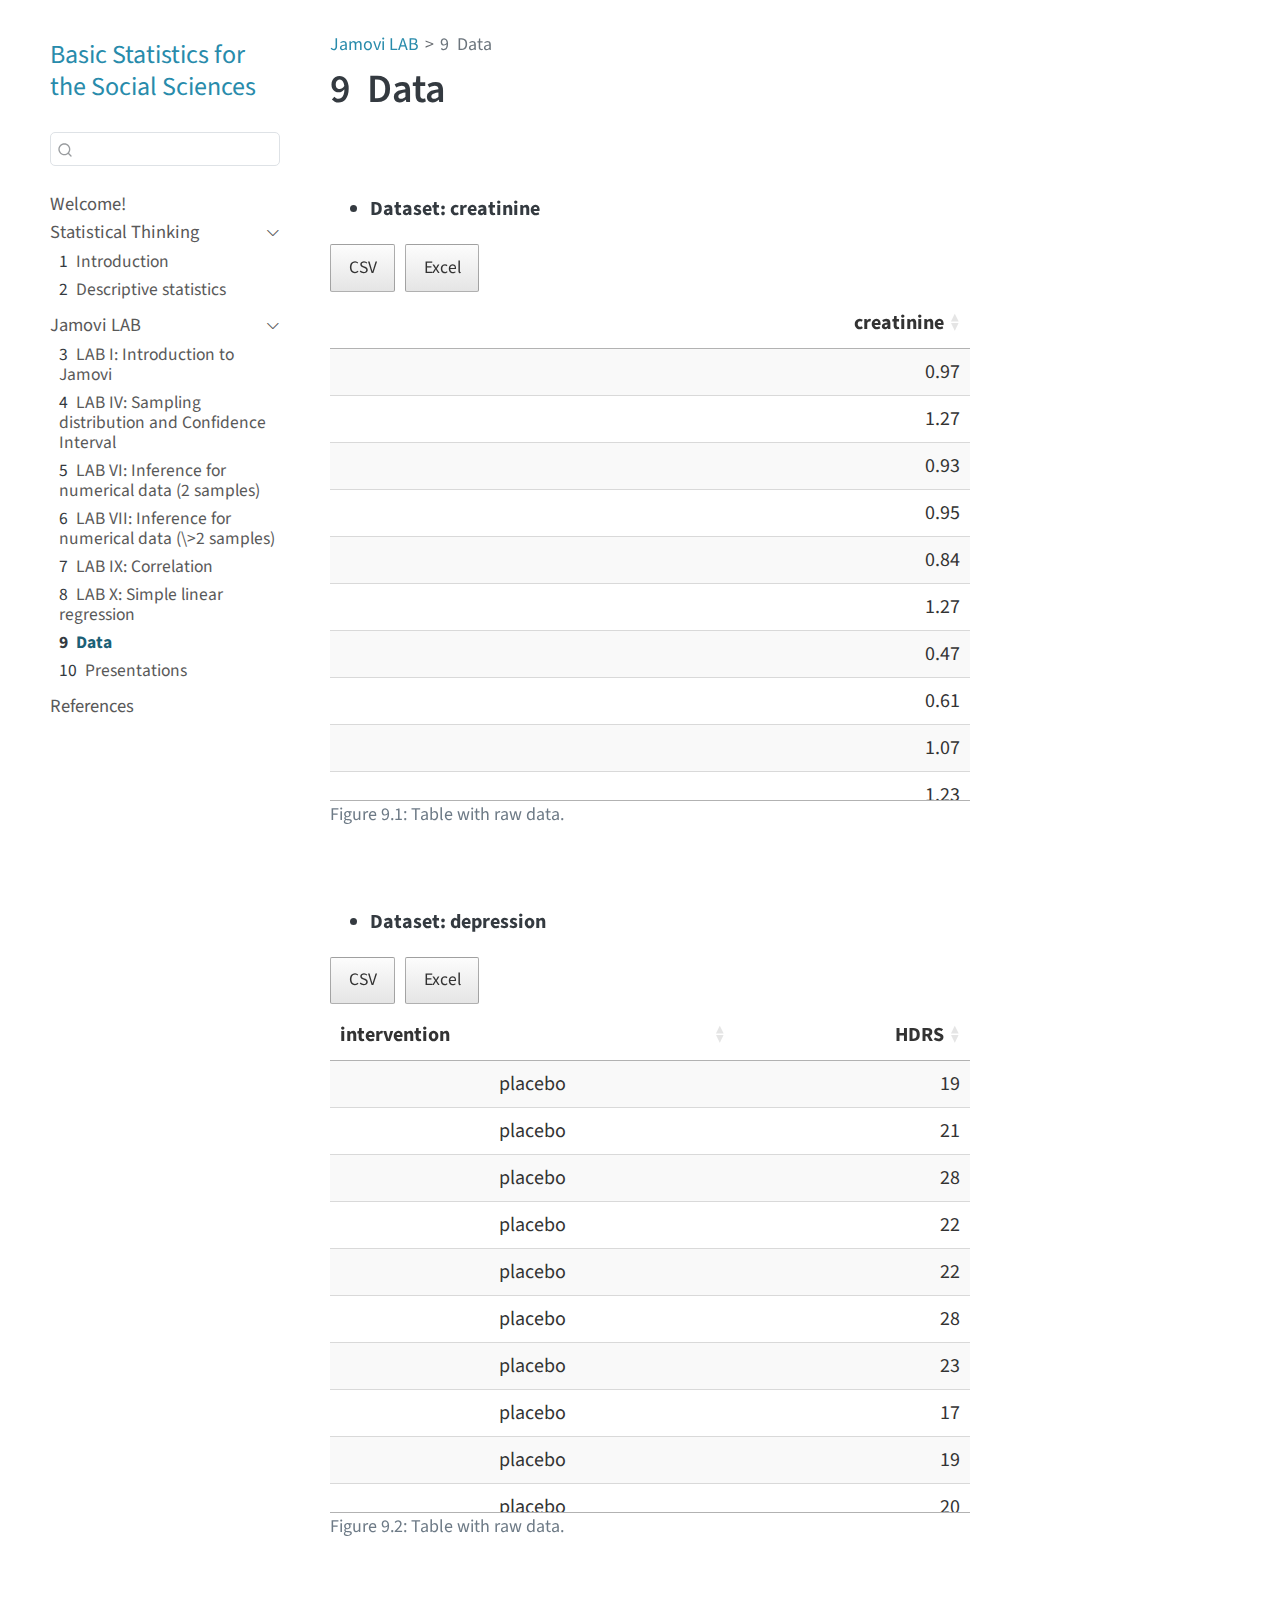
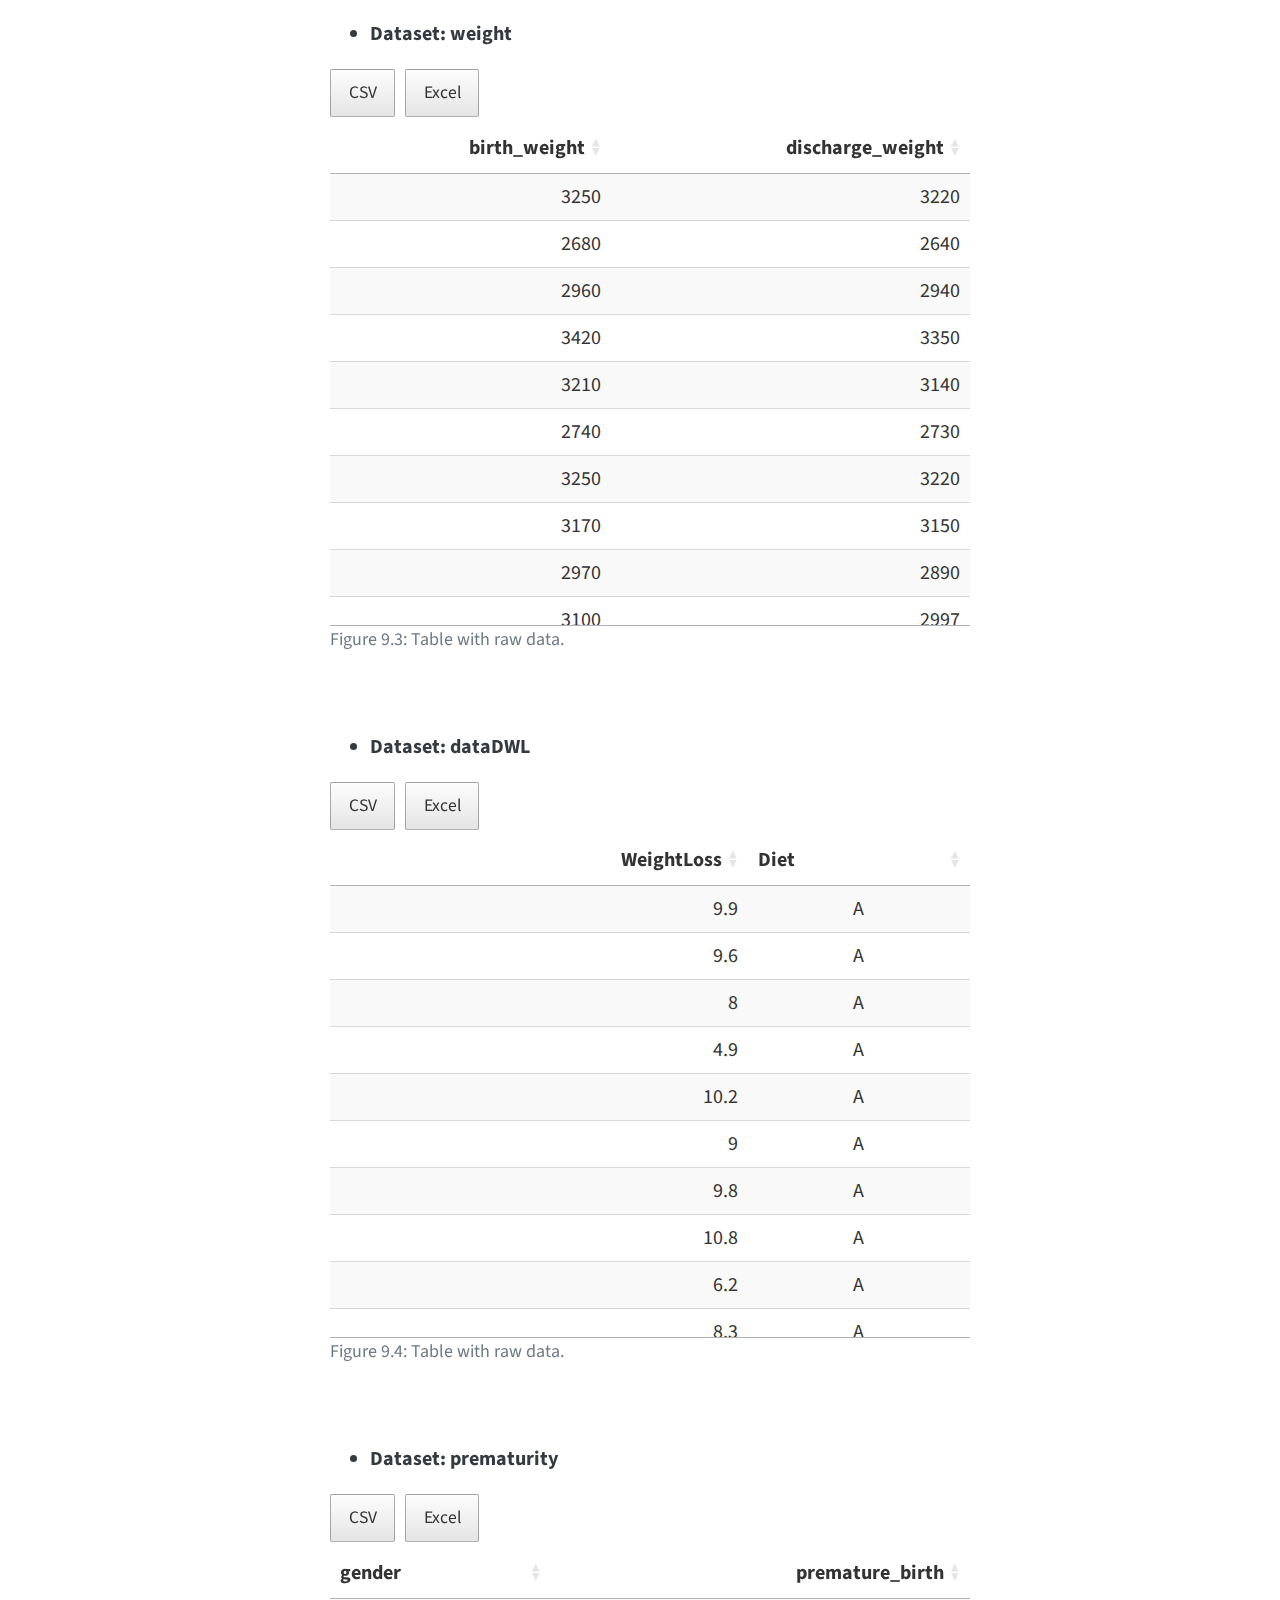
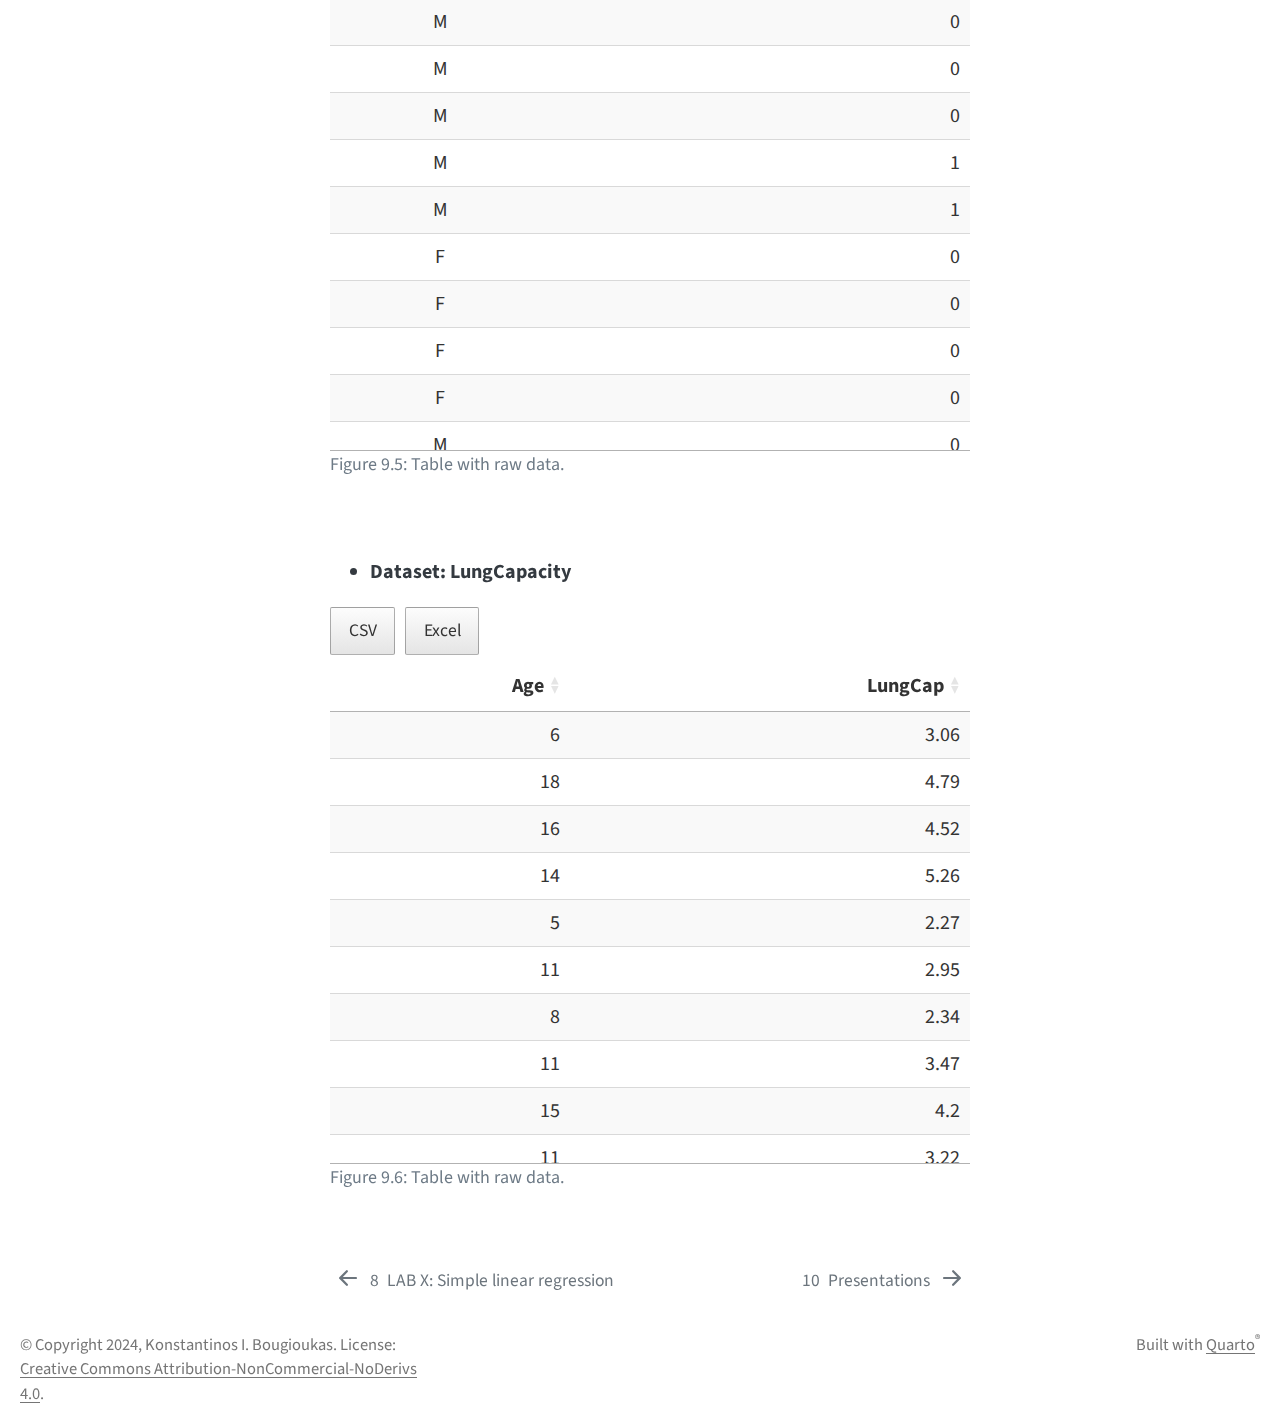
==== commit 3b6effc0: "0.1.58" ====
--- a/_book/data.html
+++ b/_book/data.html
@@ -7,7 +7,7 @@
 <meta name="viewport" content="width=device-width, initial-scale=1.0, user-scalable=yes">
 
 
-<title>8&nbsp; Data – Basic Statistics for the Social Sciences</title>
+<title>9&nbsp; Data – Basic Statistics for the Social Sciences</title>
 <style>
 code{white-space: pre-wrap;}
 span.smallcaps{font-variant: small-caps;}
@@ -118,7 +118,7 @@
       <button type="button" class="quarto-btn-toggle btn" data-bs-toggle="collapse" role="button" data-bs-target=".quarto-sidebar-collapse-item" aria-controls="quarto-sidebar" aria-expanded="false" aria-label="Toggle sidebar navigation" onclick="if (window.quartoToggleHeadroom) { window.quartoToggleHeadroom(); }">
         <i class="bi bi-layout-text-sidebar-reverse"></i>
       </button>
-        <nav class="quarto-page-breadcrumbs" aria-label="breadcrumb"><ol class="breadcrumb"><li class="breadcrumb-item"><a href="./lab1.html">Jamovi LAB</a></li><li class="breadcrumb-item"><a href="./data.html"><span class="chapter-number">8</span>&nbsp; <span class="chapter-title">Data</span></a></li></ol></nav>
+        <nav class="quarto-page-breadcrumbs" aria-label="breadcrumb"><ol class="breadcrumb"><li class="breadcrumb-item"><a href="./lab1.html">Jamovi LAB</a></li><li class="breadcrumb-item"><a href="./data.html"><span class="chapter-number">9</span>&nbsp; <span class="chapter-title">Data</span></a></li></ol></nav>
         <a class="flex-grow-1" role="navigation" data-bs-toggle="collapse" data-bs-target=".quarto-sidebar-collapse-item" aria-controls="quarto-sidebar" aria-expanded="false" aria-label="Toggle sidebar navigation" onclick="if (window.quartoToggleHeadroom) { window.quartoToggleHeadroom(); }">      
         </a>
       <button type="button" class="btn quarto-search-button" aria-label="Search" onclick="window.quartoOpenSearch();">
@@ -207,20 +207,26 @@
 </li>
           <li class="sidebar-item">
   <div class="sidebar-item-container"> 
+  <a href="./lab9.html" class="sidebar-item-text sidebar-link">
+ <span class="menu-text"><span class="chapter-number">7</span>&nbsp; <span class="chapter-title">LAB IX: Correlation</span></span></a>
+  </div>
+</li>
+          <li class="sidebar-item">
+  <div class="sidebar-item-container"> 
   <a href="./lab10.html" class="sidebar-item-text sidebar-link">
- <span class="menu-text"><span class="chapter-number">7</span>&nbsp; <span class="chapter-title">LAB X: Simple linear regression</span></span></a>
+ <span class="menu-text"><span class="chapter-number">8</span>&nbsp; <span class="chapter-title">LAB X: Simple linear regression</span></span></a>
   </div>
 </li>
           <li class="sidebar-item">
   <div class="sidebar-item-container"> 
   <a href="./data.html" class="sidebar-item-text sidebar-link active">
- <span class="menu-text"><span class="chapter-number">8</span>&nbsp; <span class="chapter-title">Data</span></span></a>
+ <span class="menu-text"><span class="chapter-number">9</span>&nbsp; <span class="chapter-title">Data</span></span></a>
   </div>
 </li>
           <li class="sidebar-item">
   <div class="sidebar-item-container"> 
   <a href="./presentations.html" class="sidebar-item-text sidebar-link">
- <span class="menu-text"><span class="chapter-number">9</span>&nbsp; <span class="chapter-title">Presentations</span></span></a>
+ <span class="menu-text"><span class="chapter-number">10</span>&nbsp; <span class="chapter-title">Presentations</span></span></a>
   </div>
 </li>
       </ul>
@@ -242,9 +248,9 @@
 <!-- main -->
 <main class="content" id="quarto-document-content">
 
-<header id="title-block-header" class="quarto-title-block default"><nav class="quarto-page-breadcrumbs quarto-title-breadcrumbs d-none d-lg-block" aria-label="breadcrumb"><ol class="breadcrumb"><li class="breadcrumb-item"><a href="./lab1.html">Jamovi LAB</a></li><li class="breadcrumb-item"><a href="./data.html"><span class="chapter-number">8</span>&nbsp; <span class="chapter-title">Data</span></a></li></ol></nav>
+<header id="title-block-header" class="quarto-title-block default"><nav class="quarto-page-breadcrumbs quarto-title-breadcrumbs d-none d-lg-block" aria-label="breadcrumb"><ol class="breadcrumb"><li class="breadcrumb-item"><a href="./lab1.html">Jamovi LAB</a></li><li class="breadcrumb-item"><a href="./data.html"><span class="chapter-number">9</span>&nbsp; <span class="chapter-title">Data</span></a></li></ol></nav>
 <div class="quarto-title">
-<h1 class="title"><span class="chapter-number">8</span>&nbsp; <span class="chapter-title">Data</span></h1>
+<h1 class="title"><span class="chapter-number">9</span>&nbsp; <span class="chapter-title">Data</span></h1>
 </div>
 
 
@@ -269,11 +275,11 @@
 <div id="fig-creatinine" class="cell-output-display quarto-float quarto-figure quarto-figure-center anchored">
 <figure class="quarto-float quarto-float-fig figure">
 <div aria-describedby="fig-creatinine-caption-0ceaefa1-69ba-4598-a22c-09a6ac19f8ca">
-<div class="datatables html-widget html-fill-item" id="htmlwidget-e8fe891e93c667efdfa9" style="width:100%;height:auto;"></div>
-<script type="application/json" data-for="htmlwidget-e8fe891e93c667efdfa9">{"x":{"filter":"none","vertical":false,"extensions":["Scroller","Buttons"],"data":[[0.97,1.27,0.93,0.95,0.84,1.27,0.47,0.61,1.07,1.23,0.8100000000000001,1.19,1.01,0.49,0.9,0.53,0.45,1.88,1.23,1.1]],"container":"<table class=\"display\">\n  <thead>\n    <tr>\n      <th>creatinine<\/th>\n    <\/tr>\n  <\/thead>\n<\/table>","options":{"deferRender":false,"dom":"Bt","scrollY":452,"scroller":true,"scrollX":true,"pageLength":10,"buttons":[{"extend":"csv","filename":"creatinine"},{"extend":"excel","filename":"creatinine","title":null}],"columnDefs":[{"className":"dt-right","targets":0},{"name":"creatinine","targets":0}],"order":[],"autoWidth":false,"orderClasses":false}},"evals":[],"jsHooks":[]}</script>
+<div class="datatables html-widget html-fill-item" id="htmlwidget-81ef9c07d586de40b6f0" style="width:100%;height:auto;"></div>
+<script type="application/json" data-for="htmlwidget-81ef9c07d586de40b6f0">{"x":{"filter":"none","vertical":false,"extensions":["Scroller","Buttons"],"data":[[0.97,1.27,0.93,0.95,0.84,1.27,0.47,0.61,1.07,1.23,0.8100000000000001,1.19,1.01,0.49,0.9,0.53,0.45,1.88,1.23,1.1]],"container":"<table class=\"display\">\n  <thead>\n    <tr>\n      <th>creatinine<\/th>\n    <\/tr>\n  <\/thead>\n<\/table>","options":{"deferRender":false,"dom":"Bt","scrollY":452,"scroller":true,"scrollX":true,"pageLength":10,"buttons":[{"extend":"csv","filename":"creatinine"},{"extend":"excel","filename":"creatinine","title":null}],"columnDefs":[{"className":"dt-right","targets":0},{"name":"creatinine","targets":0}],"order":[],"autoWidth":false,"orderClasses":false}},"evals":[],"jsHooks":[]}</script>
 </div>
 <figcaption class="quarto-float-caption-bottom quarto-float-caption quarto-float-fig" id="fig-creatinine-caption-0ceaefa1-69ba-4598-a22c-09a6ac19f8ca">
-Figure&nbsp;8.1: Table with raw data.
+Figure&nbsp;9.1: Table with raw data.
 </figcaption>
 </figure>
 </div>
@@ -286,11 +292,11 @@
 <div id="fig-depression" class="cell-output-display quarto-float quarto-figure quarto-figure-center anchored">
 <figure class="quarto-float quarto-float-fig figure">
 <div aria-describedby="fig-depression-caption-0ceaefa1-69ba-4598-a22c-09a6ac19f8ca">
-<div class="datatables html-widget html-fill-item" id="htmlwidget-f23d4b232da836d9fa97" style="width:100%;height:auto;"></div>
-<script type="application/json" data-for="htmlwidget-f23d4b232da836d9fa97">{"x":{"filter":"none","vertical":false,"extensions":["Scroller","Buttons"],"data":[["placebo","placebo","placebo","placebo","placebo","placebo","placebo","placebo","placebo","placebo","placebo","placebo","placebo","placebo","placebo","placebo","placebo","placebo","placebo","placebo","placebo","placebo","placebo","placebo","placebo","placebo","placebo","placebo","placebo","placebo","placebo","placebo","placebo","placebo","placebo","placebo","placebo","placebo","placebo","placebo","placebo","placebo","placebo","paroxetine","paroxetine","paroxetine","paroxetine","paroxetine","paroxetine","paroxetine","paroxetine","paroxetine","paroxetine","paroxetine","paroxetine","paroxetine","paroxetine","paroxetine","paroxetine","paroxetine","paroxetine","paroxetine","paroxetine","paroxetine","paroxetine","paroxetine","paroxetine","paroxetine","paroxetine","paroxetine","paroxetine","paroxetine","paroxetine","paroxetine","paroxetine","paroxetine"],[19,21,28,22,22,28,23,17,19,20,26,23,23,22,19,28,23,14,24,20,17,21,18,19,19,15,25,22,17,26,23,20,25,25,25,24,24,21,20,20,19,21,17,18,19,26,21,21,27,22,15,18,19,25,22,22,21,18,27,22,13,23,19,16,20,16,18,18,14,24,21,16,25,22,19,24]],"container":"<table class=\"display\">\n  <thead>\n    <tr>\n      <th>intervention<\/th>\n      <th>HDRS<\/th>\n    <\/tr>\n  <\/thead>\n<\/table>","options":{"deferRender":false,"dom":"Bt","scrollY":452,"scroller":true,"scrollX":true,"pageLength":10,"buttons":[{"extend":"csv","filename":"depression"},{"extend":"excel","filename":"depression","title":null}],"columnDefs":[{"className":"dt-right","targets":1},{"name":"intervention","targets":0},{"name":"HDRS","targets":1}],"order":[],"autoWidth":false,"orderClasses":false}},"evals":[],"jsHooks":[]}</script>
+<div class="datatables html-widget html-fill-item" id="htmlwidget-6041f49c3228fede91d7" style="width:100%;height:auto;"></div>
+<script type="application/json" data-for="htmlwidget-6041f49c3228fede91d7">{"x":{"filter":"none","vertical":false,"extensions":["Scroller","Buttons"],"data":[["placebo","placebo","placebo","placebo","placebo","placebo","placebo","placebo","placebo","placebo","placebo","placebo","placebo","placebo","placebo","placebo","placebo","placebo","placebo","placebo","placebo","placebo","placebo","placebo","placebo","placebo","placebo","placebo","placebo","placebo","placebo","placebo","placebo","placebo","placebo","placebo","placebo","placebo","placebo","placebo","placebo","placebo","placebo","paroxetine","paroxetine","paroxetine","paroxetine","paroxetine","paroxetine","paroxetine","paroxetine","paroxetine","paroxetine","paroxetine","paroxetine","paroxetine","paroxetine","paroxetine","paroxetine","paroxetine","paroxetine","paroxetine","paroxetine","paroxetine","paroxetine","paroxetine","paroxetine","paroxetine","paroxetine","paroxetine","paroxetine","paroxetine","paroxetine","paroxetine","paroxetine","paroxetine"],[19,21,28,22,22,28,23,17,19,20,26,23,23,22,19,28,23,14,24,20,17,21,18,19,19,15,25,22,17,26,23,20,25,25,25,24,24,21,20,20,19,21,17,18,19,26,21,21,27,22,15,18,19,25,22,22,21,18,27,22,13,23,19,16,20,16,18,18,14,24,21,16,25,22,19,24]],"container":"<table class=\"display\">\n  <thead>\n    <tr>\n      <th>intervention<\/th>\n      <th>HDRS<\/th>\n    <\/tr>\n  <\/thead>\n<\/table>","options":{"deferRender":false,"dom":"Bt","scrollY":452,"scroller":true,"scrollX":true,"pageLength":10,"buttons":[{"extend":"csv","filename":"depression"},{"extend":"excel","filename":"depression","title":null}],"columnDefs":[{"className":"dt-right","targets":1},{"name":"intervention","targets":0},{"name":"HDRS","targets":1}],"order":[],"autoWidth":false,"orderClasses":false}},"evals":[],"jsHooks":[]}</script>
 </div>
 <figcaption class="quarto-float-caption-bottom quarto-float-caption quarto-float-fig" id="fig-depression-caption-0ceaefa1-69ba-4598-a22c-09a6ac19f8ca">
-Figure&nbsp;8.2: Table with raw data.
+Figure&nbsp;9.2: Table with raw data.
 </figcaption>
 </figure>
 </div>
@@ -303,11 +309,11 @@
 <div id="fig-weight" class="cell-output-display quarto-float quarto-figure quarto-figure-center anchored">
 <figure class="quarto-float quarto-float-fig figure">
 <div aria-describedby="fig-weight-caption-0ceaefa1-69ba-4598-a22c-09a6ac19f8ca">
-<div class="datatables html-widget html-fill-item" id="htmlwidget-a441c9c1b7742df65e9c" style="width:100%;height:auto;"></div>
-<script type="application/json" data-for="htmlwidget-a441c9c1b7742df65e9c">{"x":{"filter":"none","vertical":false,"extensions":["Scroller","Buttons"],"data":[[3250,2680,2960,3420,3210,2740,3250,3170,2970,3100,3087,2687,2860,3430,3210,3150,2680,2960,3440,3210,3150,2687,2960,3422,3210],[3220,2640,2940,3350,3140,2730,3220,3150,2890,2997,3003,2645,2875,3400,3220,3100,2660,2910,3400,3140,3115,2644,2880,3393,3240]],"container":"<table class=\"display\">\n  <thead>\n    <tr>\n      <th>birth_weight<\/th>\n      <th>discharge_weight<\/th>\n    <\/tr>\n  <\/thead>\n<\/table>","options":{"deferRender":false,"dom":"Bt","scrollY":452,"scroller":true,"scrollX":true,"pageLength":10,"buttons":[{"extend":"csv","filename":"weight"},{"extend":"excel","filename":"weight","title":null}],"columnDefs":[{"className":"dt-right","targets":[0,1]},{"name":"birth_weight","targets":0},{"name":"discharge_weight","targets":1}],"order":[],"autoWidth":false,"orderClasses":false}},"evals":[],"jsHooks":[]}</script>
+<div class="datatables html-widget html-fill-item" id="htmlwidget-a9e413454fba73eb08b5" style="width:100%;height:auto;"></div>
+<script type="application/json" data-for="htmlwidget-a9e413454fba73eb08b5">{"x":{"filter":"none","vertical":false,"extensions":["Scroller","Buttons"],"data":[[3250,2680,2960,3420,3210,2740,3250,3170,2970,3100,3087,2687,2860,3430,3210,3150,2680,2960,3440,3210,3150,2687,2960,3422,3210],[3220,2640,2940,3350,3140,2730,3220,3150,2890,2997,3003,2645,2875,3400,3220,3100,2660,2910,3400,3140,3115,2644,2880,3393,3240]],"container":"<table class=\"display\">\n  <thead>\n    <tr>\n      <th>birth_weight<\/th>\n      <th>discharge_weight<\/th>\n    <\/tr>\n  <\/thead>\n<\/table>","options":{"deferRender":false,"dom":"Bt","scrollY":452,"scroller":true,"scrollX":true,"pageLength":10,"buttons":[{"extend":"csv","filename":"weight"},{"extend":"excel","filename":"weight","title":null}],"columnDefs":[{"className":"dt-right","targets":[0,1]},{"name":"birth_weight","targets":0},{"name":"discharge_weight","targets":1}],"order":[],"autoWidth":false,"orderClasses":false}},"evals":[],"jsHooks":[]}</script>
 </div>
 <figcaption class="quarto-float-caption-bottom quarto-float-caption quarto-float-fig" id="fig-weight-caption-0ceaefa1-69ba-4598-a22c-09a6ac19f8ca">
-Figure&nbsp;8.3: Table with raw data.
+Figure&nbsp;9.3: Table with raw data.
 </figcaption>
 </figure>
 </div>
@@ -320,11 +326,11 @@
 <div id="fig-dataDWL" class="cell-output-display quarto-float quarto-figure quarto-figure-center anchored">
 <figure class="quarto-float quarto-float-fig figure">
 <div aria-describedby="fig-dataDWL-caption-0ceaefa1-69ba-4598-a22c-09a6ac19f8ca">
-<div class="datatables html-widget html-fill-item" id="htmlwidget-3457790492bf5e77ecd8" style="width:100%;height:auto;"></div>
-<script type="application/json" data-for="htmlwidget-3457790492bf5e77ecd8">{"x":{"filter":"none","vertical":false,"extensions":["Scroller","Buttons"],"data":[[9.9,9.6,8,4.9,10.2,9,9.800000000000001,10.8,6.2,8.300000000000001,12.9,11.8,5.5,9.300000000000001,11.5,9.5,3.8,11.5,9.199999999999999,4.5,8.9,5.2,8.199999999999999,7.5,12.7,10,10,11.7,8.199999999999999,12.7,10.8,10.2,14.4,8.699999999999999,12.2,12.9,13,15.1,14.5,13,12.5,10.8,10.5,12.2,10.9,13.2,9.5,10.6,9.9,9.5,10.5,11.8,5.8,10,11.6,11.8,7.1,9.4,13.7,13.7],["A","A","A","A","A","A","A","A","A","A","A","A","A","A","A","B","B","B","B","B","B","B","B","B","B","B","B","B","B","B","C","C","C","C","C","C","C","C","C","C","C","C","C","C","C","D","D","D","D","D","D","D","D","D","D","D","D","D","D","D"]],"container":"<table class=\"display\">\n  <thead>\n    <tr>\n      <th>WeightLoss<\/th>\n      <th>Diet<\/th>\n    <\/tr>\n  <\/thead>\n<\/table>","options":{"deferRender":false,"dom":"Bt","scrollY":452,"scroller":true,"scrollX":true,"pageLength":10,"buttons":[{"extend":"csv","filename":"dataDWL"},{"extend":"excel","filename":"dataDWL","title":null}],"columnDefs":[{"className":"dt-right","targets":0},{"name":"WeightLoss","targets":0},{"name":"Diet","targets":1}],"order":[],"autoWidth":false,"orderClasses":false}},"evals":[],"jsHooks":[]}</script>
+<div class="datatables html-widget html-fill-item" id="htmlwidget-1e203216943927743e2d" style="width:100%;height:auto;"></div>
+<script type="application/json" data-for="htmlwidget-1e203216943927743e2d">{"x":{"filter":"none","vertical":false,"extensions":["Scroller","Buttons"],"data":[[9.9,9.6,8,4.9,10.2,9,9.800000000000001,10.8,6.2,8.300000000000001,12.9,11.8,5.5,9.300000000000001,11.5,9.5,3.8,11.5,9.199999999999999,4.5,8.9,5.2,8.199999999999999,7.5,12.7,10,10,11.7,8.199999999999999,12.7,10.8,10.2,14.4,8.699999999999999,12.2,12.9,13,15.1,14.5,13,12.5,10.8,10.5,12.2,10.9,13.2,9.5,10.6,9.9,9.5,10.5,11.8,5.8,10,11.6,11.8,7.1,9.4,13.7,13.7],["A","A","A","A","A","A","A","A","A","A","A","A","A","A","A","B","B","B","B","B","B","B","B","B","B","B","B","B","B","B","C","C","C","C","C","C","C","C","C","C","C","C","C","C","C","D","D","D","D","D","D","D","D","D","D","D","D","D","D","D"]],"container":"<table class=\"display\">\n  <thead>\n    <tr>\n      <th>WeightLoss<\/th>\n      <th>Diet<\/th>\n    <\/tr>\n  <\/thead>\n<\/table>","options":{"deferRender":false,"dom":"Bt","scrollY":452,"scroller":true,"scrollX":true,"pageLength":10,"buttons":[{"extend":"csv","filename":"dataDWL"},{"extend":"excel","filename":"dataDWL","title":null}],"columnDefs":[{"className":"dt-right","targets":0},{"name":"WeightLoss","targets":0},{"name":"Diet","targets":1}],"order":[],"autoWidth":false,"orderClasses":false}},"evals":[],"jsHooks":[]}</script>
 </div>
 <figcaption class="quarto-float-caption-bottom quarto-float-caption quarto-float-fig" id="fig-dataDWL-caption-0ceaefa1-69ba-4598-a22c-09a6ac19f8ca">
-Figure&nbsp;8.4: Table with raw data.
+Figure&nbsp;9.4: Table with raw data.
 </figcaption>
 </figure>
 </div>
@@ -337,11 +343,11 @@
 <div id="fig-prematurity" class="cell-output-display quarto-float quarto-figure quarto-figure-center anchored">
 <figure class="quarto-float quarto-float-fig figure">
 <div aria-describedby="fig-prematurity-caption-0ceaefa1-69ba-4598-a22c-09a6ac19f8ca">
-<div class="datatables html-widget html-fill-item" id="htmlwidget-84b0f97955ca397fbc2a" style="width:100%;height:auto;"></div>
-<script type="application/json" data-for="htmlwidget-84b0f97955ca397fbc2a">{"x":{"filter":"none","vertical":false,"extensions":["Scroller","Buttons"],"data":[["M","M","M","M","M","F","F","F","F","M","M","M","M","M","M","M","M","M","M","M","M","M","M","M","F","F","F","F","F","F","F","F","F","M","M","M","M","M","M","M","M","M","M","M","M","M","M","M","F","F","F","F","F","F","F","F","M","M","M","M","M","M","M","M","M","M","M","M","M","M","M","M","F","F","F","F","F","F","F","F","F","M","M","M","M","M","M","M","M","M","M","M","M","F","F","F","F","F","F","F","F","F","F","F","F","M","M","M","M","M","M","M","M","M","F","F","F","F","F","F","F","F","F","F","F","F","F","F","F","M","M","M","M","M","M","M","M","M","M","F","F"],[0,0,0,1,1,0,0,0,0,0,0,1,0,1,0,0,1,1,0,0,0,1,0,0,1,0,1,1,1,0,0,0,0,0,0,1,0,0,0,0,1,0,1,1,1,1,0,0,0,0,0,1,0,0,0,0,0,1,0,0,0,1,0,0,0,0,1,1,1,0,0,0,0,0,1,0,0,0,0,0,0,0,0,0,0,1,1,1,1,1,1,1,1,0,0,1,1,0,0,0,0,0,0,0,0,0,0,0,0,0,0,1,0,0,0,1,1,0,0,0,1,1,0,0,0,0,0,0,0,0,1,1,0,1,1,1,1,0,0,0,0]],"container":"<table class=\"display\">\n  <thead>\n    <tr>\n      <th>gender<\/th>\n      <th>premature_birth<\/th>\n    <\/tr>\n  <\/thead>\n<\/table>","options":{"deferRender":false,"dom":"Bt","scrollY":452,"scroller":true,"scrollX":true,"pageLength":10,"buttons":[{"extend":"csv","filename":"prematurity"},{"extend":"excel","filename":"prematurity","title":null}],"columnDefs":[{"className":"dt-right","targets":1},{"name":"gender","targets":0},{"name":"premature_birth","targets":1}],"order":[],"autoWidth":false,"orderClasses":false}},"evals":[],"jsHooks":[]}</script>
+<div class="datatables html-widget html-fill-item" id="htmlwidget-2c38cd25f63d4eefcb56" style="width:100%;height:auto;"></div>
+<script type="application/json" data-for="htmlwidget-2c38cd25f63d4eefcb56">{"x":{"filter":"none","vertical":false,"extensions":["Scroller","Buttons"],"data":[["M","M","M","M","M","F","F","F","F","M","M","M","M","M","M","M","M","M","M","M","M","M","M","M","F","F","F","F","F","F","F","F","F","M","M","M","M","M","M","M","M","M","M","M","M","M","M","M","F","F","F","F","F","F","F","F","M","M","M","M","M","M","M","M","M","M","M","M","M","M","M","M","F","F","F","F","F","F","F","F","F","M","M","M","M","M","M","M","M","M","M","M","M","F","F","F","F","F","F","F","F","F","F","F","F","M","M","M","M","M","M","M","M","M","F","F","F","F","F","F","F","F","F","F","F","F","F","F","F","M","M","M","M","M","M","M","M","M","M","F","F"],[0,0,0,1,1,0,0,0,0,0,0,1,0,1,0,0,1,1,0,0,0,1,0,0,1,0,1,1,1,0,0,0,0,0,0,1,0,0,0,0,1,0,1,1,1,1,0,0,0,0,0,1,0,0,0,0,0,1,0,0,0,1,0,0,0,0,1,1,1,0,0,0,0,0,1,0,0,0,0,0,0,0,0,0,0,1,1,1,1,1,1,1,1,0,0,1,1,0,0,0,0,0,0,0,0,0,0,0,0,0,0,1,0,0,0,1,1,0,0,0,1,1,0,0,0,0,0,0,0,0,1,1,0,1,1,1,1,0,0,0,0]],"container":"<table class=\"display\">\n  <thead>\n    <tr>\n      <th>gender<\/th>\n      <th>premature_birth<\/th>\n    <\/tr>\n  <\/thead>\n<\/table>","options":{"deferRender":false,"dom":"Bt","scrollY":452,"scroller":true,"scrollX":true,"pageLength":10,"buttons":[{"extend":"csv","filename":"prematurity"},{"extend":"excel","filename":"prematurity","title":null}],"columnDefs":[{"className":"dt-right","targets":1},{"name":"gender","targets":0},{"name":"premature_birth","targets":1}],"order":[],"autoWidth":false,"orderClasses":false}},"evals":[],"jsHooks":[]}</script>
 </div>
 <figcaption class="quarto-float-caption-bottom quarto-float-caption quarto-float-fig" id="fig-prematurity-caption-0ceaefa1-69ba-4598-a22c-09a6ac19f8ca">
-Figure&nbsp;8.5: Table with raw data.
+Figure&nbsp;9.5: Table with raw data.
 </figcaption>
 </figure>
 </div>
@@ -354,11 +360,11 @@
 <div id="fig-LungCapacity" class="cell-output-display quarto-float quarto-figure quarto-figure-center anchored">
 <figure class="quarto-float quarto-float-fig figure">
 <div aria-describedby="fig-LungCapacity-caption-0ceaefa1-69ba-4598-a22c-09a6ac19f8ca">
-<div class="datatables html-widget html-fill-item" id="htmlwidget-d85c988fdbb6e5010bdb" style="width:100%;height:auto;"></div>
-<script type="application/json" data-for="htmlwidget-d85c988fdbb6e5010bdb">{"x":{"filter":"none","vertical":false,"extensions":["Scroller","Buttons"],"data":[[6,18,16,14,5,11,8,11,15,11,19,17,12,10,10,13,15,8,11,14,6,8,16,11,11,12,12,9,4,18,4,13,13,13,12,10,6,9,11,17,14,17,8,12,6,11,11,12,17,7,15,15,11,10,18,6,13,19,9,12,12,14,9,13,13,13,11,11,11,12,14,11,11,13,13,12,14,9,17,11,12,16,17,19,14,12,19,11,15,19,9,14,13,14,19,18,16,7,16,10,13,14,13,16,16,5,16,12,7,7,15,18,8,3,15,15,7,18,8,17,16,12,17,16,19,12,17,19,12,12,15,17,13,12,16,13,15,15,14,13,6,18,18,18,9,17,14,14,14,3,11,8,9,8,16,7,11,5,16,11,16,10,12,19,7,8,13,17,9,8,15,6,14,10,17,15,10,16,17,17,13,17,15,16,18,10,16,8,14,4,17,15,10,13,16,17,19,11,8,12,13,16,15,18,8,5,10,8,13,7,11,15,10,15,8,7,10,18,15,19,14,3,6,12,14,8,15,5,3,11,11,13,18,19,15,18,8,11,17,14,12,14,8,12,11,6,9,11,18,18,19,9,18,9,7,8,18,11,12,11,14,14,5,12,19,9,17,10,9,9,10,14,14,12,17,10,12,13,11,12,17,14,15,8,13,11,10,6,10,18,6,18,3,15,13,19,11,13,5,8,18,13,10,18,12,9,15,14,8,19,7,13,14,19,9,12,10,3,13,16,13,10,15,11,11,19,15,11,19,8,7,10,13,14,14,9,11,13,15,18,15,13,9,8,7,17,11,12,9,14,8,16,17,9,12,19,17,15,12,7,8,15,18,11,10,9,11,16,16,18,16,10,13,16,18,9,13,11,5,6,12,9,15,13,16,18,11,13,7,4,13,16,17,10,11,7,11,16,13,8,3,12,15,8,4,13,7,15,15,18,7,13,18,19,10,6,13,14,15,5,12,17,8,12,12,12,7,19,17,16,6,12,6,6,14,15,7,14,16,11,9,19,17,15,13,5,11,11,10,13,10,9,15,13,17,5,14,10,13,8,17,13,10,10,16,5,15,11,12,19,10,18,13,15,16,17,14,9,16,16,16,16,12,16,7,18,4,19,11,15,8,15,5,6,19,14,14,7,15,13,9,13,18,5,14,7,18,17,14,13,11,12,18,3,14,9,10,9,15,14,16,12,9,13,15,11,6,12,17,12,3,12,7,12,8,9,15,11,15,12,9,10,6,12,14,15,8,19,12,7,17,7,12,13,15,15,6,13,19,12,9,17,19,10,12,14,12,18,5,19,17,13,9,7,16,16,17,17,18,7,7,12,12,8,8,14,11,17,13,13,15,5,10,15,11,3,6,7,12,14,13,19,15,14,7,16,16,16,7,7,16,15,12,6,11,13,15,13,18,15,3,16,12,12,5,12,14,6,19,9,11,10,7,16,5,8,15,10,10,13,18,12,13,19,10,19,16,13,13,14,9,8,10,13,12,6,14,18,14,3,16,10,12,10,16,10,8,10,5,8,8,18,6,10,14,17,18,14,14,10,13,18,11,15,19,16,16,15,8,7,12,10,13,7,13,14,9,16,15,13,10,14,12,7,15,19,15,12,15,10,17,5,3,14,16,19,11,16,17,9,9,18,11,15,10],[3.06,4.79,4.52,5.26,2.27,2.95,2.34,3.47,4.2,3.22,5.44,5.17,3.09,2.84,3.7,4.51,3.73,2.39,3.32,4.51,1.88,2.52,4.74,4.13,4.44,3.95,3.19,4.27,0.53,4.96,2.2,3.66,5.02,5.22,4.09,4.18,1.99,4.15,2.99,5.36,3.89,5.07,2.78,3.44,0.75,3.17,3.62,3.79,6.13,3.48,4.55,5.88,3.5,2.31,5.78,2.01,3.88,5.39,2.19,3.7,3.17,4.35,3.29,3.24,4,3.48,2.54,3.49,4.07,3.74,4.02,4.59,2.43,3.7,2.96,2.35,3.55,2.78,4.76,5.11,3.48,5.63,5.7,5.48,2.93,2.9,6.57,3.67,3.54,5.48,3.29,4.35,4.61,4.57,5.56,5.12,3.57,3.29,5.05,2.89,3.8,4.37,1.63,5.07,3.76,1.62,5.15,4.08,3.05,1.47,4.93,5.75,0.88,2.78,4.32,4.25,1.77,4.86,3.16,5.57,4.05,3.05,6.25,5.47,6.13,3.7,4.99,5.54,1.73,3.15,4.93,6.12,3.53,4.07,5.04,2.24,3.57,4.81,3.05,4.48,2.35,4.68,4.83,5.87,3.24,5.6,4.08,5.37,3.89,0.24,2.4,3.05,3.18,2.14,4.39,1.35,4.42,2.63,4.9,3.13,4.6,2.32,4.96,5.13,2.44,2.09,3.57,3.95,2.86,2.05,4.19,2.05,4.15,3.05,4.34,4.47,3.17,5.18,4.66,4.65,4.02,5.62,4.96,4.7,4.02,3.41,3.96,2.6,3.75,1.36,4.9,4.41,3.53,4.08,5.31,5.74,6.16,3.71,1.21,3.58,4.52,5.78,5.5,4.73,1.85,2.77,2.38,2.82,4.48,3.03,3.89,5.1,2.91,4.45,3.43,2.77,1.95,5.17,3.48,4.96,3.11,0.5600000000000001,1.4,4.26,3.83,3.44,5.24,1.47,2.22,2.77,3.75,3.45,4.39,5.26,4.08,4.65,2.71,3.75,4.48,5.16,4.58,4.71,3.11,4.07,4.5,1.81,3.79,3.54,5.06,4.79,5.31,3.44,5.91,3.61,2.51,2.65,5.23,3.8,4.71,3.5,4.19,5.62,2.29,2.45,4.81,2.47,4.25,3.48,3.77,4.15,2.89,4.16,4.12,3.3,4.44,3.5,4.16,3.17,3.43,4.6,4.02,5.19,4.59,2.26,4.89,2.93,3.79,1.43,2.9,4.52,3.34,4.94,2.59,5.39,3.38,5.77,3.18,4.13,1.24,3.5,3.88,3.24,3.1,4.98,3.13,3.1,4.01,5.17,2.87,3.95,1.17,4.58,4.15,6.2,3.08,3.45,1.85,0.49,3.21,5.19,3.61,3.42,4.21,4.33,2.46,5.24,3.94,1.72,4.55,2.13,1.96,2.84,4.76,5.09,3.49,2.48,4.2,5.16,4.64,4.85,3.51,2.99,2.63,0.77,2.39,4.78,2.24,2.38,1.62,4.01,2.67,5.52,5.02,2.24,3.58,3.67,5.54,3.94,3.15,1.74,1.88,4.76,4.83,3.44,2.86,2.95,4.4,4.25,4.09,5.51,5.24,3.64,3.28,5.07,6.8,2.92,3.7,4.08,2.32,1.99,2.77,3.49,4.15,3.79,5.24,5.02,2.44,3.06,2.54,1.61,3.09,5.36,5.51,3.18,3.68,2.7,3.23,4.97,4.13,2.12,0.95,2.52,3.99,0.9,1.53,4.15,1.25,5.75,4.78,5.44,2.67,4.1,4.39,5.2,3.84,1.5,3.53,4.31,4.67,1.06,4.27,5.31,2.82,3.69,4.05,2.78,2.57,5.81,5.31,4.47,3.32,2.6,1.85,2.39,4.94,5.35,1.36,3.99,4.97,4.7,2.48,4.61,4.64,3.93,3.64,2.91,2.98,4.66,2.05,3.75,2.06,2.09,6.19,4.94,5.45,0.91,3.23,3.11,3.77,3.64,4.07,4.72,3.37,4.54,5.06,1.5,4.31,4.86,3.31,4.92,3.71,5.97,5.04,5.22,4.28,3.82,4.58,3.29,3.99,4.51,2.69,4.91,4.25,4.58,2.98,5.49,1.12,4.78,2.87,3.18,2.01,6.1,1.36,2.54,6.94,4.26,3.95,1.29,3.84,3.74,2.89,3.79,5.02,1.38,4.07,2.12,4.31,6.33,4.87,5.7,4.27,3.17,5.44,0.79,2.95,3.82,3.92,4.41,4.68,3.06,4.6,4.66,4.83,3.9,4.92,3.95,2.47,4.26,4.55,3.34,1.93,4.02,2.73,3.87,2.87,3.26,3.75,3.57,5.83,5.65,3.22,3.24,3.28,3.73,5.29,4.53,3.99,5.1,3.61,3.62,4.87,0.84,4.27,3.8,4.06,4.19,1.29,3.36,5,3.11,3.74,3.92,4.83,2.15,3.79,3.42,4.12,5.06,0.63,6.33,5.63,4.08,3.26,1.06,4.74,6.17,5.83,5.06,4.31,3.89,2.44,3.79,2.86,2.11,2.53,4.18,4.22,5.86,4.48,3.95,4.33,1.06,3.8,4.12,3.7,0.6899999999999999,1.86,1.34,4.25,2.97,5.58,5.58,4.44,3.63,1.25,4.06,4.67,5.12,2.28,2.01,4.61,4.05,4.07,1.75,3.92,3.84,5.05,3.62,4.34,3.9,1.74,5.03,3.88,3.63,1.29,3.95,4.37,1.38,3.95,1.75,3.04,4.15,2.67,4.83,0.96,2.92,4.28,3.31,2.38,3.57,6.88,3.3,3.76,5.15,3.47,6.33,3.71,4.31,3.23,3.05,3.1,2.92,2.64,3.69,4.21,2.19,2.66,4.74,3.08,1.54,5.31,3.47,3.99,2.63,4.92,3.7,3.57,3.81,1.24,2.16,2.35,5.34,2.9,2.82,3.54,5.74,6.31,4.35,3.84,1.86,4.74,4.65,2.76,4.03,6.01,4.16,2.91,3.54,2.11,2.22,2.09,2.93,2.86,0.92,3.19,3.9,3.02,3.05,3.76,3.51,3.12,4.92,4.58,1.7,2.95,5.88,4.34,2.5,3.26,2.29,5.83,2.19,1.62,4.41,4.7,4.13,3.35,4.18,3.4,3.47,2.71,4.28,1.82,4.65,3.36]],"container":"<table class=\"display\">\n  <thead>\n    <tr>\n      <th>Age<\/th>\n      <th>LungCap<\/th>\n    <\/tr>\n  <\/thead>\n<\/table>","options":{"deferRender":false,"dom":"Bt","scrollY":452,"scroller":true,"scrollX":true,"pageLength":10,"buttons":[{"extend":"csv","filename":"LungCapacity"},{"extend":"excel","filename":"LungCapacity","title":null}],"columnDefs":[{"className":"dt-right","targets":[0,1]},{"name":"Age","targets":0},{"name":"LungCap","targets":1}],"order":[],"autoWidth":false,"orderClasses":false}},"evals":[],"jsHooks":[]}</script>
+<div class="datatables html-widget html-fill-item" id="htmlwidget-98f4732a6bb4ba89bcd4" style="width:100%;height:auto;"></div>
+<script type="application/json" data-for="htmlwidget-98f4732a6bb4ba89bcd4">{"x":{"filter":"none","vertical":false,"extensions":["Scroller","Buttons"],"data":[[6,18,16,14,5,11,8,11,15,11,19,17,12,10,10,13,15,8,11,14,6,8,16,11,11,12,12,9,4,18,4,13,13,13,12,10,6,9,11,17,14,17,8,12,6,11,11,12,17,7,15,15,11,10,18,6,13,19,9,12,12,14,9,13,13,13,11,11,11,12,14,11,11,13,13,12,14,9,17,11,12,16,17,19,14,12,19,11,15,19,9,14,13,14,19,18,16,7,16,10,13,14,13,16,16,5,16,12,7,7,15,18,8,3,15,15,7,18,8,17,16,12,17,16,19,12,17,19,12,12,15,17,13,12,16,13,15,15,14,13,6,18,18,18,9,17,14,14,14,3,11,8,9,8,16,7,11,5,16,11,16,10,12,19,7,8,13,17,9,8,15,6,14,10,17,15,10,16,17,17,13,17,15,16,18,10,16,8,14,4,17,15,10,13,16,17,19,11,8,12,13,16,15,18,8,5,10,8,13,7,11,15,10,15,8,7,10,18,15,19,14,3,6,12,14,8,15,5,3,11,11,13,18,19,15,18,8,11,17,14,12,14,8,12,11,6,9,11,18,18,19,9,18,9,7,8,18,11,12,11,14,14,5,12,19,9,17,10,9,9,10,14,14,12,17,10,12,13,11,12,17,14,15,8,13,11,10,6,10,18,6,18,3,15,13,19,11,13,5,8,18,13,10,18,12,9,15,14,8,19,7,13,14,19,9,12,10,3,13,16,13,10,15,11,11,19,15,11,19,8,7,10,13,14,14,9,11,13,15,18,15,13,9,8,7,17,11,12,9,14,8,16,17,9,12,19,17,15,12,7,8,15,18,11,10,9,11,16,16,18,16,10,13,16,18,9,13,11,5,6,12,9,15,13,16,18,11,13,7,4,13,16,17,10,11,7,11,16,13,8,3,12,15,8,4,13,7,15,15,18,7,13,18,19,10,6,13,14,15,5,12,17,8,12,12,12,7,19,17,16,6,12,6,6,14,15,7,14,16,11,9,19,17,15,13,5,11,11,10,13,10,9,15,13,17,5,14,10,13,8,17,13,10,10,16,5,15,11,12,19,10,18,13,15,16,17,14,9,16,16,16,16,12,16,7,18,4,19,11,15,8,15,5,6,19,14,14,7,15,13,9,13,18,5,14,7,18,17,14,13,11,12,18,3,14,9,10,9,15,14,16,12,9,13,15,11,6,12,17,12,3,12,7,12,8,9,15,11,15,12,9,10,6,12,14,15,8,19,12,7,17,7,12,13,15,15,6,13,19,12,9,17,19,10,12,14,12,18,5,19,17,13,9,7,16,16,17,17,18,7,7,12,12,8,8,14,11,17,13,13,15,5,10,15,11,3,6,7,12,14,13,19,15,14,7,16,16,16,7,7,16,15,12,6,11,13,15,13,18,15,3,16,12,12,5,12,14,6,19,9,11,10,7,16,5,8,15,10,10,13,18,12,13,19,10,19,16,13,13,14,9,8,10,13,12,6,14,18,14,3,16,10,12,10,16,10,8,10,5,8,8,18,6,10,14,17,18,14,14,10,13,18,11,15,19,16,16,15,8,7,12,10,13,7,13,14,9,16,15,13,10,14,12,7,15,19,15,12,15,10,17,5,3,14,16,19,11,16,17,9,9,18,11,15,10],[3.06,4.79,4.52,5.26,2.27,2.95,2.34,3.47,4.2,3.22,5.44,5.17,3.09,2.84,3.7,4.51,3.73,2.39,3.32,4.51,1.88,2.52,4.74,4.13,4.44,3.95,3.19,4.27,0.53,4.96,2.2,3.66,5.02,5.22,4.09,4.18,1.99,4.15,2.99,5.36,3.89,5.07,2.78,3.44,0.75,3.17,3.62,3.79,6.13,3.48,4.55,5.88,3.5,2.31,5.78,2.01,3.88,5.39,2.19,3.7,3.17,4.35,3.29,3.24,4,3.48,2.54,3.49,4.07,3.74,4.02,4.59,2.43,3.7,2.96,2.35,3.55,2.78,4.76,5.11,3.48,5.63,5.7,5.48,2.93,2.9,6.57,3.67,3.54,5.48,3.29,4.35,4.61,4.57,5.56,5.12,3.57,3.29,5.05,2.89,3.8,4.37,1.63,5.07,3.76,1.62,5.15,4.08,3.05,1.47,4.93,5.75,0.88,2.78,4.32,4.25,1.77,4.86,3.16,5.57,4.05,3.05,6.25,5.47,6.13,3.7,4.99,5.54,1.73,3.15,4.93,6.12,3.53,4.07,5.04,2.24,3.57,4.81,3.05,4.48,2.35,4.68,4.83,5.87,3.24,5.6,4.08,5.37,3.89,0.24,2.4,3.05,3.18,2.14,4.39,1.35,4.42,2.63,4.9,3.13,4.6,2.32,4.96,5.13,2.44,2.09,3.57,3.95,2.86,2.05,4.19,2.05,4.15,3.05,4.34,4.47,3.17,5.18,4.66,4.65,4.02,5.62,4.96,4.7,4.02,3.41,3.96,2.6,3.75,1.36,4.9,4.41,3.53,4.08,5.31,5.74,6.16,3.71,1.21,3.58,4.52,5.78,5.5,4.73,1.85,2.77,2.38,2.82,4.48,3.03,3.89,5.1,2.91,4.45,3.43,2.77,1.95,5.17,3.48,4.96,3.11,0.5600000000000001,1.4,4.26,3.83,3.44,5.24,1.47,2.22,2.77,3.75,3.45,4.39,5.26,4.08,4.65,2.71,3.75,4.48,5.16,4.58,4.71,3.11,4.07,4.5,1.81,3.79,3.54,5.06,4.79,5.31,3.44,5.91,3.61,2.51,2.65,5.23,3.8,4.71,3.5,4.19,5.62,2.29,2.45,4.81,2.47,4.25,3.48,3.77,4.15,2.89,4.16,4.12,3.3,4.44,3.5,4.16,3.17,3.43,4.6,4.02,5.19,4.59,2.26,4.89,2.93,3.79,1.43,2.9,4.52,3.34,4.94,2.59,5.39,3.38,5.77,3.18,4.13,1.24,3.5,3.88,3.24,3.1,4.98,3.13,3.1,4.01,5.17,2.87,3.95,1.17,4.58,4.15,6.2,3.08,3.45,1.85,0.49,3.21,5.19,3.61,3.42,4.21,4.33,2.46,5.24,3.94,1.72,4.55,2.13,1.96,2.84,4.76,5.09,3.49,2.48,4.2,5.16,4.64,4.85,3.51,2.99,2.63,0.77,2.39,4.78,2.24,2.38,1.62,4.01,2.67,5.52,5.02,2.24,3.58,3.67,5.54,3.94,3.15,1.74,1.88,4.76,4.83,3.44,2.86,2.95,4.4,4.25,4.09,5.51,5.24,3.64,3.28,5.07,6.8,2.92,3.7,4.08,2.32,1.99,2.77,3.49,4.15,3.79,5.24,5.02,2.44,3.06,2.54,1.61,3.09,5.36,5.51,3.18,3.68,2.7,3.23,4.97,4.13,2.12,0.95,2.52,3.99,0.9,1.53,4.15,1.25,5.75,4.78,5.44,2.67,4.1,4.39,5.2,3.84,1.5,3.53,4.31,4.67,1.06,4.27,5.31,2.82,3.69,4.05,2.78,2.57,5.81,5.31,4.47,3.32,2.6,1.85,2.39,4.94,5.35,1.36,3.99,4.97,4.7,2.48,4.61,4.64,3.93,3.64,2.91,2.98,4.66,2.05,3.75,2.06,2.09,6.19,4.94,5.45,0.91,3.23,3.11,3.77,3.64,4.07,4.72,3.37,4.54,5.06,1.5,4.31,4.86,3.31,4.92,3.71,5.97,5.04,5.22,4.28,3.82,4.58,3.29,3.99,4.51,2.69,4.91,4.25,4.58,2.98,5.49,1.12,4.78,2.87,3.18,2.01,6.1,1.36,2.54,6.94,4.26,3.95,1.29,3.84,3.74,2.89,3.79,5.02,1.38,4.07,2.12,4.31,6.33,4.87,5.7,4.27,3.17,5.44,0.79,2.95,3.82,3.92,4.41,4.68,3.06,4.6,4.66,4.83,3.9,4.92,3.95,2.47,4.26,4.55,3.34,1.93,4.02,2.73,3.87,2.87,3.26,3.75,3.57,5.83,5.65,3.22,3.24,3.28,3.73,5.29,4.53,3.99,5.1,3.61,3.62,4.87,0.84,4.27,3.8,4.06,4.19,1.29,3.36,5,3.11,3.74,3.92,4.83,2.15,3.79,3.42,4.12,5.06,0.63,6.33,5.63,4.08,3.26,1.06,4.74,6.17,5.83,5.06,4.31,3.89,2.44,3.79,2.86,2.11,2.53,4.18,4.22,5.86,4.48,3.95,4.33,1.06,3.8,4.12,3.7,0.6899999999999999,1.86,1.34,4.25,2.97,5.58,5.58,4.44,3.63,1.25,4.06,4.67,5.12,2.28,2.01,4.61,4.05,4.07,1.75,3.92,3.84,5.05,3.62,4.34,3.9,1.74,5.03,3.88,3.63,1.29,3.95,4.37,1.38,3.95,1.75,3.04,4.15,2.67,4.83,0.96,2.92,4.28,3.31,2.38,3.57,6.88,3.3,3.76,5.15,3.47,6.33,3.71,4.31,3.23,3.05,3.1,2.92,2.64,3.69,4.21,2.19,2.66,4.74,3.08,1.54,5.31,3.47,3.99,2.63,4.92,3.7,3.57,3.81,1.24,2.16,2.35,5.34,2.9,2.82,3.54,5.74,6.31,4.35,3.84,1.86,4.74,4.65,2.76,4.03,6.01,4.16,2.91,3.54,2.11,2.22,2.09,2.93,2.86,0.92,3.19,3.9,3.02,3.05,3.76,3.51,3.12,4.92,4.58,1.7,2.95,5.88,4.34,2.5,3.26,2.29,5.83,2.19,1.62,4.41,4.7,4.13,3.35,4.18,3.4,3.47,2.71,4.28,1.82,4.65,3.36]],"container":"<table class=\"display\">\n  <thead>\n    <tr>\n      <th>Age<\/th>\n      <th>LungCap<\/th>\n    <\/tr>\n  <\/thead>\n<\/table>","options":{"deferRender":false,"dom":"Bt","scrollY":452,"scroller":true,"scrollX":true,"pageLength":10,"buttons":[{"extend":"csv","filename":"LungCapacity"},{"extend":"excel","filename":"LungCapacity","title":null}],"columnDefs":[{"className":"dt-right","targets":[0,1]},{"name":"Age","targets":0},{"name":"LungCap","targets":1}],"order":[],"autoWidth":false,"orderClasses":false}},"evals":[],"jsHooks":[]}</script>
 </div>
 <figcaption class="quarto-float-caption-bottom quarto-float-caption quarto-float-fig" id="fig-LungCapacity-caption-0ceaefa1-69ba-4598-a22c-09a6ac19f8ca">
-Figure&nbsp;8.6: Table with raw data.
+Figure&nbsp;9.6: Table with raw data.
 </figcaption>
 </figure>
 </div>
@@ -795,12 +801,12 @@
 <nav class="page-navigation">
   <div class="nav-page nav-page-previous">
       <a href="./lab10.html" class="pagination-link" aria-label="LAB X: Simple linear regression">
-        <i class="bi bi-arrow-left-short"></i> <span class="nav-page-text"><span class="chapter-number">7</span>&nbsp; <span class="chapter-title">LAB X: Simple linear regression</span></span>
+        <i class="bi bi-arrow-left-short"></i> <span class="nav-page-text"><span class="chapter-number">8</span>&nbsp; <span class="chapter-title">LAB X: Simple linear regression</span></span>
       </a>          
   </div>
   <div class="nav-page nav-page-next">
       <a href="./presentations.html" class="pagination-link" aria-label="Presentations">
-        <span class="nav-page-text"><span class="chapter-number">9</span>&nbsp; <span class="chapter-title">Presentations</span></span> <i class="bi bi-arrow-right-short"></i>
+        <span class="nav-page-text"><span class="chapter-number">10</span>&nbsp; <span class="chapter-title">Presentations</span></span> <i class="bi bi-arrow-right-short"></i>
       </a>
   </div>
 </nav>
